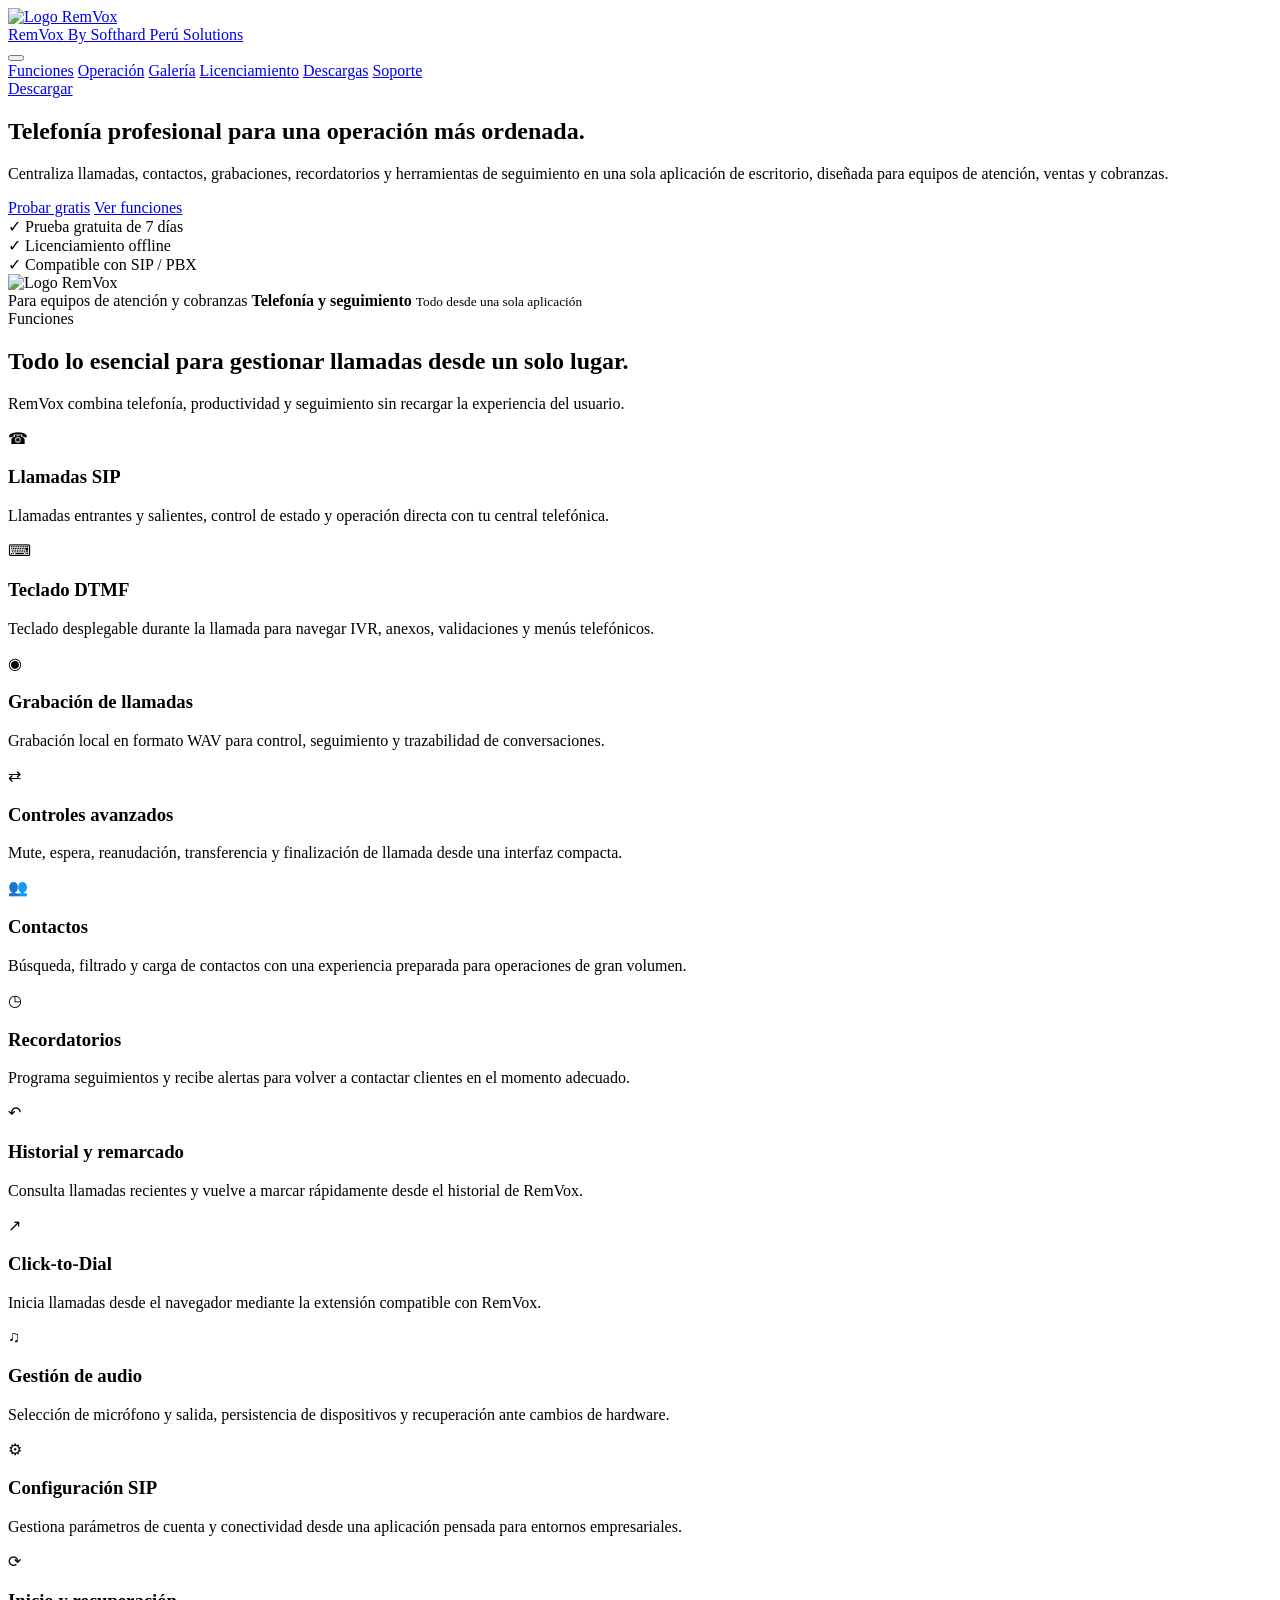
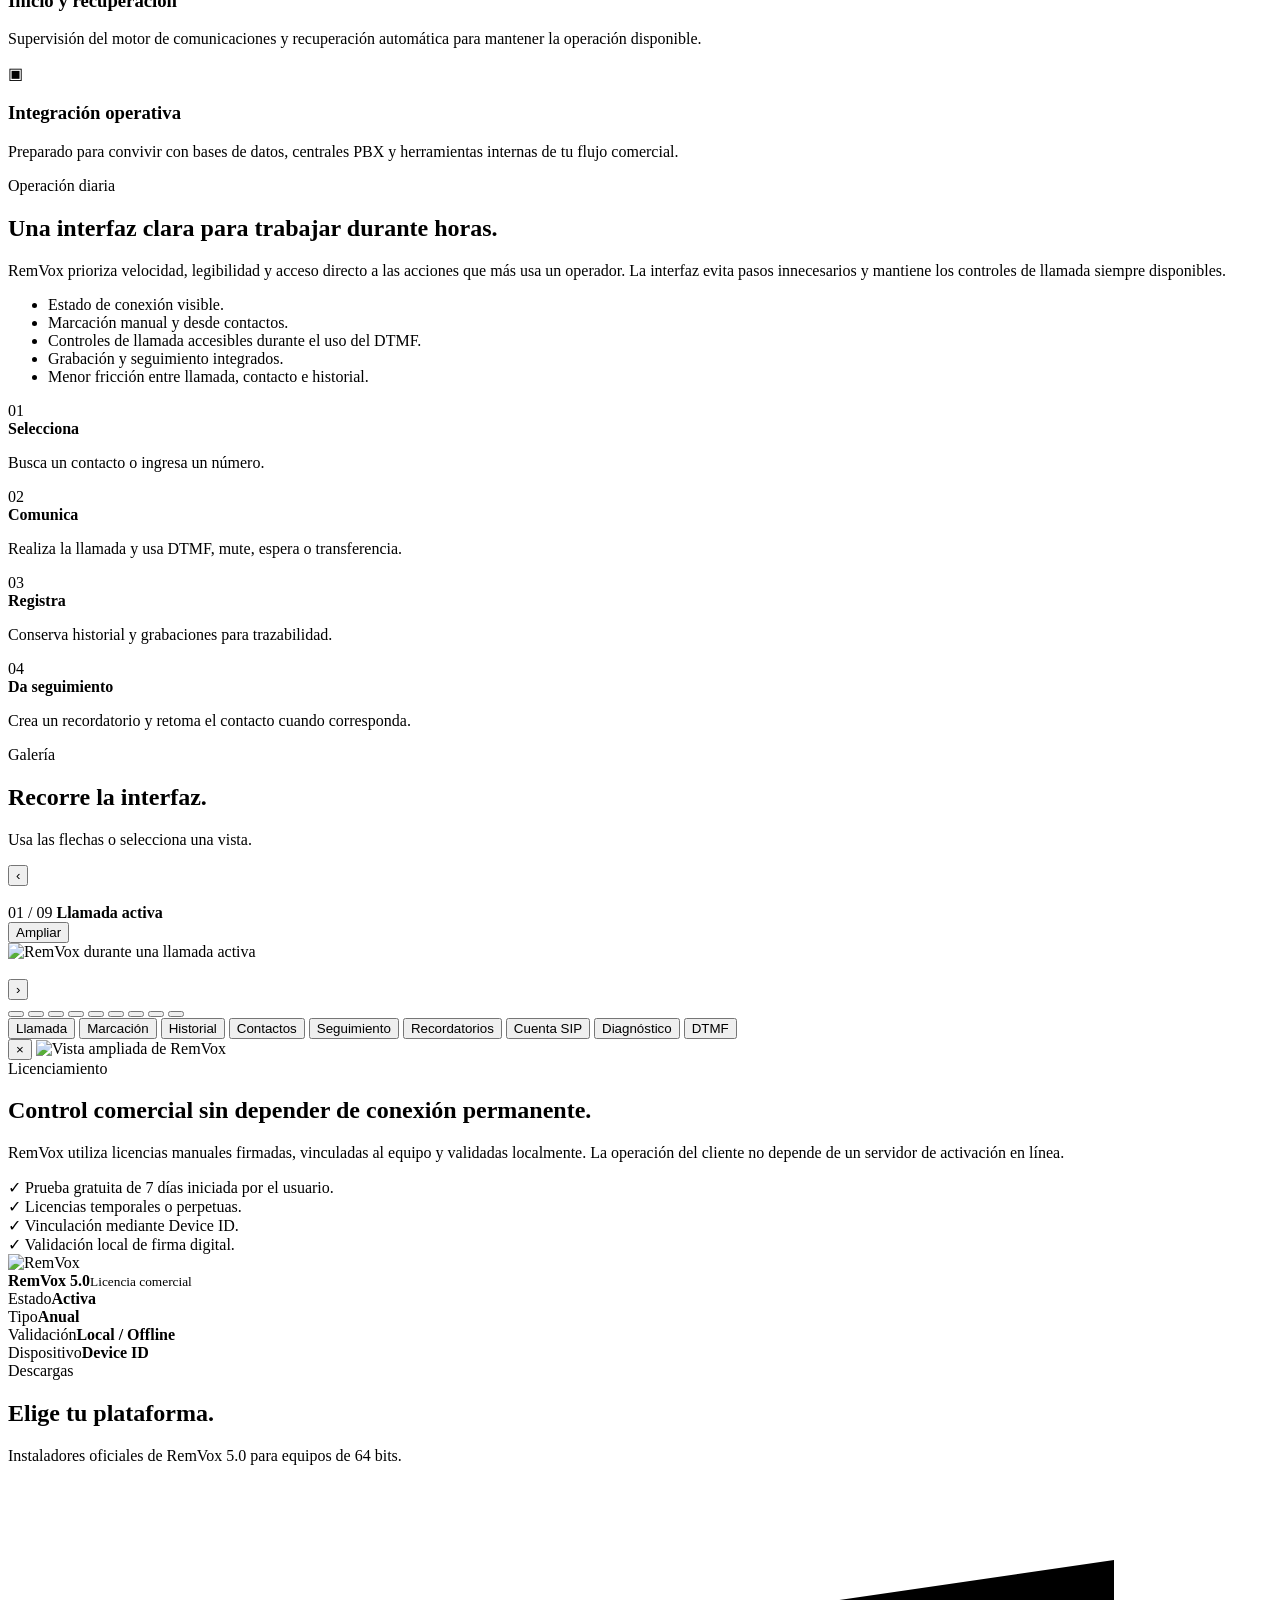
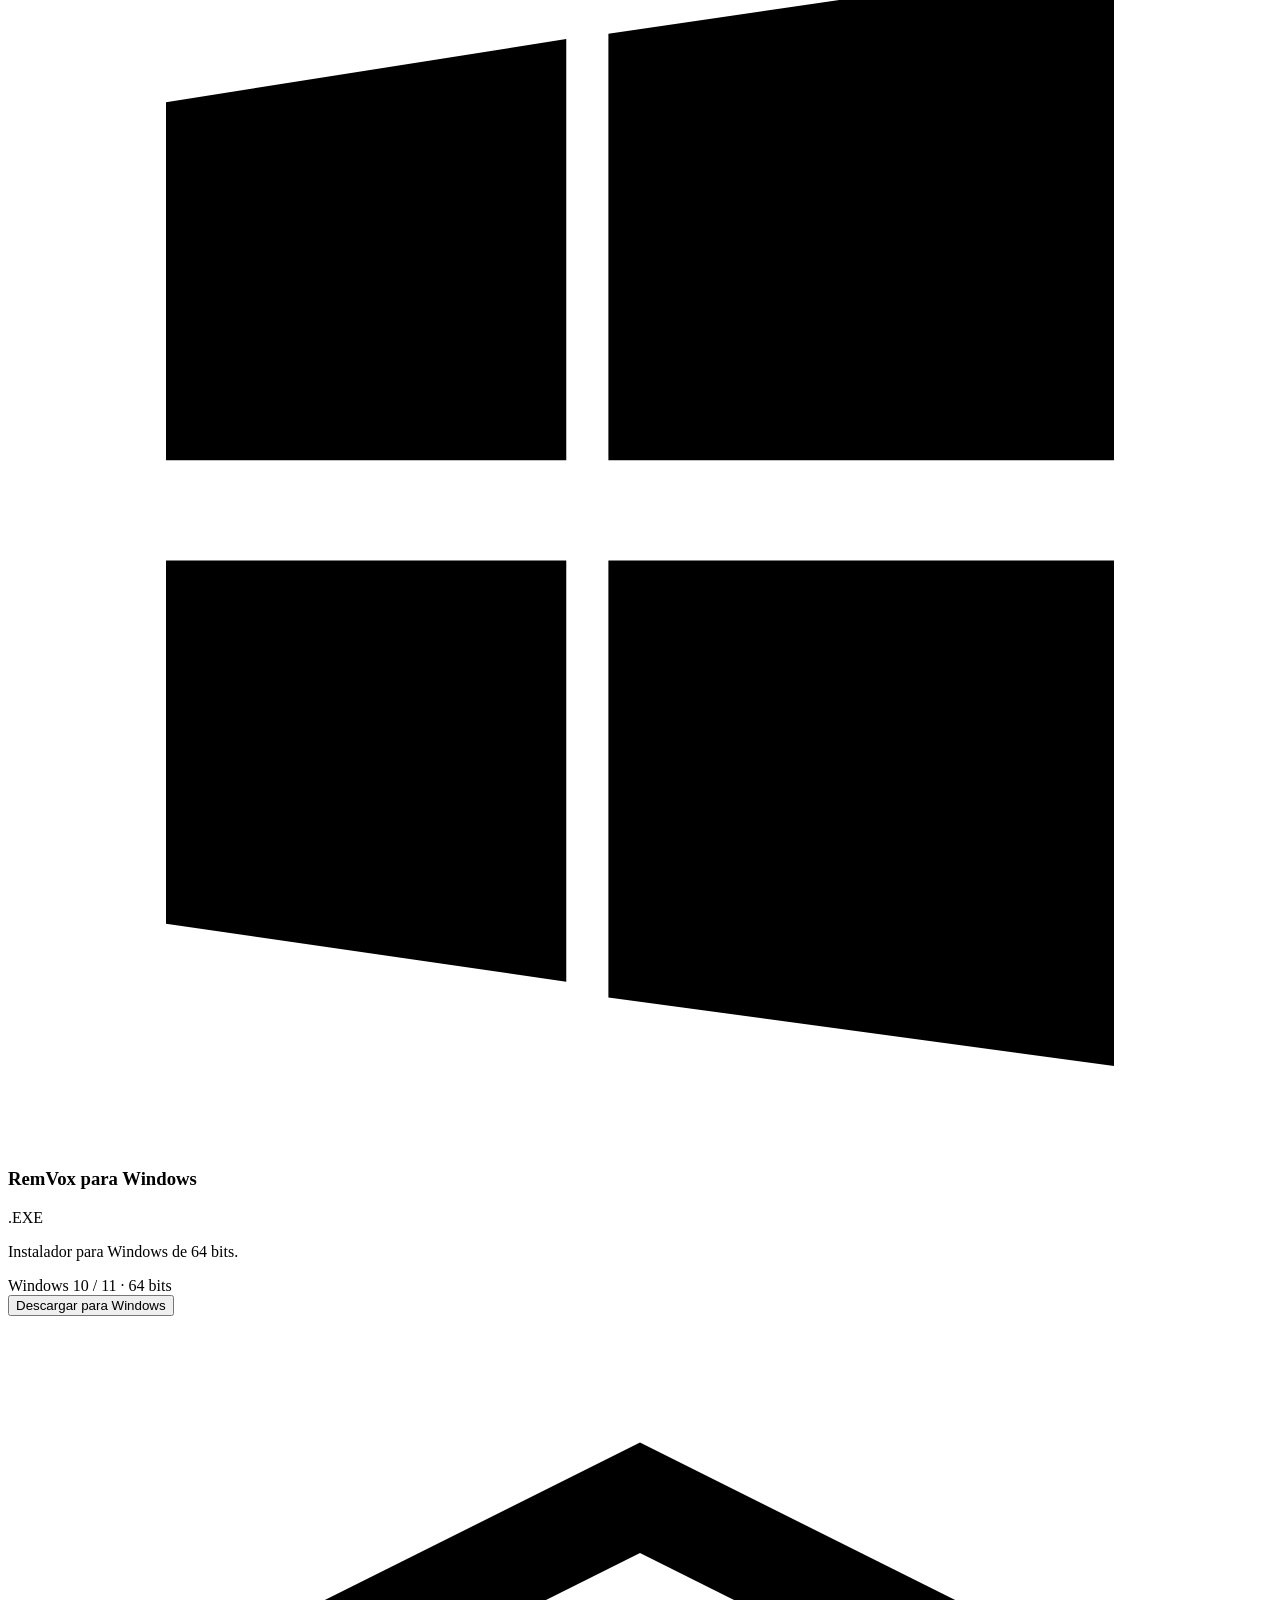
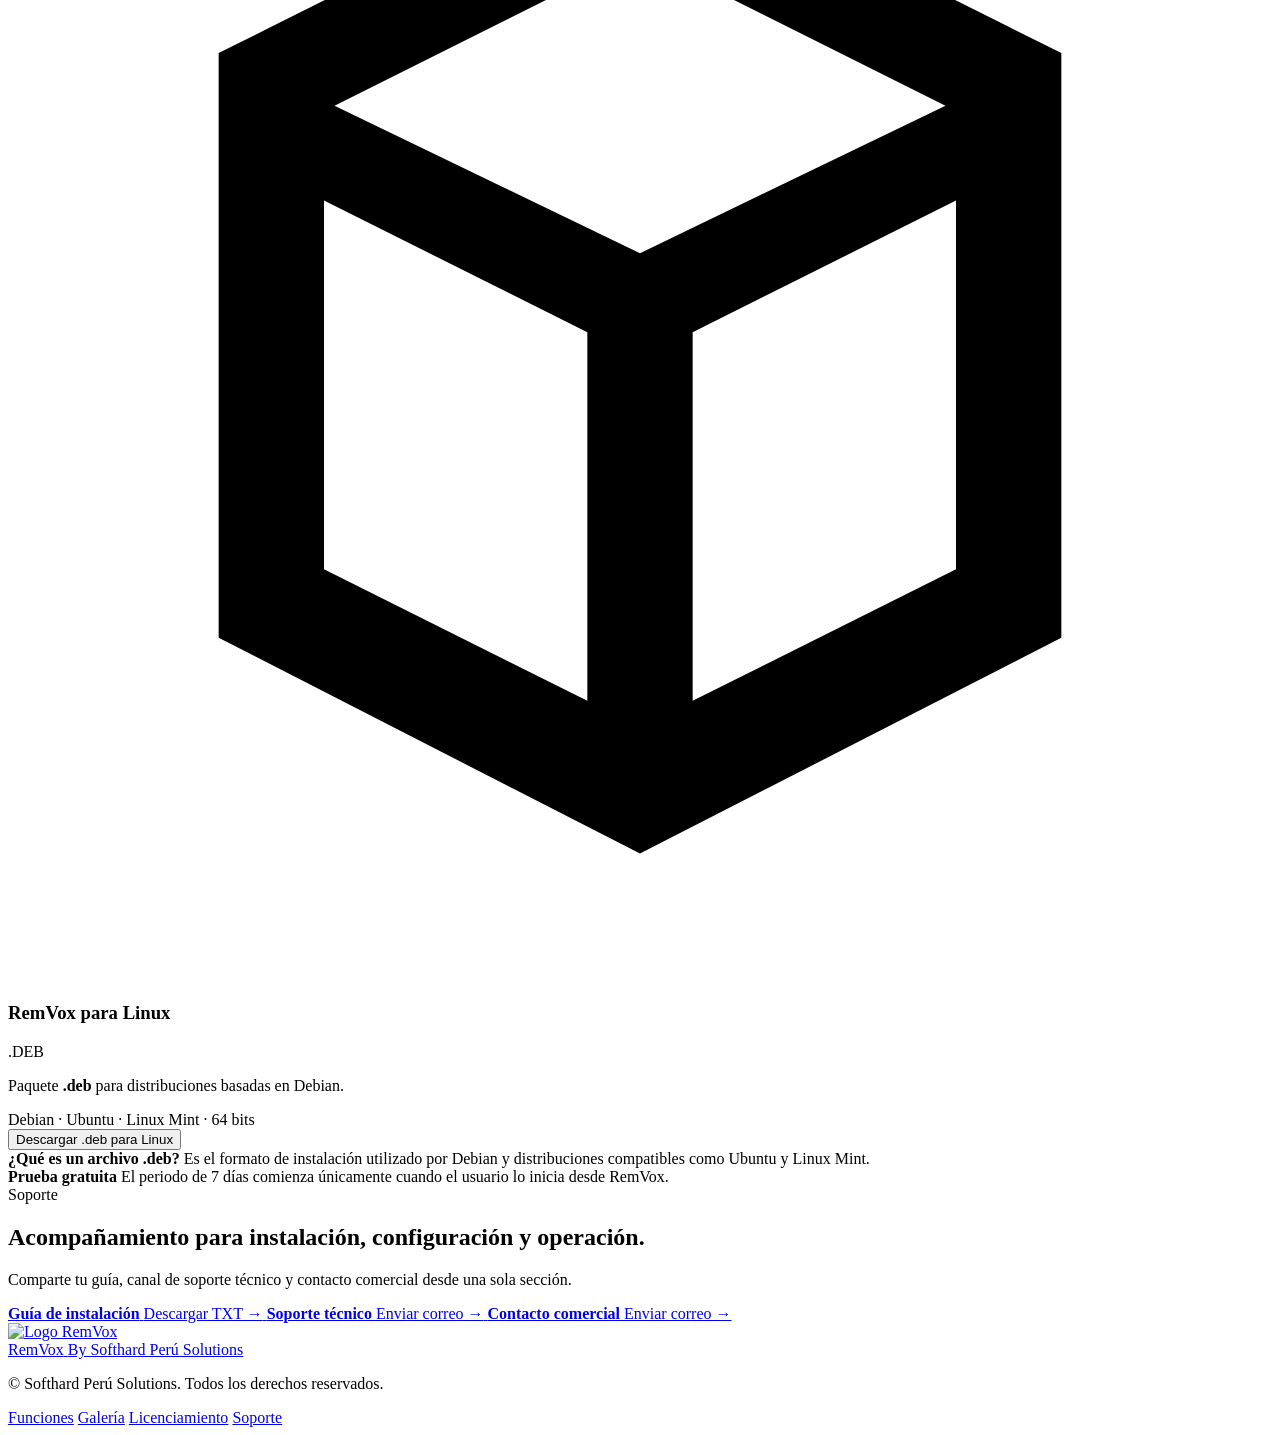
==== index.html @ 41dee447 "Add files via upload" ====
<!DOCTYPE html>
<html lang="es">
<head>
  <meta charset="UTF-8">
  <meta name="viewport" content="width=device-width, initial-scale=1.0">
  <meta name="description" content="RemVox: softphone profesional para llamadas SIP, contactos, grabaciones, recordatorios, historial, click-to-dial y gestión de audio en Windows y Linux.">
  <meta name="theme-color" content="#0f2742">
  <title>RemVox | Telefonía profesional para tu operación</title>
  <link rel="icon" href="assets/remvox-logo.png">
  <link rel="stylesheet" href="css/styles.css">
</head>

<body>
  <header class="site-header" id="inicio">
    <div class="container nav-wrap">
      <a class="brand" href="#inicio" aria-label="RemVox, inicio">
        <img src="assets/remvox-logo.png" alt="Logo RemVox" class="brand-logo">
        <div>
          <span class="brand-name">RemVox</span>
          <span class="brand-by">By Softhard Perú Solutions</span>
        </div>
      </a>

      <button class="menu-toggle" id="menuToggle" type="button" aria-label="Abrir menú" aria-expanded="false">
        <span></span><span></span><span></span>
      </button>

      <nav class="main-nav" id="mainNav" aria-label="Navegación principal">
        <a href="#funciones">Funciones</a>
        <a href="#operacion">Operación</a>
        <a href="#galeria">Galería</a>
        <a href="#licenciamiento">Licenciamiento</a>
        <a href="#descargas">Descargas</a>
        <a href="#soporte">Soporte</a>
      </nav>

      <a class="btn btn-primary nav-cta" href="#descargas">Descargar</a>
    </div>
  </header>

  <main>
    <!-- HERO -->
    <section class="hero">
      <div class="container hero-grid">
        <div class="hero-copy">
<h1>Telefonía profesional para una operación más ordenada.</h1>
          <p class="hero-lead">
            Centraliza llamadas, contactos, grabaciones, recordatorios y herramientas de seguimiento
            en una sola aplicación de escritorio, diseñada para equipos de atención, ventas y cobranzas.
          </p>

          <div class="hero-actions">
            <a class="btn btn-primary btn-lg" href="#descargas">Probar gratis</a>
            <a class="btn btn-secondary btn-lg" href="#funciones">Ver funciones</a>
          </div>

          <div class="hero-meta">
            <div class="meta-item">
              <span class="meta-icon">✓</span>
              <span>Prueba gratuita de 7 días</span>
            </div>
            <div class="meta-item">
              <span class="meta-icon">✓</span>
              <span>Licenciamiento offline</span>
            </div>
            <div class="meta-item">
              <span class="meta-icon">✓</span>
              <span>Compatible con SIP / PBX</span>
            </div>
          </div>
        </div>

        <div class="hero-brand-visual" aria-label="Resumen del producto">
          <div class="hero-brand-orbit"></div>
          <div class="hero-brand-card">
            <img src="assets/remvox-logo.png" alt="Logo RemVox" class="hero-brand-logo">
            <div class="hero-brand-copy">
              <span>Para equipos de atención y cobranzas</span>
              <strong>Telefonía y seguimiento</strong>
              <small>Todo desde una sola aplicación</small>
            </div>
          </div>
        </div>
      </div>
    </section>
<!-- FUNCIONES -->
    <section class="section" id="funciones">
      <div class="container">
        <div class="section-heading">
          <span class="section-kicker">Funciones</span>
          <h2>Todo lo esencial para gestionar llamadas desde un solo lugar.</h2>
          <p>
            RemVox combina telefonía, productividad y seguimiento sin recargar la experiencia del usuario.
          </p>
        </div>

        <div class="feature-grid">
          <article class="feature-card">
            <div class="feature-icon">☎</div>
            <h3>Llamadas SIP</h3>
            <p>Llamadas entrantes y salientes, control de estado y operación directa con tu central telefónica.</p>
          </article>

          <article class="feature-card">
            <div class="feature-icon">⌨</div>
            <h3>Teclado DTMF</h3>
            <p>Teclado desplegable durante la llamada para navegar IVR, anexos, validaciones y menús telefónicos.</p>
          </article>

          <article class="feature-card">
            <div class="feature-icon">◉</div>
            <h3>Grabación de llamadas</h3>
            <p>Grabación local en formato WAV para control, seguimiento y trazabilidad de conversaciones.</p>
          </article>

          <article class="feature-card">
            <div class="feature-icon">⇄</div>
            <h3>Controles avanzados</h3>
            <p>Mute, espera, reanudación, transferencia y finalización de llamada desde una interfaz compacta.</p>
          </article>

          <article class="feature-card">
            <div class="feature-icon">👥</div>
            <h3>Contactos</h3>
            <p>Búsqueda, filtrado y carga de contactos con una experiencia preparada para operaciones de gran volumen.</p>
          </article>

          <article class="feature-card">
            <div class="feature-icon">◷</div>
            <h3>Recordatorios</h3>
            <p>Programa seguimientos y recibe alertas para volver a contactar clientes en el momento adecuado.</p>
          </article>

          <article class="feature-card">
            <div class="feature-icon">↶</div>
            <h3>Historial y remarcado</h3>
            <p>Consulta llamadas recientes y vuelve a marcar rápidamente desde el historial de RemVox.</p>
          </article>

          <article class="feature-card">
            <div class="feature-icon">↗</div>
            <h3>Click-to-Dial</h3>
            <p>Inicia llamadas desde el navegador mediante la extensión compatible con RemVox.</p>
          </article>

          <article class="feature-card">
            <div class="feature-icon">♫</div>
            <h3>Gestión de audio</h3>
            <p>Selección de micrófono y salida, persistencia de dispositivos y recuperación ante cambios de hardware.</p>
          </article>

          <article class="feature-card">
            <div class="feature-icon">⚙</div>
            <h3>Configuración SIP</h3>
            <p>Gestiona parámetros de cuenta y conectividad desde una aplicación pensada para entornos empresariales.</p>
          </article>

          <article class="feature-card">
            <div class="feature-icon">⟳</div>
            <h3>Inicio y recuperación</h3>
            <p>Supervisión del motor de comunicaciones y recuperación automática para mantener la operación disponible.</p>
          </article>

          <article class="feature-card">
            <div class="feature-icon">▣</div>
            <h3>Integración operativa</h3>
            <p>Preparado para convivir con bases de datos, centrales PBX y herramientas internas de tu flujo comercial.</p>
          </article>
        </div>
      </div>
    </section>

    <!-- OPERACIÓN -->
    <section class="section section-soft" id="operacion">
      <div class="container split-layout">
        <div class="content-panel">
          <span class="section-kicker">Operación diaria</span>
          <h2>Una interfaz clara para trabajar durante horas.</h2>
          <p>
            RemVox prioriza velocidad, legibilidad y acceso directo a las acciones que más usa un operador.
            La interfaz evita pasos innecesarios y mantiene los controles de llamada siempre disponibles.
          </p>

          <ul class="check-list">
            <li>Estado de conexión visible.</li>
            <li>Marcación manual y desde contactos.</li>
            <li>Controles de llamada accesibles durante el uso del DTMF.</li>
            <li>Grabación y seguimiento integrados.</li>
            <li>Menor fricción entre llamada, contacto e historial.</li>
          </ul>
        </div>

        <div class="workflow-card">
          <div class="workflow-step">
            <span>01</span>
            <div><strong>Selecciona</strong><p>Busca un contacto o ingresa un número.</p></div>
          </div>
          <div class="workflow-line"></div>
          <div class="workflow-step">
            <span>02</span>
            <div><strong>Comunica</strong><p>Realiza la llamada y usa DTMF, mute, espera o transferencia.</p></div>
          </div>
          <div class="workflow-line"></div>
          <div class="workflow-step">
            <span>03</span>
            <div><strong>Registra</strong><p>Conserva historial y grabaciones para trazabilidad.</p></div>
          </div>
          <div class="workflow-line"></div>
          <div class="workflow-step">
            <span>04</span>
            <div><strong>Da seguimiento</strong><p>Crea un recordatorio y retoma el contacto cuando corresponda.</p></div>
          </div>
        </div>
      </div>
    </section>






    <!-- GALERÍA COMPACTA -->
    <section class="section compact-carousel-section" id="galeria">
      <div class="container">
        <div class="compact-carousel-heading">
          <span class="section-kicker">Galería</span>
          <h2>Recorre la interfaz.</h2>
          <p>Usa las flechas o selecciona una vista.</p>
        </div>

        <div class="compact-carousel">
          <button class="carousel-arrow carousel-arrow-left" id="compactPrev" type="button" aria-label="Vista anterior">‹</button>

          <div class="carousel-stage">
            <div class="carousel-side carousel-side-left" id="carouselPrevCard">
              <img src="assets/interfaz-marcador-base.png" alt="">
            </div>

            <div class="carousel-center-card">
              <div class="carousel-card-top">
                <div>
                  <span id="compactCarouselCounter">01 / 09</span>
                  <strong id="compactCarouselTitle">Llamada activa</strong>
                </div>
                <button class="carousel-zoom" id="compactZoom" type="button">Ampliar</button>
              </div>
              <div class="carousel-center-image-wrap">
                <img
                  id="compactCarouselImage"
                  src="assets/interfaz-llamada-activa.png"
                  alt="RemVox durante una llamada activa"
                  class="carousel-center-image"
                >
              </div>
            </div>

            <div class="carousel-side carousel-side-right" id="carouselNextCard">
              <img src="assets/interfaz-historial.png" alt="">
            </div>
          </div>

          <button class="carousel-arrow carousel-arrow-right" id="compactNext" type="button" aria-label="Vista siguiente">›</button>
        </div>

        <div class="carousel-dots" id="compactCarouselDots">
          <button class="carousel-dot active" data-index="0" type="button" aria-label="Llamada activa"></button>
          <button class="carousel-dot" data-index="1" type="button" aria-label="Marcación"></button>
          <button class="carousel-dot" data-index="2" type="button" aria-label="Historial"></button>
          <button class="carousel-dot" data-index="3" type="button" aria-label="Contactos"></button>
          <button class="carousel-dot" data-index="4" type="button" aria-label="Seguimiento"></button>
          <button class="carousel-dot" data-index="5" type="button" aria-label="Recordatorios"></button>
          <button class="carousel-dot" data-index="6" type="button" aria-label="Cuenta SIP"></button>
          <button class="carousel-dot" data-index="7" type="button" aria-label="Diagnóstico"></button>
          <button class="carousel-dot" data-index="8" type="button" aria-label="DTMF"></button>
        </div>

        <div class="carousel-labels" id="compactCarouselLabels">
          <button class="carousel-label active" data-index="0" type="button">Llamada</button>
          <button class="carousel-label" data-index="1" type="button">Marcación</button>
          <button class="carousel-label" data-index="2" type="button">Historial</button>
          <button class="carousel-label" data-index="3" type="button">Contactos</button>
          <button class="carousel-label" data-index="4" type="button">Seguimiento</button>
          <button class="carousel-label" data-index="5" type="button">Recordatorios</button>
          <button class="carousel-label" data-index="6" type="button">Cuenta SIP</button>
          <button class="carousel-label" data-index="7" type="button">Diagnóstico</button>
          <button class="carousel-label" data-index="8" type="button">DTMF</button>
        </div>
      </div>
    </section>

    <div class="image-modal" id="imageModal" aria-hidden="true">
      <div class="image-modal-backdrop" id="imageModalBackdrop"></div>
      <div class="image-modal-dialog" role="dialog" aria-modal="true" aria-label="Vista ampliada de RemVox">
        <button class="image-modal-close" id="closeImageModal" type="button" aria-label="Cerrar imagen">×</button>
        <img id="modalImage" src="assets/interfaz-llamada-activa.png" alt="Vista ampliada de RemVox">
      </div>
    </div>
<!-- LICENCIAMIENTO -->
    <section class="section license-section" id="licenciamiento">
      <div class="container license-grid">
        <div>
          <span class="section-kicker light">Licenciamiento</span>
          <h2>Control comercial sin depender de conexión permanente.</h2>
          <p>
            RemVox utiliza licencias manuales firmadas, vinculadas al equipo y validadas localmente.
            La operación del cliente no depende de un servidor de activación en línea.
          </p>

          <div class="license-points">
            <div><span>✓</span> Prueba gratuita de 7 días iniciada por el usuario.</div>
            <div><span>✓</span> Licencias temporales o perpetuas.</div>
            <div><span>✓</span> Vinculación mediante Device ID.</div>
            <div><span>✓</span> Validación local de firma digital.</div>
          </div>
        </div>

        <div class="license-card">
          <div class="license-card-head">
            <img src="assets/remvox-logo.png" alt="RemVox">
            <div><strong>RemVox 5.0</strong><small>Licencia comercial</small></div>
          </div>
          <div class="license-row"><span>Estado</span><strong class="status-ok">Activa</strong></div>
          <div class="license-row"><span>Tipo</span><strong>Anual</strong></div>
          <div class="license-row"><span>Validación</span><strong>Local / Offline</strong></div>
          <div class="license-row"><span>Dispositivo</span><strong>Device ID</strong></div>
        </div>
      </div>
    </section>

    
    <!-- DESCARGAS -->
    <section class="section" id="descargas">
      <div class="container">
        <div class="section-heading compact">
          <span class="section-kicker">Descargas</span>
          <h2>Elige tu plataforma.</h2>
          <p>Instaladores oficiales de RemVox 5.0 para equipos de 64 bits.</p>
        </div>

        <div class="download-grid">
          <article class="download-card">
            <div class="download-os windows-mark" aria-hidden="true">
              <svg class="os-brand-icon" viewBox="0 0 24 24" role="img" aria-hidden="true">
                <path d="M3 4.2 10.6 3v8H3V4.2Zm8.4-1.3L21 1.5v9.5h-9.6V2.9ZM3 12.9h7.6v8L3 19.8v-6.9Zm8.4 0H21v9.6l-9.6-1.3v-8.3Z" fill="currentColor"/>
              </svg>
            </div>
            <div class="download-copy">
              <div class="download-heading">
                <h3>RemVox para Windows</h3>
                <span class="file-badge">.EXE</span>
              </div>
              <p>Instalador para Windows de 64 bits.</p>
              <div class="download-detail">Windows 10 / 11 · 64 bits</div>
              <button class="btn btn-primary js-download" data-platform="windows" type="button">
                Descargar para Windows
              </button>
            </div>
          </article>

          <article class="download-card">
            <div class="download-os linux-mark package-mark" aria-hidden="true">
              <svg class="os-brand-icon" viewBox="0 0 24 24" role="img" aria-hidden="true">
                <path d="M12 2.4 20 6.4v11.1L12 21.6 4 17.5V6.4l8-4Zm0 2.1L6.2 7.4 12 10.2l5.8-2.8L12 4.5Zm-6 4.7v7l5 2.5v-7L6 9.2Zm7 9.5 5-2.5v-7l-5 2.5v7Z" fill="currentColor"/>
              </svg>
            </div>
            <div class="download-copy">
              <div class="download-heading">
                <h3>RemVox para Linux</h3>
                <span class="file-badge">.DEB</span>
              </div>
              <p>Paquete <strong>.deb</strong> para distribuciones basadas en Debian.</p>
              <div class="download-detail">Debian · Ubuntu · Linux Mint · 64 bits</div>
              <button class="btn btn-secondary js-download" data-platform="linux" type="button">
                Descargar .deb para Linux
              </button>
            </div>
          </article>
        </div>

        <div class="download-help">
          <div>
            <strong>¿Qué es un archivo .deb?</strong>
            <span>Es el formato de instalación utilizado por Debian y distribuciones compatibles como Ubuntu y Linux Mint.</span>
          </div>
          <div>
            <strong>Prueba gratuita</strong>
            <span>El periodo de 7 días comienza únicamente cuando el usuario lo inicia desde RemVox.</span>
          </div>
        </div>
      </div>
    </section>
<!-- SOPORTE -->
    <section class="section section-soft" id="soporte">
      <div class="container support-grid">
        <div>
          <span class="section-kicker">Soporte</span>
          <h2>Acompañamiento para instalación, configuración y operación.</h2>
          <p>
            Comparte tu guía, canal de soporte técnico y contacto comercial desde una sola sección.
          </p>
        </div>

        <div class="support-actions">
          <a class="support-link js-guide-download" href="#" data-config-link="guide">
            <strong>Guía de instalación</strong>
            <span>Descargar TXT →</span>
          </a>
          <a class="support-link" href="mailto:softhardsolutionsperu@gmail.com?subject=Soporte%20t%C3%A9cnico%20RemVox">
            <strong>Soporte técnico</strong>
            <span>Enviar correo →</span>
          </a>
          <a class="support-link" href="mailto:softhardsolutionsperu@gmail.com?subject=Informaci%C3%B3n%20comercial%20RemVox">
            <strong>Contacto comercial</strong>
            <span>Enviar correo →</span>
          </a>
        </div>
      </div>
    </section>

</main>

  <footer class="site-footer">
    <div class="container footer-grid">
      <a class="brand footer-brand" href="#inicio">
        <img src="assets/remvox-logo.png" alt="Logo RemVox" class="brand-logo">
        <div>
          <span class="brand-name">RemVox</span>
          <span class="brand-by">By Softhard Perú Solutions</span>
        </div>
      </a>

      <div class="footer-center">
        <p>© <span id="year"></span> Softhard Perú Solutions. Todos los derechos reservados.</p>
</div>

      <div class="footer-links">
        <a href="#funciones">Funciones</a>
        <a href="#galeria">Galería</a>
        <a href="#licenciamiento">Licenciamiento</a>
        <a href="#soporte">Soporte</a>
      </div>
    </div>
  </footer>

  <div class="toast" id="toast" role="status" aria-live="polite"></div>

  <script src="js/config.js"></script>
  <script src="js/main.js"></script>
</body>
</html>
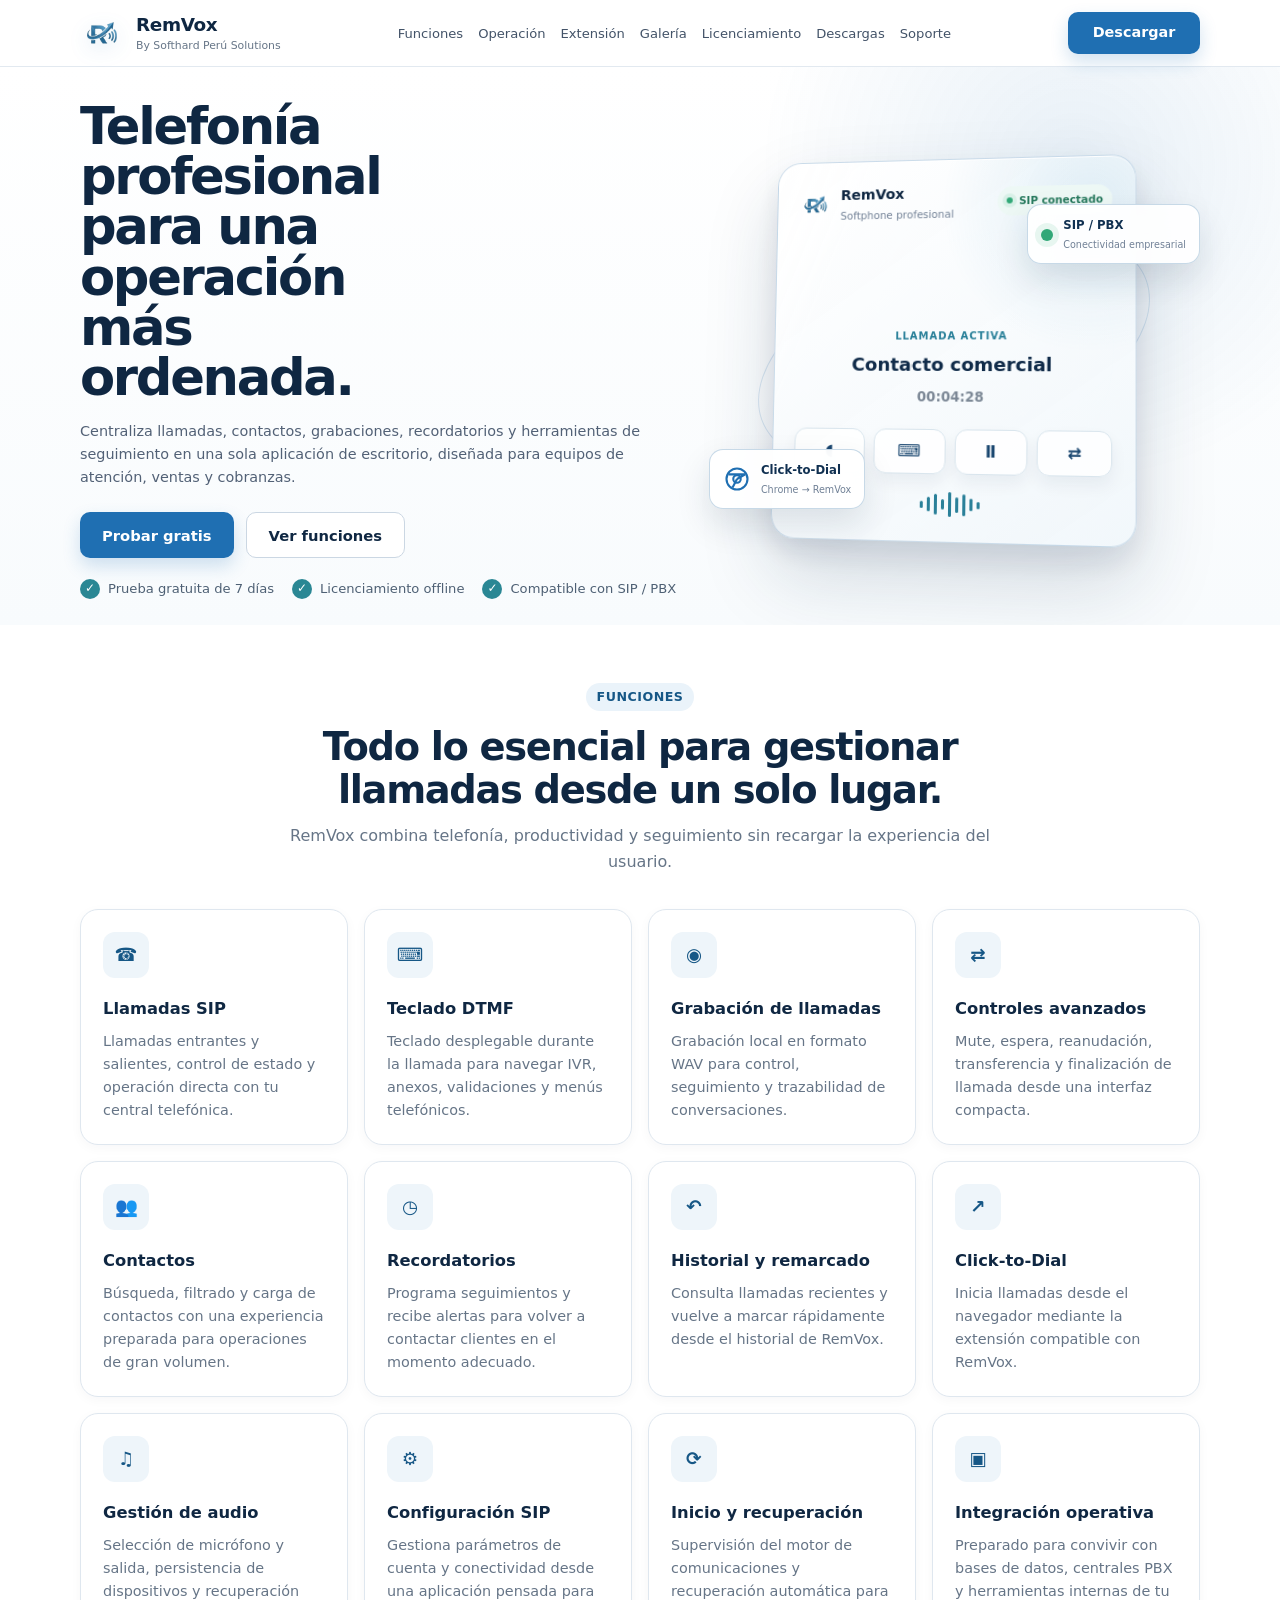
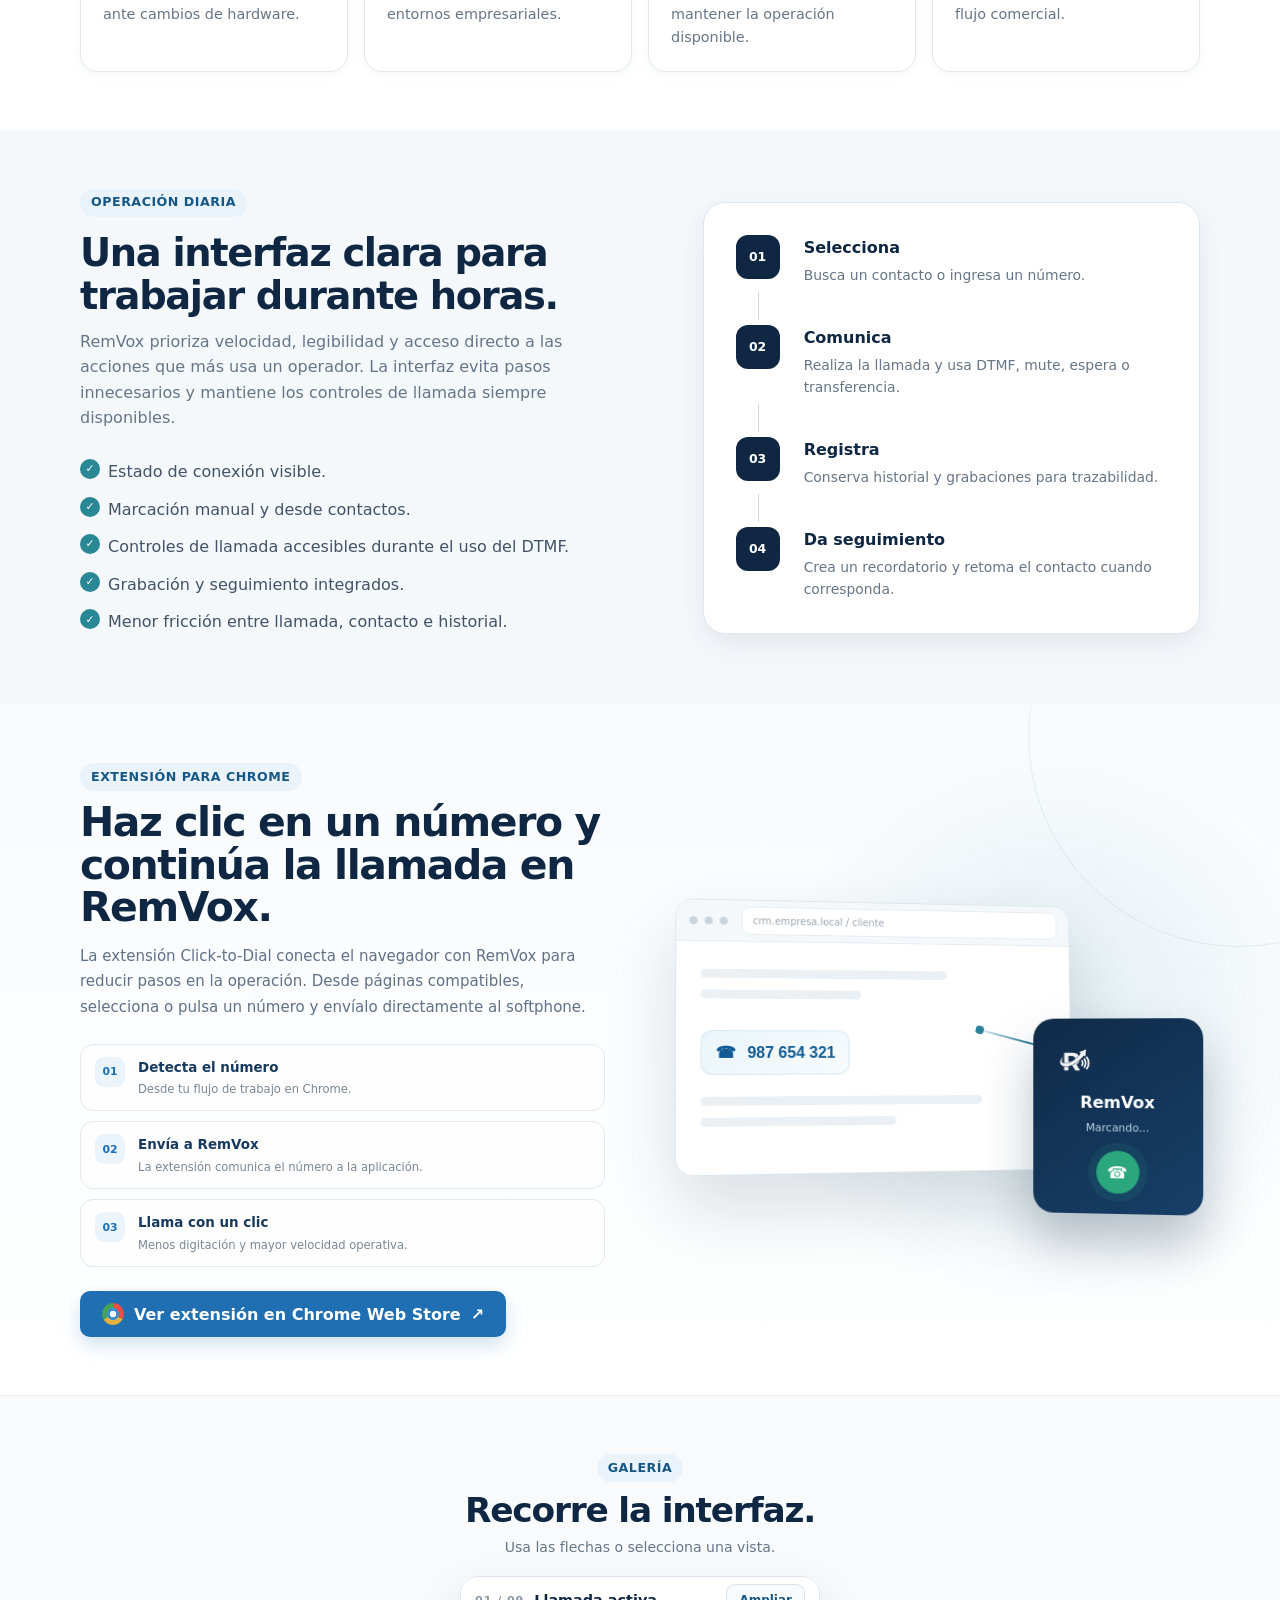
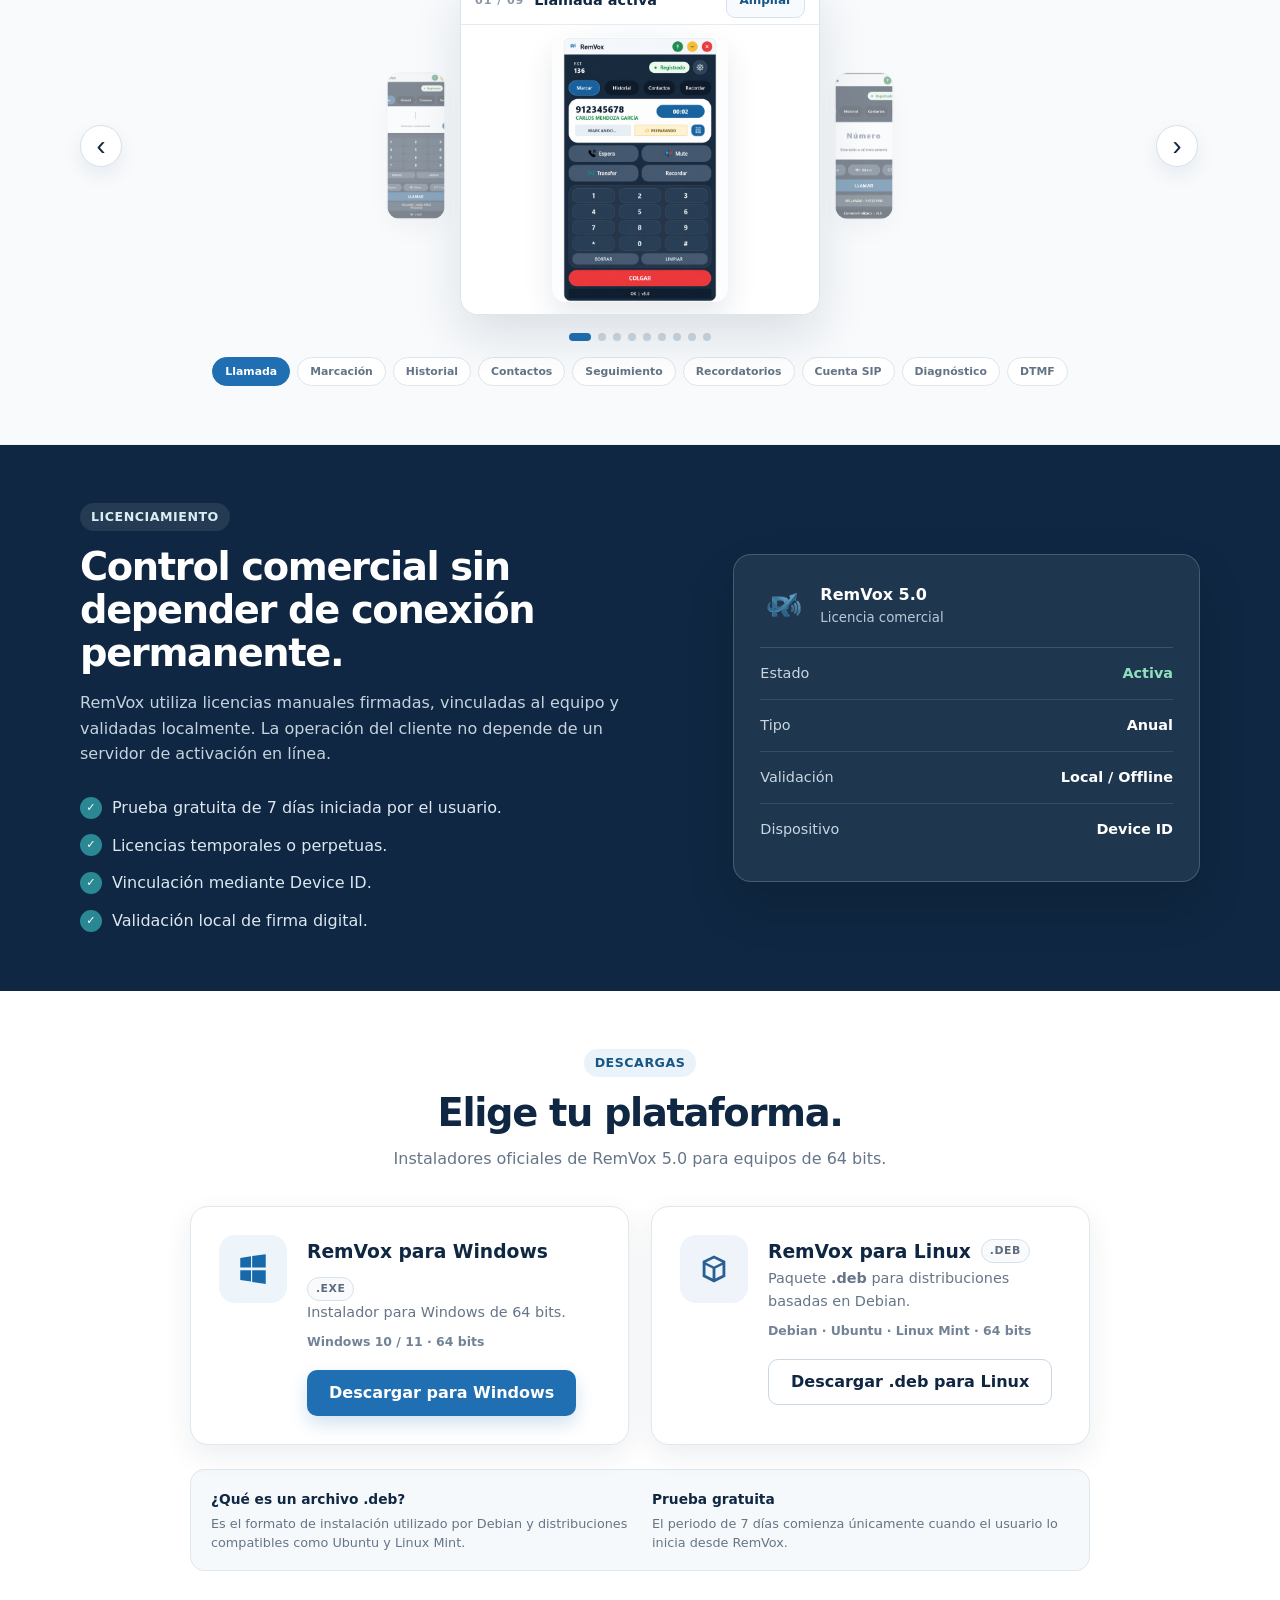
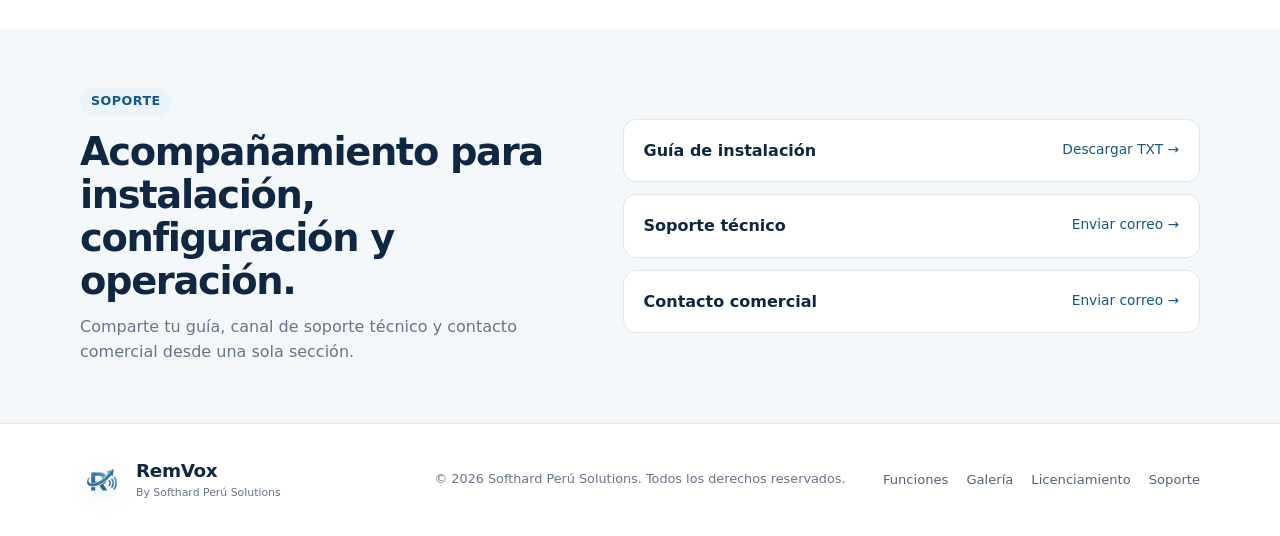
==== commit f41a4381: "Update index.html" ====
--- a/index.html
+++ b/index.html
@@ -8,6 +8,407 @@
   <title>RemVox | Telefonía profesional para tu operación</title>
   <link rel="icon" href="assets/remvox-logo.png">
   <link rel="stylesheet" href="css/styles.css">
+
+  <style>
+    /* =========================================================
+       REMVOX — HERO TECNOLÓGICO + EXTENSIÓN CLICK-TO-DIAL
+       Este bloque vive en index.html para no tocar styles.css.
+       ========================================================= */
+
+    .hero-tech-visual{
+      position:relative;
+      min-height:430px;
+      display:grid;
+      place-items:center;
+      perspective:1100px;
+      isolation:isolate;
+    }
+
+    .tech-orbit{
+      position:absolute;
+      border:1px solid rgba(31,111,178,.16);
+      border-radius:50%;
+      pointer-events:none;
+    }
+    .tech-orbit-a{
+      width:320px;height:320px;
+      animation:orbitFloat 7s ease-in-out infinite;
+    }
+    .tech-orbit-b{
+      width:410px;height:210px;
+      transform:rotate(-20deg);
+      animation:orbitFloatB 9s ease-in-out infinite;
+    }
+    .tech-pulse{
+      position:absolute;
+      width:10px;height:10px;
+      border-radius:50%;
+      background:#1f6fb2;
+      box-shadow:0 0 0 0 rgba(31,111,178,.28);
+      animation:pulseTech 2.4s infinite;
+    }
+    .tech-pulse-a{top:21%;right:18%}
+    .tech-pulse-b{bottom:18%;left:17%;animation-delay:1.1s}
+
+    .softphone-3d-card{
+      position:relative;
+      z-index:4;
+      width:min(360px,82vw);
+      padding:22px;
+      border:1px solid rgba(164,192,216,.54);
+      border-radius:24px;
+      background:
+        radial-gradient(circle at 88% 12%,rgba(53,144,194,.13),transparent 32%),
+        linear-gradient(145deg,rgba(255,255,255,.98),rgba(241,247,251,.96));
+      box-shadow:
+        0 35px 75px rgba(18,49,78,.17),
+        0 14px 28px rgba(18,49,78,.09),
+        inset 0 1px 0 rgba(255,255,255,.9);
+      transform:rotateY(-9deg) rotateX(4deg) translateZ(20px);
+      transform-style:preserve-3d;
+      animation:softphoneFloat 5.6s ease-in-out infinite;
+      overflow:hidden;
+    }
+    .softphone-3d-card::before{
+      content:"";
+      position:absolute;
+      inset:-50% auto auto -35%;
+      width:110px;height:250%;
+      background:linear-gradient(90deg,transparent,rgba(255,255,255,.62),transparent);
+      transform:rotate(22deg);
+      animation:cardShine 7s ease-in-out infinite;
+      pointer-events:none;
+    }
+    .softphone-3d-top{
+      position:relative;
+      z-index:2;
+      display:flex;
+      align-items:center;
+      justify-content:space-between;
+      gap:12px;
+    }
+    .softphone-brand-mini{display:flex;align-items:center;gap:9px}
+    .softphone-brand-mini img{width:34px;height:34px;object-fit:contain}
+    .softphone-brand-mini strong{display:block;color:#0f2742;font-size:.9rem}
+    .softphone-brand-mini span{display:block;color:#718095;font-size:.66rem;margin-top:1px}
+    .softphone-status{
+      display:inline-flex;align-items:center;gap:6px;
+      padding:6px 9px;border-radius:999px;
+      background:#edf8f5;color:#26795d;
+      font-size:.64rem;font-weight:800;
+      white-space:nowrap;
+    }
+    .softphone-status i{
+      width:6px;height:6px;border-radius:50%;background:#31a877;
+      box-shadow:0 0 0 4px rgba(49,168,119,.11)
+    }
+
+    .softphone-call-zone{
+      position:relative;
+      z-index:2;
+      margin:27px 0 20px;
+      text-align:center;
+    }
+    .call-avatar{
+      width:66px;height:66px;margin:0 auto 12px;
+      display:grid;place-items:center;
+      border-radius:20px;
+      background:linear-gradient(145deg,#0f2742,#1f6fb2);
+      color:white;font-weight:900;
+      box-shadow:0 16px 28px rgba(31,111,178,.22);
+      transform:translateZ(34px);
+    }
+    .call-eyebrow{
+      display:block;color:#2a8099;
+      font-size:.63rem;font-weight:900;
+      text-transform:uppercase;letter-spacing:.09em;
+    }
+    .softphone-call-zone strong{
+      display:block;color:#102b49;font-size:1.15rem;margin:5px 0 3px;
+    }
+    .softphone-call-zone small{color:#7b8795;font-weight:700}
+
+    .softphone-actions{
+      position:relative;z-index:2;
+      display:grid;grid-template-columns:repeat(4,1fr);gap:9px;
+    }
+    .softphone-actions span{
+      height:44px;display:grid;place-items:center;
+      border:1px solid #d9e5ed;border-radius:12px;
+      background:rgba(255,255,255,.82);
+      color:#19466f;font-weight:900;
+      box-shadow:0 8px 16px rgba(15,39,66,.06);
+    }
+
+    .softphone-wave{
+      position:relative;z-index:2;
+      height:28px;margin-top:15px;
+      display:flex;align-items:center;justify-content:center;gap:4px;
+    }
+    .softphone-wave i{
+      width:3px;border-radius:999px;background:#2a8099;
+      animation:waveMove 1.15s ease-in-out infinite;
+    }
+    .softphone-wave i:nth-child(1){height:7px}
+    .softphone-wave i:nth-child(2){height:14px;animation-delay:.08s}
+    .softphone-wave i:nth-child(3){height:20px;animation-delay:.16s}
+    .softphone-wave i:nth-child(4){height:10px;animation-delay:.24s}
+    .softphone-wave i:nth-child(5){height:24px;animation-delay:.32s}
+    .softphone-wave i:nth-child(6){height:15px;animation-delay:.40s}
+    .softphone-wave i:nth-child(7){height:21px;animation-delay:.48s}
+    .softphone-wave i:nth-child(8){height:12px;animation-delay:.56s}
+    .softphone-wave i:nth-child(9){height:7px;animation-delay:.64s}
+
+    .floating-tech-chip{
+      position:absolute;z-index:6;
+      display:flex;align-items:center;gap:10px;
+      padding:11px 13px;
+      border:1px solid rgba(181,205,223,.75);
+      border-radius:14px;
+      background:rgba(255,255,255,.92);
+      box-shadow:0 16px 34px rgba(14,43,68,.12);
+      backdrop-filter:blur(12px);
+      animation:chipFloat 5s ease-in-out infinite;
+    }
+    .floating-tech-chip strong{display:block;color:#103051;font-size:.73rem}
+    .floating-tech-chip span{display:block;color:#708096;font-size:.6rem;margin-top:2px}
+    .chip-browser{left:0;bottom:13%}
+    .chip-browser svg{width:28px;height:28px;fill:none;stroke:#1f6fb2;stroke-width:1.8}
+    .chip-sip{right:0;top:16%;animation-delay:1.2s}
+    .chip-dot{
+      width:12px!important;height:12px!important;border-radius:50%;
+      background:#32a878!important;
+      box-shadow:0 0 0 6px rgba(50,168,120,.11);
+      flex:0 0 auto;
+    }
+
+    .extension-section{
+      position:relative;
+      overflow:hidden;
+      background:
+        radial-gradient(circle at 82% 48%,rgba(42,128,153,.12),transparent 26%),
+        linear-gradient(180deg,#f8fbfd 0%,#ffffff 100%);
+    }
+    .extension-section::before{
+      content:"";
+      position:absolute;
+      width:420px;height:420px;
+      right:-170px;top:-180px;
+      border:1px solid rgba(31,111,178,.1);
+      border-radius:50%;
+    }
+    .extension-grid{
+      display:grid;
+      grid-template-columns:1fr 1fr;
+      gap:70px;
+      align-items:center;
+    }
+    .extension-copy h2{
+      max-width:660px;
+      margin:10px 0 14px;
+      color:#0f2742;
+      font-size:clamp(2rem,3.2vw,3.1rem);
+      line-height:1.04;
+      letter-spacing:-.035em;
+    }
+    .extension-copy>p{
+      max-width:650px;color:#607087;line-height:1.7;font-size:.94rem;
+    }
+    .extension-points{
+      display:grid;gap:10px;margin:23px 0 24px;
+    }
+    .extension-points>div{
+      display:flex;align-items:flex-start;gap:13px;
+      padding:12px 14px;
+      border:1px solid #e1eaf1;
+      border-radius:13px;
+      background:rgba(255,255,255,.7);
+    }
+    .extension-points>div>span{
+      width:30px;height:30px;display:grid;place-items:center;
+      border-radius:9px;background:#eaf4fa;
+      color:#1f6fb2;font-size:.68rem;font-weight:900;flex:0 0 auto;
+    }
+    .extension-points p{margin:0}
+    .extension-points strong{display:block;color:#173a5e;font-size:.84rem}
+    .extension-points small{display:block;color:#7a8796;font-size:.72rem;margin-top:2px}
+    .extension-store-btn{display:inline-flex;align-items:center;gap:10px}
+    .chrome-mark{
+      width:22px;height:22px;border-radius:50%;
+      display:inline-block;
+      background:
+        radial-gradient(circle at 50% 50%,#fff 0 21%,#3d8fd1 22% 38%,transparent 39%),
+        conic-gradient(#e45245 0 33%,#e4b341 0 66%,#45a45a 0 100%);
+      box-shadow:inset 0 0 0 1px rgba(0,0,0,.04);
+    }
+
+    .extension-visual{
+      position:relative;
+      min-height:410px;
+      perspective:1200px;
+    }
+    .browser-3d{
+      position:absolute;
+      left:0;top:52px;
+      width:78%;
+      border:1px solid #dbe7ef;
+      border-radius:18px;
+      background:white;
+      box-shadow:0 35px 70px rgba(15,39,66,.14);
+      transform:rotateY(10deg) rotateX(3deg);
+      transform-origin:left center;
+      animation:browserFloat 6s ease-in-out infinite;
+      overflow:hidden;
+    }
+    .browser-bar{
+      height:42px;padding:0 13px;
+      display:flex;align-items:center;gap:7px;
+      background:#f5f8fa;border-bottom:1px solid #e4edf3;
+    }
+    .browser-bar>span{width:8px;height:8px;border-radius:50%;background:#c8d4de}
+    .browser-address{
+      flex:1;margin-left:7px;padding:6px 10px;border-radius:8px;
+      background:#fff;color:#9aa5af;font-size:.62rem;
+      border:1px solid #e6edf2;
+    }
+    .browser-body{padding:28px 24px 32px;min-height:235px}
+    .browser-line{height:9px;border-radius:99px;background:#eaf0f4;margin-bottom:12px}
+    .w70{width:70%}.w45{width:45%}.w80{width:80%}.w55{width:55%}
+    .phone-number-demo{
+      margin:20px 0 22px;
+      border:0;border-radius:12px;
+      background:linear-gradient(135deg,#eaf5fb,#f7fbfd);
+      color:#125a91;font-weight:900;font-size:1rem;
+      padding:13px 15px;box-shadow:inset 0 0 0 1px #d6e8f2;
+    }
+    .phone-number-demo span{margin-right:7px}
+
+    .remvox-mini-device{
+      position:absolute;
+      z-index:5;
+      right:0;bottom:44px;
+      width:165px;
+      padding:20px;
+      border-radius:20px;
+      background:linear-gradient(145deg,#102a47,#173f68);
+      color:white;
+      box-shadow:0 28px 50px rgba(15,39,66,.28);
+      transform:rotateY(-9deg) translateZ(22px);
+      animation:deviceFloat 5.5s ease-in-out infinite;
+      text-align:center;
+    }
+    .remvox-mini-device img{
+      width:42px;height:42px;object-fit:contain;
+      filter:brightness(0) invert(1);opacity:.95
+    }
+    .remvox-mini-device strong{display:block;margin-top:8px}
+    .remvox-mini-device>span{display:block;margin-top:3px;color:#bdd4e7;font-size:.66rem}
+    .mini-call-button{
+      width:42px;height:42px;margin:15px auto 0;
+      display:grid;place-items:center;border-radius:50%;
+      background:#2aa77c;box-shadow:0 0 0 8px rgba(42,167,124,.12);
+      animation:callPulse 2s infinite;
+    }
+
+    .integration-beam{
+      position:absolute;
+      left:57%;top:48%;
+      width:110px;height:2px;
+      background:linear-gradient(90deg,rgba(31,111,178,.06),#2a8099,rgba(31,111,178,.06));
+      transform:rotate(15deg);
+      z-index:3;
+    }
+    .integration-beam i{
+      position:absolute;top:-3px;width:8px;height:8px;border-radius:50%;background:#2a8099;
+      animation:dataTravel 2s linear infinite;
+    }
+    .integration-beam i:nth-child(2){animation-delay:.65s}
+    .integration-beam i:nth-child(3){animation-delay:1.3s}
+
+    @keyframes softphoneFloat{
+      0%,100%{transform:rotateY(-9deg) rotateX(4deg) translateY(0) translateZ(20px)}
+      50%{transform:rotateY(-4deg) rotateX(1deg) translateY(-12px) translateZ(34px)}
+    }
+    @keyframes browserFloat{
+      0%,100%{transform:rotateY(10deg) rotateX(3deg) translateY(0)}
+      50%{transform:rotateY(6deg) rotateX(1deg) translateY(-9px)}
+    }
+    @keyframes deviceFloat{
+      0%,100%{transform:rotateY(-9deg) translateY(0) translateZ(22px)}
+      50%{transform:rotateY(-4deg) translateY(-11px) translateZ(30px)}
+    }
+    @keyframes chipFloat{
+      0%,100%{transform:translateY(0)}
+      50%{transform:translateY(-9px)}
+    }
+    @keyframes orbitFloat{
+      0%,100%{transform:rotate(0deg) scale(1)}
+      50%{transform:rotate(12deg) scale(1.04)}
+    }
+    @keyframes orbitFloatB{
+      0%,100%{transform:rotate(-20deg) scale(1)}
+      50%{transform:rotate(-7deg) scale(1.03)}
+    }
+    @keyframes pulseTech{
+      0%{box-shadow:0 0 0 0 rgba(31,111,178,.28)}
+      70%{box-shadow:0 0 0 20px rgba(31,111,178,0)}
+      100%{box-shadow:0 0 0 0 rgba(31,111,178,0)}
+    }
+    @keyframes waveMove{
+      0%,100%{transform:scaleY(.55);opacity:.65}
+      50%{transform:scaleY(1.25);opacity:1}
+    }
+    @keyframes cardShine{
+      0%,65%{left:-45%;opacity:0}
+      74%{opacity:.65}
+      90%,100%{left:125%;opacity:0}
+    }
+    @keyframes dataTravel{
+      0%{left:0;opacity:0}
+      15%{opacity:1}
+      85%{opacity:1}
+      100%{left:100%;opacity:0}
+    }
+    @keyframes callPulse{
+      0%{box-shadow:0 0 0 0 rgba(42,167,124,.28)}
+      70%{box-shadow:0 0 0 14px rgba(42,167,124,0)}
+      100%{box-shadow:0 0 0 0 rgba(42,167,124,0)}
+    }
+
+    @media (max-width:1100px){
+      .hero-tech-visual{min-height:360px}
+      .chip-browser{left:2%}
+      .chip-sip{right:2%}
+      .extension-grid{gap:42px}
+    }
+
+    @media (max-width:900px){
+      .hero-tech-visual{min-height:410px;margin-top:10px}
+      .extension-grid{grid-template-columns:1fr}
+      .extension-visual{min-height:390px}
+    }
+
+    @media (max-width:620px){
+      .hero-tech-visual{min-height:365px}
+      .softphone-3d-card{width:min(320px,88vw);padding:18px}
+      .floating-tech-chip{padding:8px 10px}
+      .chip-browser{left:0;bottom:3%}
+      .chip-sip{right:0;top:4%}
+      .tech-orbit-a{width:280px;height:280px}
+      .tech-orbit-b{width:320px;height:180px}
+      .extension-visual{min-height:340px}
+      .browser-3d{width:86%;top:38px}
+      .remvox-mini-device{width:145px;right:0;bottom:30px}
+      .integration-beam{left:53%;width:95px}
+    }
+
+    @media (prefers-reduced-motion:reduce){
+      .softphone-3d-card,.floating-tech-chip,.browser-3d,.remvox-mini-device,
+      .tech-orbit,.tech-pulse,.softphone-wave i,.integration-beam i,
+      .mini-call-button{animation:none!important}
+    }
+  </style>
+
 </head>
 
 <body>
@@ -28,6 +429,7 @@
       <nav class="main-nav" id="mainNav" aria-label="Navegación principal">
         <a href="#funciones">Funciones</a>
         <a href="#operacion">Operación</a>
+        <a href="#extension">Extensión</a>
         <a href="#galeria">Galería</a>
         <a href="#licenciamiento">Licenciamiento</a>
         <a href="#descargas">Descargas</a>
@@ -70,15 +472,55 @@
           </div>
         </div>
 
-        <div class="hero-brand-visual" aria-label="Resumen del producto">
-          <div class="hero-brand-orbit"></div>
-          <div class="hero-brand-card">
-            <img src="assets/remvox-logo.png" alt="Logo RemVox" class="hero-brand-logo">
-            <div class="hero-brand-copy">
-              <span>Para equipos de atención y cobranzas</span>
-              <strong>Telefonía y seguimiento</strong>
-              <small>Todo desde una sola aplicación</small>
-            </div>
+        <div class="hero-tech-visual" aria-label="Visual tecnológico de RemVox">
+          <div class="tech-orbit tech-orbit-a"></div>
+          <div class="tech-orbit tech-orbit-b"></div>
+          <div class="tech-pulse tech-pulse-a"></div>
+          <div class="tech-pulse tech-pulse-b"></div>
+
+          <div class="softphone-3d-card">
+            <div class="softphone-3d-top">
+              <div class="softphone-brand-mini">
+                <img src="assets/remvox-logo.png" alt="">
+                <div>
+                  <strong>RemVox</strong>
+                  <span>Softphone profesional</span>
+                </div>
+              </div>
+              <span class="softphone-status"><i></i> SIP conectado</span>
+            </div>
+
+            <div class="softphone-call-zone">
+              <div class="call-avatar">RM</div>
+              <span class="call-eyebrow">Llamada activa</span>
+              <strong>Contacto comercial</strong>
+              <small>00:04:28</small>
+            </div>
+
+            <div class="softphone-actions">
+              <span title="Silenciar">◖</span>
+              <span title="DTMF">⌨</span>
+              <span title="Espera">Ⅱ</span>
+              <span title="Transferir">⇄</span>
+            </div>
+
+            <div class="softphone-wave" aria-hidden="true">
+              <i></i><i></i><i></i><i></i><i></i><i></i><i></i><i></i><i></i>
+            </div>
+          </div>
+
+          <div class="floating-tech-chip chip-browser">
+            <svg viewBox="0 0 24 24" aria-hidden="true">
+              <circle cx="12" cy="12" r="9"></circle>
+              <circle cx="12" cy="12" r="3.2"></circle>
+              <path d="M4.7 8h14.6M8.2 19.2 12 12m7.1-4-7.1 4"></path>
+            </svg>
+            <div><strong>Click-to-Dial</strong><span>Chrome → RemVox</span></div>
+          </div>
+
+          <div class="floating-tech-chip chip-sip">
+            <span class="chip-dot"></span>
+            <div><strong>SIP / PBX</strong><span>Conectividad empresarial</span></div>
           </div>
         </div>
       </div>
@@ -217,6 +659,72 @@
 
 
 
+
+
+
+    <!-- EXTENSIÓN CLICK-TO-DIAL -->
+    <section class="section extension-section" id="extension">
+      <div class="container extension-grid">
+        <div class="extension-copy">
+          <span class="section-kicker">Extensión para Chrome</span>
+          <h2>Haz clic en un número y continúa la llamada en RemVox.</h2>
+          <p>
+            La extensión Click-to-Dial conecta el navegador con RemVox para reducir pasos en la operación.
+            Desde páginas compatibles, selecciona o pulsa un número y envíalo directamente al softphone.
+          </p>
+
+          <div class="extension-points">
+            <div><span>01</span><p><strong>Detecta el número</strong><small>Desde tu flujo de trabajo en Chrome.</small></p></div>
+            <div><span>02</span><p><strong>Envía a RemVox</strong><small>La extensión comunica el número a la aplicación.</small></p></div>
+            <div><span>03</span><p><strong>Llama con un clic</strong><small>Menos digitación y mayor velocidad operativa.</small></p></div>
+          </div>
+
+          <a
+            class="btn btn-primary extension-store-btn"
+            href="https://chromewebstore.google.com/detail/remvox-click-to-dial-dual/fhdojbjgimoegemlkeflddflcdapmjcf"
+            target="_blank"
+            rel="noopener noreferrer"
+            onclick="if(window.gtag){gtag('event','extension_click',{extension:'remvox_click_to_dial',source:'landing'});}"
+          >
+            <span class="chrome-mark" aria-hidden="true"></span>
+            Ver extensión en Chrome Web Store
+            <span aria-hidden="true">↗</span>
+          </a>
+        </div>
+
+        <div class="extension-visual" aria-label="Integración Chrome y RemVox">
+          <div class="browser-3d">
+            <div class="browser-bar">
+              <span></span><span></span><span></span>
+              <div class="browser-address">crm.empresa.local / cliente</div>
+            </div>
+            <div class="browser-body">
+              <div class="browser-line w70"></div>
+              <div class="browser-line w45"></div>
+
+              <button class="phone-number-demo" type="button" tabindex="-1" aria-hidden="true">
+                <span>☎</span>
+                987 654 321
+              </button>
+
+              <div class="browser-line w80"></div>
+              <div class="browser-line w55"></div>
+            </div>
+          </div>
+
+          <div class="integration-beam">
+            <i></i><i></i><i></i>
+          </div>
+
+          <div class="remvox-mini-device">
+            <img src="assets/remvox-logo.png" alt="">
+            <strong>RemVox</strong>
+            <span>Marcando...</span>
+            <div class="mini-call-button">☎</div>
+          </div>
+        </div>
+      </div>
+    </section>
 
 
     <!-- GALERÍA COMPACTA -->
--- a/css/styles.css
+++ b/css/styles.css
@@ -0,0 +1,3918 @@
+:root {
+  --navy: #0f2742;
+  --navy-2: #173a60;
+  --blue: #1f6fb2;
+  --blue-dark: #165786;
+  --teal: #2a8794;
+  --ink: #172333;
+  --muted: #667587;
+  --line: #dfe7ef;
+  --soft: #f5f8fb;
+  --white: #ffffff;
+  --success: #1f8b64;
+  --shadow: 0 18px 50px rgba(15, 39, 66, .12);
+  --shadow-soft: 0 10px 28px rgba(15, 39, 66, .08);
+  --radius: 18px;
+  --container: 1180px;
+}
+
+* { box-sizing: border-box; }
+
+html { scroll-behavior: smooth; }
+
+body {
+  margin: 0;
+  font-family: Inter, ui-sans-serif, system-ui, -apple-system, BlinkMacSystemFont, "Segoe UI", sans-serif;
+  color: var(--ink);
+  background: var(--white);
+  line-height: 1.6;
+}
+
+img { max-width: 100%; display: block; }
+
+a { color: inherit; text-decoration: none; }
+
+button, a { -webkit-tap-highlight-color: transparent; }
+
+.container {
+  width: min(calc(100% - 40px), var(--container));
+  margin: 0 auto;
+}
+
+.site-header {
+  position: sticky;
+  top: 0;
+  z-index: 50;
+  background: rgba(255, 255, 255, .96);
+  border-bottom: 1px solid rgba(223, 231, 239, .9);
+  backdrop-filter: blur(14px);
+}
+
+.nav-wrap {
+  min-height: 78px;
+  display: flex;
+  align-items: center;
+  gap: 28px;
+}
+
+.brand {
+  display: inline-flex;
+  align-items: center;
+  gap: 12px;
+  min-width: 220px;
+}
+
+.brand-logo {
+  width: 52px;
+  height: 52px;
+  object-fit: contain;
+  filter: drop-shadow(0 6px 10px rgba(31, 111, 178, .16));
+}
+
+.brand > div {
+  display: flex;
+  flex-direction: column;
+  line-height: 1.15;
+}
+
+.brand-name {
+  font-size: 1.28rem;
+  font-weight: 800;
+  color: var(--navy);
+  letter-spacing: -.02em;
+}
+
+.brand-by {
+  margin-top: 5px;
+  font-size: .72rem;
+  color: var(--muted);
+}
+
+.main-nav {
+  display: flex;
+  align-items: center;
+  justify-content: center;
+  gap: 26px;
+  flex: 1;
+}
+
+.main-nav a {
+  font-size: .92rem;
+  color: #435368;
+  transition: color .2s ease;
+}
+
+.main-nav a:hover { color: var(--blue); }
+
+.nav-cta { flex: 0 0 auto; }
+
+.btn {
+  border: 0;
+  border-radius: 10px;
+  min-height: 46px;
+  padding: 0 22px;
+  display: inline-flex;
+  align-items: center;
+  justify-content: center;
+  gap: 8px;
+  font: inherit;
+  font-weight: 700;
+  cursor: pointer;
+  transition: transform .2s ease, box-shadow .2s ease, background .2s ease;
+}
+
+.btn:hover { transform: translateY(-1px); }
+
+.btn-primary {
+  color: #fff;
+  background: var(--blue);
+  box-shadow: 0 8px 18px rgba(31, 111, 178, .2);
+}
+
+.btn-primary:hover { background: var(--blue-dark); }
+
+.btn-secondary {
+  color: var(--navy);
+  background: #fff;
+  border: 1px solid #cbd7e3;
+}
+
+.btn-secondary:hover {
+  border-color: #9fb4c8;
+  box-shadow: var(--shadow-soft);
+}
+
+.btn-light {
+  color: var(--navy);
+  background: #fff;
+}
+
+.btn-lg {
+  min-height: 52px;
+  padding: 0 26px;
+}
+
+.menu-toggle {
+  display: none;
+  width: 44px;
+  height: 44px;
+  border: 0;
+  background: transparent;
+  padding: 10px;
+}
+
+.menu-toggle span {
+  display: block;
+  width: 22px;
+  height: 2px;
+  margin: 5px auto;
+  background: var(--navy);
+}
+
+/* HERO */
+.hero {
+  padding: 84px 0 72px;
+  overflow: hidden;
+  background:
+    radial-gradient(circle at 84% 18%, rgba(31,111,178,.10), transparent 27%),
+    linear-gradient(180deg, #ffffff 0%, #f8fbfd 100%);
+}
+
+.hero-grid {
+  display: grid;
+  grid-template-columns: .95fr 1.05fr;
+  align-items: center;
+  gap: 70px;
+}
+
+.eyebrow,
+.section-kicker {
+  display: inline-flex;
+  align-items: center;
+  min-height: 28px;
+  padding: 0 11px;
+  border-radius: 999px;
+  background: #eaf3fa;
+  color: var(--blue-dark);
+  font-size: .79rem;
+  font-weight: 800;
+  letter-spacing: .04em;
+  text-transform: uppercase;
+}
+
+.hero h1 {
+  margin: 18px 0 20px;
+  max-width: 680px;
+  font-size: clamp(2.6rem, 5vw, 4.65rem);
+  line-height: 1.03;
+  letter-spacing: -.045em;
+  color: var(--navy);
+}
+
+.hero-lead {
+  max-width: 660px;
+  margin: 0;
+  font-size: 1.08rem;
+  color: #526176;
+}
+
+.hero-actions {
+  display: flex;
+  gap: 12px;
+  margin-top: 30px;
+}
+
+.hero-meta {
+  display: flex;
+  flex-wrap: wrap;
+  gap: 18px 24px;
+  margin-top: 28px;
+  color: #4e6074;
+  font-size: .9rem;
+}
+
+.meta-item {
+  display: inline-flex;
+  align-items: center;
+  gap: 8px;
+}
+
+.meta-icon {
+  width: 22px;
+  height: 22px;
+  border-radius: 50%;
+  display: inline-grid;
+  place-items: center;
+  color: #fff;
+  background: var(--teal);
+  font-size: .75rem;
+  font-weight: 900;
+}
+
+.product-stage {
+  position: relative;
+  min-height: 550px;
+  display: grid;
+  place-items: center;
+  perspective: 1500px;
+}
+
+.stage-shadow {
+  position: absolute;
+  width: 70%;
+  height: 50px;
+  left: 15%;
+  bottom: 50px;
+  border-radius: 50%;
+  background: rgba(15,39,66,.14);
+  filter: blur(25px);
+}
+
+.app-window {
+  position: relative;
+  z-index: 2;
+  width: min(100%, 670px);
+  overflow: hidden;
+  border: 1px solid #d7e2ec;
+  border-radius: 20px;
+  background: #fff;
+  box-shadow: 0 30px 70px rgba(15,39,66,.18);
+  transform: rotateY(-5deg) rotateX(1deg);
+}
+
+.app-titlebar {
+  height: 62px;
+  padding: 0 20px;
+  display: flex;
+  align-items: center;
+  justify-content: space-between;
+  background: var(--navy);
+  color: #fff;
+}
+
+.app-brand-mini {
+  display: flex;
+  align-items: center;
+  gap: 10px;
+}
+
+.app-brand-mini img {
+  width: 34px;
+  height: 34px;
+  object-fit: contain;
+}
+
+.window-dots { display: flex; gap: 7px; }
+.window-dots span {
+  width: 8px; height: 8px;
+  border-radius: 50%;
+  background: rgba(255,255,255,.38);
+}
+
+.app-body {
+  min-height: 410px;
+  display: grid;
+  grid-template-columns: 145px 1fr;
+}
+
+.app-sidebar {
+  padding: 18px 12px;
+  background: #f4f7fa;
+  border-right: 1px solid #e1e8ef;
+}
+
+.sidebar-item {
+  width: 100%;
+  margin: 3px 0;
+  padding: 10px 12px;
+  text-align: left;
+  border: 0;
+  border-radius: 8px;
+  color: #57687c;
+  background: transparent;
+  font: inherit;
+  font-size: .78rem;
+}
+
+.sidebar-item.active {
+  color: #fff;
+  background: var(--blue);
+}
+
+.app-main {
+  padding: 22px 26px;
+  background: #fff;
+}
+
+.app-status {
+  display: inline-flex;
+  align-items: center;
+  gap: 7px;
+  color: var(--success);
+  font-size: .77rem;
+  font-weight: 800;
+}
+
+.app-status span {
+  width: 8px; height: 8px; border-radius: 50%;
+  background: var(--success);
+}
+
+.mock-label {
+  margin: 20px 0 6px;
+  font-size: .72rem;
+  color: #8090a2;
+}
+
+.number-box {
+  height: 42px;
+  padding: 0 14px;
+  display: flex;
+  align-items: center;
+  border: 1px solid #dbe4ec;
+  border-radius: 9px;
+  font-weight: 750;
+  color: var(--navy);
+}
+
+.call-card {
+  display: flex;
+  align-items: center;
+  gap: 12px;
+  margin: 17px 0;
+  padding: 13px;
+  border-radius: 12px;
+  background: #f6f9fb;
+}
+
+.call-card .avatar {
+  width: 42px; height: 42px;
+  display: grid; place-items: center;
+  border-radius: 50%;
+  background: #dcecf8;
+  color: var(--blue-dark);
+  font-weight: 800;
+}
+
+.call-card div:last-child {
+  display: flex;
+  flex-direction: column;
+}
+
+.call-card small {
+  margin-top: 3px;
+  color: #75869a;
+}
+
+.call-actions {
+  display: grid;
+  grid-template-columns: repeat(4, 1fr);
+  gap: 7px;
+}
+
+.call-actions button {
+  min-height: 36px;
+  border: 1px solid #dce5ed;
+  border-radius: 8px;
+  background: #fff;
+  color: #4d5e72;
+  font-size: .7rem;
+  font-weight: 700;
+}
+
+.dialpad {
+  display: grid;
+  grid-template-columns: repeat(3, 1fr);
+  gap: 7px;
+  max-width: 250px;
+  margin: 18px auto 14px;
+}
+
+.dialpad span {
+  min-height: 34px;
+  display: grid;
+  place-items: center;
+  border-radius: 8px;
+  background: #eef4f8;
+  color: #314359;
+  font-size: .78rem;
+  font-weight: 800;
+}
+
+.hangup {
+  display: block;
+  margin: 0 auto;
+  min-height: 36px;
+  padding: 0 16px;
+  border: 0;
+  border-radius: 8px;
+  color: #fff;
+  background: #b74444;
+  font-weight: 750;
+}
+
+.float-card {
+  position: absolute;
+  z-index: 3;
+  min-width: 170px;
+  padding: 12px 14px;
+  display: flex;
+  align-items: center;
+  gap: 10px;
+  border: 1px solid #dce6ee;
+  border-radius: 13px;
+  background: rgba(255,255,255,.96);
+  box-shadow: var(--shadow-soft);
+}
+
+.float-card-left { left: -8px; bottom: 85px; }
+.float-card-right { right: -12px; top: 102px; }
+
+.float-card strong,
+.float-card small { display: block; }
+
+.float-card strong { font-size: .78rem; color: var(--navy); }
+.float-card small { margin-top: 2px; font-size: .68rem; color: var(--muted); }
+
+.float-icon {
+  width: 30px; height: 30px;
+  display: grid; place-items: center;
+  border-radius: 9px;
+  color: #fff;
+  background: var(--teal);
+  font-size: .72rem;
+}
+
+/* TRUST */
+.trust-strip {
+  border-top: 1px solid var(--line);
+  border-bottom: 1px solid var(--line);
+  background: #fff;
+}
+
+.trust-grid {
+  min-height: 98px;
+  display: grid;
+  grid-template-columns: repeat(5, 1fr);
+  align-items: center;
+}
+
+.trust-grid > div {
+  padding: 0 24px;
+  text-align: center;
+  border-right: 1px solid var(--line);
+}
+
+.trust-grid > div:last-child { border-right: 0; }
+
+.trust-grid strong {
+  display: block;
+  font-size: .9rem;
+  color: var(--navy);
+}
+
+.trust-grid span {
+  display: block;
+  margin-top: 4px;
+  color: var(--muted);
+  font-size: .78rem;
+}
+
+/* GENERIC SECTIONS */
+.section { padding: 92px 0; }
+.section-soft { background: var(--soft); }
+
+.section-heading {
+  max-width: 760px;
+  margin: 0 auto 44px;
+  text-align: center;
+}
+
+.section-heading.compact { margin-bottom: 34px; }
+
+.section-heading h2,
+.content-panel h2,
+.license-section h2,
+.support-grid h2,
+.final-cta h2 {
+  margin: 14px 0 12px;
+  color: var(--navy);
+  font-size: clamp(2rem, 4vw, 3rem);
+  line-height: 1.12;
+  letter-spacing: -.035em;
+}
+
+.section-heading p,
+.content-panel > p,
+.support-grid p {
+  margin: 0;
+  color: var(--muted);
+}
+
+.feature-grid {
+  display: grid;
+  grid-template-columns: repeat(4, 1fr);
+  gap: 18px;
+}
+
+.feature-card {
+  padding: 26px;
+  border: 1px solid var(--line);
+  border-radius: var(--radius);
+  background: #fff;
+  box-shadow: 0 3px 12px rgba(15,39,66,.035);
+  transition: transform .2s ease, box-shadow .2s ease, border-color .2s ease;
+}
+
+.feature-card:hover {
+  transform: translateY(-4px);
+  border-color: #c7d8e7;
+  box-shadow: var(--shadow-soft);
+}
+
+.feature-icon {
+  width: 46px;
+  height: 46px;
+  display: grid;
+  place-items: center;
+  border-radius: 12px;
+  background: #eef5fa;
+  color: var(--blue-dark);
+  font-size: 1.15rem;
+  font-weight: 800;
+}
+
+.feature-card h3 {
+  margin: 18px 0 8px;
+  color: var(--navy);
+  font-size: 1.02rem;
+}
+
+.feature-card p {
+  margin: 0;
+  color: var(--muted);
+  font-size: .9rem;
+}
+
+/* OPERATION */
+.split-layout {
+  display: grid;
+  grid-template-columns: 1fr .9fr;
+  gap: 70px;
+  align-items: center;
+}
+
+.check-list {
+  padding: 0;
+  margin: 28px 0 0;
+  list-style: none;
+}
+
+.check-list li {
+  position: relative;
+  margin: 12px 0;
+  padding-left: 28px;
+  color: #425267;
+}
+
+.check-list li::before {
+  content: "✓";
+  position: absolute;
+  left: 0;
+  top: 0;
+  width: 20px;
+  height: 20px;
+  display: grid;
+  place-items: center;
+  border-radius: 50%;
+  color: #fff;
+  background: var(--teal);
+  font-size: .68rem;
+  font-weight: 900;
+}
+
+.workflow-card {
+  padding: 32px;
+  border: 1px solid #dce6ee;
+  border-radius: 22px;
+  background: #fff;
+  box-shadow: var(--shadow-soft);
+}
+
+.workflow-step {
+  display: grid;
+  grid-template-columns: 54px 1fr;
+  gap: 14px;
+  align-items: start;
+}
+
+.workflow-step > span {
+  width: 44px;
+  height: 44px;
+  display: grid;
+  place-items: center;
+  border-radius: 12px;
+  background: var(--navy);
+  color: #fff;
+  font-size: .78rem;
+  font-weight: 800;
+}
+
+.workflow-step strong {
+  color: var(--navy);
+  font-size: 1rem;
+}
+
+.workflow-step p {
+  margin: 4px 0 0;
+  color: var(--muted);
+  font-size: .87rem;
+}
+
+.workflow-line {
+  width: 1px;
+  height: 28px;
+  margin: 5px 0 5px 22px;
+  background: #cedae5;
+}
+
+/* PLATFORMS */
+.platform-grid,
+.download-grid {
+  display: grid;
+  grid-template-columns: repeat(2, 1fr);
+  gap: 22px;
+  max-width: 900px;
+  margin: 0 auto;
+}
+
+.platform-card,
+.download-card {
+  padding: 28px;
+  display: flex;
+  gap: 20px;
+  border: 1px solid var(--line);
+  border-radius: var(--radius);
+  background: #fff;
+  box-shadow: var(--shadow-soft);
+}
+
+.platform-mark,
+.download-os {
+  width: 58px;
+  height: 58px;
+  flex: 0 0 58px;
+  display: grid;
+  place-items: center;
+  border-radius: 14px;
+  background: #eef5fa;
+  color: var(--blue-dark);
+  font-size: 1.45rem;
+  font-weight: 800;
+}
+
+.platform-card h3,
+.download-card h3 {
+  margin: 2px 0 6px;
+  color: var(--navy);
+}
+
+.platform-card p,
+.download-card p {
+  margin: 0;
+  color: var(--muted);
+  font-size: .9rem;
+}
+
+/* LICENSE */
+.license-section {
+  color: #fff;
+  background: var(--navy);
+}
+
+.license-grid {
+  display: grid;
+  grid-template-columns: 1fr .8fr;
+  gap: 70px;
+  align-items: center;
+}
+
+.section-kicker.light {
+  color: #d9eef2;
+  background: rgba(255,255,255,.09);
+}
+
+.license-section h2,
+.final-cta h2 { color: #fff; }
+
+.license-section p {
+  max-width: 680px;
+  color: #c6d3df;
+}
+
+.license-points {
+  display: grid;
+  gap: 12px;
+  margin-top: 28px;
+  color: #dce7f0;
+}
+
+.license-points div {
+  display: flex;
+  align-items: center;
+  gap: 10px;
+}
+
+.license-points span {
+  width: 22px; height: 22px;
+  display: grid; place-items: center;
+  border-radius: 50%;
+  background: var(--teal);
+  color: #fff;
+  font-size: .7rem;
+  font-weight: 900;
+}
+
+.license-card {
+  padding: 26px;
+  border: 1px solid rgba(255,255,255,.18);
+  border-radius: 18px;
+  background: rgba(255,255,255,.07);
+  box-shadow: 0 24px 50px rgba(0,0,0,.12);
+}
+
+.license-card-head {
+  display: flex;
+  align-items: center;
+  gap: 12px;
+  padding-bottom: 18px;
+  border-bottom: 1px solid rgba(255,255,255,.14);
+}
+
+.license-card-head img {
+  width: 48px;
+  height: 48px;
+  object-fit: contain;
+}
+
+.license-card-head div {
+  display: flex;
+  flex-direction: column;
+}
+
+.license-card-head small { color: #b8cad8; }
+
+.license-row {
+  padding: 14px 0;
+  display: flex;
+  justify-content: space-between;
+  gap: 20px;
+  border-bottom: 1px solid rgba(255,255,255,.11);
+  color: #c8d6e1;
+  font-size: .9rem;
+}
+
+.license-row:last-child { border-bottom: 0; }
+.license-row strong { color: #fff; }
+.license-row .status-ok { color: #8fe0bd; }
+
+/* DOWNLOAD */
+.download-card .btn { margin-top: 18px; }
+
+.trial-note {
+  max-width: 900px;
+  margin: 22px auto 0;
+  padding: 15px 18px;
+  border-radius: 12px;
+  color: #4f6175;
+  background: #f1f6fa;
+  text-align: center;
+  font-size: .88rem;
+}
+
+code {
+  padding: 2px 6px;
+  border-radius: 5px;
+  background: #eef3f7;
+  color: var(--navy);
+}
+
+/* SUPPORT */
+.support-grid {
+  display: grid;
+  grid-template-columns: .9fr 1.1fr;
+  gap: 70px;
+  align-items: center;
+}
+
+.support-actions {
+  display: grid;
+  gap: 12px;
+}
+
+.support-link {
+  padding: 18px 20px;
+  display: flex;
+  justify-content: space-between;
+  gap: 20px;
+  border: 1px solid var(--line);
+  border-radius: 13px;
+  background: #fff;
+  transition: transform .2s ease, box-shadow .2s ease;
+}
+
+.support-link:hover {
+  transform: translateY(-2px);
+  box-shadow: var(--shadow-soft);
+}
+
+.support-link strong { color: var(--navy); }
+.support-link span { color: var(--blue-dark); font-size: .86rem; }
+
+/* FINAL CTA */
+.final-cta {
+  padding: 62px 0;
+  background: var(--blue-dark);
+}
+
+.cta-inner {
+  display: flex;
+  align-items: center;
+  justify-content: space-between;
+  gap: 40px;
+}
+
+.final-cta h2 {
+  margin-top: 10px;
+  font-size: clamp(1.8rem, 4vw, 2.8rem);
+}
+
+.final-cta p {
+  margin: 0;
+  color: #d8e5ef;
+}
+
+/* FOOTER */
+.site-footer {
+  padding: 34px 0;
+  border-top: 1px solid var(--line);
+  background: #fff;
+}
+
+.footer-grid {
+  display: grid;
+  grid-template-columns: 1fr auto 1fr;
+  align-items: center;
+  gap: 30px;
+}
+
+.footer-brand { min-width: 0; }
+
+.site-footer p {
+  margin: 0;
+  color: var(--muted);
+  font-size: .8rem;
+}
+
+.footer-links {
+  display: flex;
+  justify-content: flex-end;
+  gap: 18px;
+  color: #536478;
+  font-size: .82rem;
+}
+
+.toast {
+  position: fixed;
+  z-index: 100;
+  right: 24px;
+  bottom: 24px;
+  max-width: 360px;
+  padding: 14px 16px;
+  border-radius: 12px;
+  color: #fff;
+  background: var(--navy);
+  box-shadow: var(--shadow);
+  opacity: 0;
+  transform: translateY(12px);
+  pointer-events: none;
+  transition: opacity .2s ease, transform .2s ease;
+}
+
+.toast.show {
+  opacity: 1;
+  transform: translateY(0);
+}
+
+@media (max-width: 1080px) {
+  .main-nav { gap: 16px; }
+  .main-nav a { font-size: .84rem; }
+  .feature-grid { grid-template-columns: repeat(3, 1fr); }
+  .hero-grid { gap: 38px; }
+}
+
+@media (max-width: 900px) {
+  .nav-wrap { justify-content: space-between; }
+  .menu-toggle { display: block; margin-left: auto; }
+  .nav-cta { display: none; }
+
+  .main-nav {
+    position: absolute;
+    top: 78px;
+    left: 0;
+    right: 0;
+    display: none;
+    padding: 16px 20px 20px;
+    flex-direction: column;
+    align-items: stretch;
+    gap: 6px;
+    background: #fff;
+    border-bottom: 1px solid var(--line);
+    box-shadow: var(--shadow-soft);
+  }
+
+  .main-nav.open { display: flex; }
+  .main-nav a { padding: 10px 4px; }
+
+  .hero { padding-top: 54px; }
+  .hero-grid,
+  .split-layout,
+  .license-grid,
+  .support-grid {
+    grid-template-columns: 1fr;
+  }
+
+  .hero-grid { gap: 42px; }
+  .product-stage { min-height: 500px; }
+  .app-window { transform: none; }
+
+  .feature-grid { grid-template-columns: repeat(2, 1fr); }
+  .trust-grid { grid-template-columns: repeat(3, 1fr); }
+  .trust-grid > div { border-right: 0; padding: 18px 10px; }
+
+  .license-grid,
+  .support-grid { gap: 36px; }
+
+  .cta-inner {
+    flex-direction: column;
+    align-items: flex-start;
+  }
+
+  .footer-grid {
+    grid-template-columns: 1fr;
+    text-align: center;
+  }
+
+  .footer-brand { justify-content: center; }
+  .footer-links { justify-content: center; }
+}
+
+@media (max-width: 640px) {
+  .container { width: min(calc(100% - 28px), var(--container)); }
+  .site-header .brand { min-width: 0; }
+  .brand-by { display: none; }
+
+  .hero { padding: 42px 0 52px; }
+  .hero h1 { font-size: 2.55rem; }
+  .hero-actions { flex-direction: column; }
+  .hero-actions .btn { width: 100%; }
+
+  .product-stage { min-height: 440px; }
+  .app-window { border-radius: 14px; }
+  .app-body { grid-template-columns: 1fr; }
+  .app-sidebar { display: none; }
+  .float-card { display: none; }
+
+  .trust-grid { grid-template-columns: repeat(2, 1fr); }
+  .feature-grid,
+  .platform-grid,
+  .download-grid {
+    grid-template-columns: 1fr;
+  }
+
+  .section { padding: 70px 0; }
+  .feature-card { padding: 22px; }
+
+  .license-row { font-size: .82rem; }
+  .support-link { flex-direction: column; gap: 5px; }
+
+  .footer-links { flex-wrap: wrap; }
+}
+
+
+/* ================================================================
+   DESCARGAS — ICONOS WINDOWS / LINUX Y FORMATOS
+   ================================================================ */
+
+.download-card {
+  align-items: flex-start;
+}
+
+.download-copy {
+  min-width: 0;
+  flex: 1;
+}
+
+.download-heading {
+  display: flex;
+  align-items: center;
+  flex-wrap: wrap;
+  gap: 10px;
+}
+
+.download-heading h3 {
+  margin: 2px 0 0;
+}
+
+.download-os {
+  width: 68px;
+  height: 68px;
+  flex: 0 0 68px;
+  display: grid;
+  place-items: center;
+  border-radius: 16px;
+  background: #eef5fa;
+  color: var(--blue-dark);
+}
+
+.os-brand-icon {
+  width: 34px;
+  height: 34px;
+  display: block;
+}
+
+.tux-icon {
+  width: 42px;
+  height: 42px;
+}
+
+.windows-mark {
+  color: #1769aa;
+  background: #edf5fb;
+}
+
+.linux-mark {
+  color: #243b55;
+  background: #f0f3f6;
+}
+
+.file-badge {
+  display: inline-flex;
+  align-items: center;
+  min-height: 24px;
+  padding: 0 8px;
+  border: 1px solid #d7e2ec;
+  border-radius: 999px;
+  color: #5d6d7f;
+  background: #f8fafc;
+  font-size: .68rem;
+  font-weight: 800;
+  letter-spacing: .045em;
+}
+
+.download-detail {
+  margin-top: 8px;
+  color: #738396;
+  font-size: .78rem;
+  font-weight: 650;
+}
+
+.download-help {
+  max-width: 900px;
+  margin: 24px auto 0;
+  padding: 18px 20px;
+  display: grid;
+  grid-template-columns: repeat(2, 1fr);
+  gap: 24px;
+  border: 1px solid var(--line);
+  border-radius: 14px;
+  background: #f6f9fb;
+}
+
+.download-help > div {
+  display: flex;
+  flex-direction: column;
+  gap: 4px;
+}
+
+.download-help strong {
+  color: var(--navy);
+  font-size: .86rem;
+}
+
+.download-help span {
+  color: var(--muted);
+  font-size: .8rem;
+  line-height: 1.5;
+}
+
+@media (max-width: 640px) {
+  .download-card {
+    gap: 16px;
+  }
+
+  .download-os {
+    width: 58px;
+    height: 58px;
+    flex-basis: 58px;
+  }
+
+  .os-brand-icon {
+    width: 30px;
+    height: 30px;
+  }
+
+  .tux-icon {
+    width: 36px;
+    height: 36px;
+  }
+
+  .download-help {
+    grid-template-columns: 1fr;
+    gap: 14px;
+  }
+}
+
+
+/* ================================================================
+   PLATAFORMAS — ICONOS REALES WINDOWS / LINUX
+   ================================================================ */
+
+.platform-mark {
+  width: 64px;
+  height: 64px;
+  flex: 0 0 64px;
+  display: grid;
+  place-items: center;
+  border-radius: 15px;
+  background: #eef5fa;
+  color: var(--blue-dark);
+  font-size: 0;
+}
+
+.platform-mark .os-brand-icon {
+  width: 32px;
+  height: 32px;
+}
+
+.platform-mark .tux-icon {
+  width: 40px;
+  height: 40px;
+}
+
+@media (max-width: 640px) {
+  .platform-mark {
+    width: 58px;
+    height: 58px;
+    flex-basis: 58px;
+  }
+
+  .platform-mark .os-brand-icon {
+    width: 28px;
+    height: 28px;
+  }
+
+  .platform-mark .tux-icon {
+    width: 36px;
+    height: 36px;
+  }
+}
+
+
+/* ================================================================
+   HERO — VISTA REAL DE REMVOX
+   ================================================================ */
+
+.real-ui-stage {
+  min-height: 560px;
+}
+
+.real-ui-frame {
+  position: relative;
+  z-index: 2;
+  width: min(100%, 700px);
+  overflow: hidden;
+  border: 1px solid #d7e2ec;
+  border-radius: 22px;
+  background: #ffffff;
+  box-shadow: 0 30px 70px rgba(15,39,66,.18);
+  transform: rotateY(-4deg) rotateX(1deg);
+}
+
+.real-ui-topbar {
+  height: 62px;
+  padding: 0 20px;
+  display: flex;
+  align-items: center;
+  justify-content: space-between;
+  background: var(--navy);
+  color: #fff;
+}
+
+.real-ui-image-wrap {
+  padding: 0;
+  background: #fff;
+}
+
+.real-ui-image {
+  width: 100%;
+  height: auto;
+  display: block;
+}
+
+@media (max-width: 900px) {
+  .real-ui-frame {
+    transform: none;
+  }
+}
+
+@media (max-width: 640px) {
+  .real-ui-stage {
+    min-height: 400px;
+  }
+
+  .real-ui-frame {
+    border-radius: 16px;
+  }
+
+  .real-ui-topbar {
+    height: 54px;
+    padding: 0 16px;
+  }
+}
+
+
+/* ================================================================
+   HERO — AJUSTE PARA NUEVA CAPTURA REMVOX
+   ================================================================ */
+
+.real-ui-stage {
+  min-height: 620px;
+}
+
+.real-ui-frame {
+  width: min(100%, 760px);
+  background: linear-gradient(180deg, #ffffff 0%, #f8fbfd 100%);
+}
+
+.real-ui-image-wrap {
+  display: flex;
+  justify-content: center;
+  align-items: center;
+  padding: 28px;
+  background:
+    radial-gradient(circle at 50% 20%, rgba(31,111,178,.06), transparent 38%),
+    linear-gradient(180deg, #ffffff 0%, #f8fbfd 100%);
+}
+
+.real-ui-image {
+  width: min(100%, 500px);
+  height: auto;
+  border-radius: 16px;
+  box-shadow: 0 22px 45px rgba(15,39,66,.16);
+  border: 1px solid #d7e2ec;
+}
+
+@media (max-width: 900px) {
+  .real-ui-stage {
+    min-height: 520px;
+  }
+
+  .real-ui-image-wrap {
+    padding: 22px;
+  }
+
+  .real-ui-image {
+    width: min(100%, 420px);
+  }
+}
+
+@media (max-width: 640px) {
+  .real-ui-stage {
+    min-height: 430px;
+  }
+
+  .real-ui-image-wrap {
+    padding: 16px;
+  }
+
+  .real-ui-image {
+    width: min(100%, 320px);
+    border-radius: 12px;
+  }
+}
+
+
+/* ================================================================
+   HERO NOTE
+   ================================================================ */
+
+.hero-note {
+  margin-top: 22px;
+  max-width: 620px;
+  padding: 14px 16px;
+  border: 1px solid #dbe6ef;
+  border-radius: 12px;
+  color: #516277;
+  background: #f7fafc;
+  font-size: .9rem;
+}
+
+/* ================================================================
+   PRODUCT SHOWCASE / SCREEN GALLERY
+   ================================================================ */
+
+.section-showcase {
+  background:
+    linear-gradient(180deg, #ffffff 0%, #f7fafc 100%);
+}
+
+.showcase-grid {
+  display: grid;
+  grid-template-columns: repeat(3, 1fr);
+  gap: 22px;
+}
+
+.showcase-card {
+  display: flex;
+  flex-direction: column;
+  overflow: hidden;
+  border: 1px solid var(--line);
+  border-radius: 22px;
+  background: #fff;
+  box-shadow: var(--shadow-soft);
+}
+
+.showcase-card img {
+  width: 100%;
+  height: auto;
+  display: block;
+  background: #f4f8fb;
+}
+
+.showcase-card-lg {
+  grid-column: span 3;
+  display: grid;
+  grid-template-columns: .88fr 1.12fr;
+  align-items: center;
+}
+
+.showcase-card-lg img {
+  max-height: 740px;
+  object-fit: contain;
+  padding: 28px;
+}
+
+.showcase-copy {
+  padding: 26px 26px 18px;
+}
+
+.showcase-card-lg .showcase-copy {
+  padding: 34px;
+}
+
+.showcase-tag {
+  display: inline-flex;
+  align-items: center;
+  min-height: 28px;
+  padding: 0 11px;
+  border-radius: 999px;
+  color: var(--blue-dark);
+  background: #eaf3fa;
+  font-size: .76rem;
+  font-weight: 800;
+  text-transform: uppercase;
+  letter-spacing: .045em;
+}
+
+.showcase-copy h3 {
+  margin: 14px 0 10px;
+  color: var(--navy);
+  font-size: 1.35rem;
+  line-height: 1.15;
+  letter-spacing: -.02em;
+}
+
+.showcase-card:not(.showcase-card-lg) .showcase-copy h3 {
+  font-size: 1.08rem;
+}
+
+.showcase-copy p {
+  margin: 0;
+  color: var(--muted);
+  font-size: .92rem;
+}
+
+@media (max-width: 1080px) {
+  .showcase-grid {
+    grid-template-columns: repeat(2, 1fr);
+  }
+
+  .showcase-card-lg {
+    grid-column: span 2;
+  }
+}
+
+@media (max-width: 900px) {
+  .showcase-card-lg {
+    grid-template-columns: 1fr;
+  }
+
+  .showcase-card-lg img {
+    padding: 18px;
+    max-height: none;
+  }
+}
+
+@media (max-width: 640px) {
+  .showcase-grid {
+    grid-template-columns: 1fr;
+    gap: 18px;
+  }
+
+  .showcase-card-lg {
+    grid-column: span 1;
+  }
+
+  .showcase-copy,
+  .showcase-card-lg .showcase-copy {
+    padding: 20px 20px 14px;
+  }
+
+  .showcase-copy h3 {
+    font-size: 1.05rem;
+  }
+}
+
+
+/* ================================================================
+   PRODUCT TOUR — PRESENTACIÓN PREMIUM
+   ================================================================ */
+
+.product-tour-section {
+  overflow: hidden;
+  background:
+    radial-gradient(circle at 78% 26%, rgba(31,111,178,.07), transparent 28%),
+    linear-gradient(180deg, #f8fafc 0%, #ffffff 100%);
+}
+
+.product-tour-heading {
+  max-width: 820px;
+  margin-bottom: 50px;
+}
+
+.product-tour-shell {
+  display: grid;
+  grid-template-columns: .78fr 1.22fr;
+  min-height: 690px;
+  overflow: hidden;
+  border: 1px solid #dce5ed;
+  border-radius: 28px;
+  background: #ffffff;
+  box-shadow: 0 30px 70px rgba(15,39,66,.11);
+}
+
+.product-tour-copy {
+  position: relative;
+  z-index: 2;
+  padding: 54px 46px;
+  display: flex;
+  flex-direction: column;
+  justify-content: center;
+  border-right: 1px solid #e3eaf1;
+  background: #ffffff;
+}
+
+.tour-step {
+  margin-bottom: 22px;
+  color: #8b98a8;
+  font-size: .75rem;
+  font-weight: 800;
+  letter-spacing: .12em;
+}
+
+.tour-tag {
+  align-self: flex-start;
+  display: inline-flex;
+  min-height: 28px;
+  padding: 0 11px;
+  align-items: center;
+  border-radius: 999px;
+  color: var(--blue-dark);
+  background: #eaf3fa;
+  font-size: .74rem;
+  font-weight: 800;
+  text-transform: uppercase;
+  letter-spacing: .04em;
+}
+
+.product-tour-copy h3 {
+  margin: 18px 0 14px;
+  color: var(--navy);
+  font-size: clamp(2rem, 3vw, 3.15rem);
+  line-height: 1.05;
+  letter-spacing: -.04em;
+}
+
+.product-tour-copy > p {
+  margin: 0;
+  color: var(--muted);
+  font-size: 1rem;
+  line-height: 1.72;
+}
+
+.tour-points {
+  display: grid;
+  gap: 12px;
+  margin-top: 30px;
+}
+
+.tour-points div {
+  display: flex;
+  align-items: flex-start;
+  gap: 10px;
+  color: #45576b;
+  font-size: .9rem;
+}
+
+.tour-points span {
+  width: 21px;
+  height: 21px;
+  flex: 0 0 21px;
+  display: grid;
+  place-items: center;
+  margin-top: 1px;
+  border-radius: 50%;
+  color: #fff;
+  background: var(--teal);
+  font-size: .68rem;
+  font-weight: 900;
+}
+
+.tour-caption {
+  margin-top: 38px;
+  padding-top: 22px;
+  display: flex;
+  flex-direction: column;
+  gap: 4px;
+  border-top: 1px solid #e5ebf1;
+}
+
+.tour-caption strong {
+  color: var(--navy);
+  font-size: .86rem;
+}
+
+.tour-caption span {
+  color: #7b8999;
+  font-size: .76rem;
+}
+
+.product-tour-visual {
+  position: relative;
+  min-width: 0;
+  padding: 46px;
+  display: grid;
+  place-items: center;
+  background:
+    radial-gradient(circle at 50% 35%, rgba(31,111,178,.10), transparent 36%),
+    linear-gradient(145deg, #eef3f7 0%, #f8fbfd 100%);
+}
+
+.product-window {
+  width: min(100%, 620px);
+  overflow: hidden;
+  border: 1px solid #d5e0ea;
+  border-radius: 24px;
+  background: #ffffff;
+  box-shadow: 0 28px 60px rgba(15,39,66,.16);
+}
+
+.product-window-bar {
+  min-height: 56px;
+  padding: 0 18px;
+  display: flex;
+  align-items: center;
+  justify-content: space-between;
+  gap: 14px;
+  border-bottom: 1px solid #e3eaf1;
+  background: #ffffff;
+}
+
+.product-window-brand {
+  display: flex;
+  align-items: center;
+  gap: 9px;
+  color: var(--navy);
+  font-size: .82rem;
+  font-weight: 800;
+}
+
+.product-window-brand img {
+  width: 28px;
+  height: 28px;
+  object-fit: contain;
+}
+
+.product-window-status {
+  display: inline-flex;
+  align-items: center;
+  gap: 7px;
+  color: #768698;
+  font-size: .72rem;
+  font-weight: 700;
+}
+
+.product-window-status span {
+  width: 7px;
+  height: 7px;
+  border-radius: 50%;
+  background: var(--success);
+}
+
+.product-window-stage {
+  position: relative;
+  min-height: 560px;
+  padding: 28px;
+  display: grid;
+  place-items: center;
+  overflow: hidden;
+}
+
+.product-window-glow {
+  position: absolute;
+  width: 300px;
+  height: 300px;
+  border-radius: 50%;
+  background: rgba(31,111,178,.08);
+  filter: blur(55px);
+}
+
+.tour-main-image {
+  position: relative;
+  z-index: 2;
+  max-width: 100%;
+  max-height: 540px;
+  width: auto;
+  height: auto;
+  object-fit: contain;
+  border-radius: 18px;
+  box-shadow: 0 16px 38px rgba(15,39,66,.14);
+  transition: opacity .18s ease, transform .18s ease;
+}
+
+.tour-main-image.switching {
+  opacity: .35;
+  transform: scale(.985);
+}
+
+.tour-selector {
+  margin-top: 28px;
+  padding: 12px;
+  display: grid;
+  grid-template-columns: repeat(9, minmax(0,1fr));
+  gap: 10px;
+  border: 1px solid #e0e8ef;
+  border-radius: 18px;
+  background: #ffffff;
+  box-shadow: 0 10px 26px rgba(15,39,66,.05);
+}
+
+.tour-thumb {
+  min-width: 0;
+  padding: 8px;
+  display: flex;
+  flex-direction: column;
+  align-items: center;
+  gap: 7px;
+  border: 1px solid transparent;
+  border-radius: 12px;
+  color: #68798c;
+  background: transparent;
+  font: inherit;
+  cursor: pointer;
+  transition: border-color .18s ease, background .18s ease, transform .18s ease;
+}
+
+.tour-thumb:hover {
+  transform: translateY(-1px);
+  background: #f6f9fb;
+}
+
+.tour-thumb.active {
+  border-color: #bcd3e5;
+  background: #edf5fa;
+  color: var(--navy);
+}
+
+.tour-thumb img {
+  width: 100%;
+  aspect-ratio: 4 / 5;
+  object-fit: cover;
+  object-position: top;
+  border-radius: 8px;
+  border: 1px solid #e1e8ef;
+  background: #f5f7fa;
+}
+
+.tour-thumb span {
+  width: 100%;
+  overflow: hidden;
+  text-overflow: ellipsis;
+  white-space: nowrap;
+  text-align: center;
+  font-size: .69rem;
+  font-weight: 750;
+}
+
+@media (max-width: 1080px) {
+  .product-tour-shell {
+    grid-template-columns: .9fr 1.1fr;
+  }
+
+  .product-tour-copy {
+    padding: 42px 34px;
+  }
+
+  .product-tour-visual {
+    padding: 34px;
+  }
+
+  .tour-selector {
+    grid-template-columns: repeat(5, 1fr);
+  }
+}
+
+@media (max-width: 860px) {
+  .product-tour-shell {
+    grid-template-columns: 1fr;
+  }
+
+  .product-tour-copy {
+    border-right: 0;
+    border-bottom: 1px solid #e3eaf1;
+  }
+
+  .product-tour-visual {
+    padding: 30px 20px;
+  }
+
+  .product-window-stage {
+    min-height: 470px;
+  }
+
+  .tour-main-image {
+    max-height: 450px;
+  }
+}
+
+@media (max-width: 640px) {
+  .product-tour-shell {
+    border-radius: 20px;
+  }
+
+  .product-tour-copy {
+    padding: 30px 22px;
+  }
+
+  .product-tour-copy h3 {
+    font-size: 2rem;
+  }
+
+  .product-window {
+    border-radius: 18px;
+  }
+
+  .product-window-stage {
+    min-height: 390px;
+    padding: 18px;
+  }
+
+  .tour-main-image {
+    max-height: 370px;
+    border-radius: 12px;
+  }
+
+  .tour-selector {
+    grid-template-columns: repeat(3, 1fr);
+  }
+}
+
+
+/* ================================================================
+   HERO — PANEL CORPORATIVO SIN CAPTURA
+   ================================================================ */
+
+.hero-product-panel {
+  width: min(100%, 650px);
+  padding: 28px;
+  border: 1px solid #dbe5ee;
+  border-radius: 24px;
+  background:
+    linear-gradient(180deg, #ffffff 0%, #f8fbfd 100%);
+  box-shadow: 0 26px 60px rgba(15, 39, 66, .12);
+}
+
+.hero-product-brand {
+  display: flex;
+  align-items: center;
+  gap: 16px;
+  padding-bottom: 22px;
+  border-bottom: 1px solid #e3eaf1;
+}
+
+.hero-product-brand img {
+  width: 64px;
+  height: 64px;
+  object-fit: contain;
+}
+
+.hero-product-brand > div {
+  display: flex;
+  flex-direction: column;
+  gap: 5px;
+}
+
+.hero-product-version {
+  color: var(--blue-dark);
+  font-size: .76rem;
+  font-weight: 800;
+  letter-spacing: .06em;
+  text-transform: uppercase;
+}
+
+.hero-product-brand strong {
+  max-width: 430px;
+  color: var(--navy);
+  font-size: 1.18rem;
+  line-height: 1.3;
+}
+
+.hero-product-status {
+  margin: 22px 0;
+  padding: 15px 16px;
+  display: flex;
+  align-items: center;
+  gap: 12px;
+  border-radius: 14px;
+  background: #eef7f3;
+  border: 1px solid #d8ece4;
+}
+
+.status-dot {
+  width: 11px;
+  height: 11px;
+  flex: 0 0 11px;
+  border-radius: 50%;
+  background: var(--success);
+  box-shadow: 0 0 0 5px rgba(31, 139, 100, .10);
+}
+
+.hero-product-status div {
+  display: flex;
+  flex-direction: column;
+}
+
+.hero-product-status strong {
+  color: #245e49;
+  font-size: .9rem;
+}
+
+.hero-product-status small {
+  margin-top: 2px;
+  color: #658177;
+  font-size: .74rem;
+}
+
+.hero-product-grid {
+  display: grid;
+  grid-template-columns: repeat(2, 1fr);
+  gap: 12px;
+}
+
+.hero-product-item {
+  min-width: 0;
+  padding: 16px;
+  display: flex;
+  align-items: center;
+  gap: 12px;
+  border: 1px solid #e0e8ef;
+  border-radius: 14px;
+  background: #fff;
+}
+
+.hero-product-icon {
+  width: 40px;
+  height: 40px;
+  flex: 0 0 40px;
+  display: grid;
+  place-items: center;
+  border-radius: 11px;
+  color: var(--blue-dark);
+  background: #edf5fa;
+  font-size: 1rem;
+  font-weight: 800;
+}
+
+.hero-product-item div {
+  min-width: 0;
+  display: flex;
+  flex-direction: column;
+}
+
+.hero-product-item strong {
+  color: var(--navy);
+  font-size: .86rem;
+}
+
+.hero-product-item small {
+  margin-top: 2px;
+  color: var(--muted);
+  font-size: .72rem;
+}
+
+.hero-product-footer {
+  margin-top: 20px;
+  padding-top: 18px;
+  display: flex;
+  flex-wrap: wrap;
+  gap: 9px;
+  border-top: 1px solid #e3eaf1;
+}
+
+.hero-product-footer span {
+  display: inline-flex;
+  min-height: 28px;
+  align-items: center;
+  padding: 0 10px;
+  border-radius: 999px;
+  color: #5d6d7f;
+  background: #f3f6f9;
+  border: 1px solid #e2e8ee;
+  font-size: .72rem;
+  font-weight: 750;
+}
+
+@media (max-width: 640px) {
+  .hero-product-panel {
+    padding: 20px;
+    border-radius: 18px;
+  }
+
+  .hero-product-brand img {
+    width: 52px;
+    height: 52px;
+  }
+
+  .hero-product-brand strong {
+    font-size: 1rem;
+  }
+
+  .hero-product-grid {
+    grid-template-columns: 1fr;
+  }
+}
+
+
+/* ================================================================
+   VERSIÓN COMPACTA DEL VISOR DE PANTALLAS
+   ================================================================ */
+
+.compact-tour-section {
+  padding-top: 72px;
+  padding-bottom: 72px;
+}
+
+.compact-heading {
+  margin-bottom: 34px;
+}
+
+.compact-tour-layout {
+  display: grid;
+  grid-template-columns: 320px 1fr;
+  gap: 22px;
+  align-items: start;
+}
+
+.compact-tour-sidebar {
+  max-height: 860px;
+  overflow: auto;
+  padding: 12px;
+  border: 1px solid #dfe7ef;
+  border-radius: 20px;
+  background: #fff;
+  box-shadow: 0 12px 30px rgba(15,39,66,.06);
+}
+
+.compact-tour-item {
+  width: 100%;
+  margin: 0 0 10px;
+  padding: 14px 15px;
+  text-align: left;
+  border: 1px solid #e5edf4;
+  border-radius: 14px;
+  background: #fff;
+  color: #415265;
+  font: inherit;
+  cursor: pointer;
+  transition: border-color .18s ease, background .18s ease, transform .18s ease, box-shadow .18s ease;
+}
+
+.compact-tour-item:last-child {
+  margin-bottom: 0;
+}
+
+.compact-tour-item:hover {
+  transform: translateY(-1px);
+  border-color: #c8d8e7;
+  background: #f8fbfd;
+}
+
+.compact-tour-item.active {
+  border-color: #bdd3e4;
+  background: #eef5fa;
+  box-shadow: inset 0 0 0 1px rgba(31,111,178,.06);
+}
+
+.compact-tour-item strong {
+  display: block;
+  color: var(--navy);
+  font-size: .9rem;
+  line-height: 1.3;
+}
+
+.compact-tour-item span {
+  display: block;
+  margin-top: 3px;
+  color: var(--muted);
+  font-size: .76rem;
+  line-height: 1.45;
+}
+
+.compact-tour-viewer {
+  padding: 18px;
+  border: 1px solid #dfe7ef;
+  border-radius: 22px;
+  background: #fff;
+  box-shadow: 0 16px 36px rgba(15,39,66,.07);
+}
+
+.compact-tour-topline {
+  display: flex;
+  align-items: flex-start;
+  justify-content: space-between;
+  gap: 16px;
+}
+
+.compact-step {
+  margin-bottom: 10px;
+}
+
+.btn-sm {
+  min-height: 40px;
+  padding: 0 16px;
+  font-size: .86rem;
+}
+
+.compact-tour-copy {
+  margin-top: 14px;
+}
+
+.compact-tour-copy h3 {
+  margin: 0 0 10px;
+  color: var(--navy);
+  font-size: clamp(1.5rem, 2vw, 2.1rem);
+  line-height: 1.12;
+  letter-spacing: -.03em;
+}
+
+.compact-tour-copy p {
+  margin: 0;
+  color: var(--muted);
+  font-size: .95rem;
+  line-height: 1.68;
+}
+
+.compact-image-shell {
+  margin-top: 18px;
+  min-height: 560px;
+  padding: 18px;
+  display: grid;
+  place-items: center;
+  border: 1px solid #e5edf4;
+  border-radius: 18px;
+  background:
+    radial-gradient(circle at 50% 20%, rgba(31,111,178,.06), transparent 34%),
+    linear-gradient(180deg, #f8fbfd 0%, #ffffff 100%);
+}
+
+.compact-tour-image {
+  max-width: 100%;
+  max-height: 660px;
+  width: auto;
+  height: auto;
+  object-fit: contain;
+  border-radius: 16px;
+  box-shadow: 0 18px 40px rgba(15,39,66,.12);
+  transition: opacity .18s ease, transform .18s ease;
+  cursor: zoom-in;
+}
+
+.compact-tour-image.switching {
+  opacity: .35;
+  transform: scale(.985);
+}
+
+/* Modal */
+.image-modal {
+  position: fixed;
+  inset: 0;
+  z-index: 120;
+  display: none;
+}
+
+.image-modal.open {
+  display: block;
+}
+
+.image-modal-backdrop {
+  position: absolute;
+  inset: 0;
+  background: rgba(7, 19, 33, .76);
+  backdrop-filter: blur(4px);
+}
+
+.image-modal-dialog {
+  position: relative;
+  z-index: 2;
+  width: min(calc(100% - 40px), 1180px);
+  height: min(calc(100% - 40px), 900px);
+  margin: 20px auto;
+  padding: 20px;
+  display: grid;
+  place-items: center;
+  border-radius: 20px;
+  background: #ffffff;
+  box-shadow: 0 30px 70px rgba(0,0,0,.28);
+}
+
+.image-modal-dialog img {
+  max-width: 100%;
+  max-height: 100%;
+  width: auto;
+  height: auto;
+  object-fit: contain;
+}
+
+.image-modal-close {
+  position: absolute;
+  top: 10px;
+  right: 12px;
+  width: 42px;
+  height: 42px;
+  border: 0;
+  border-radius: 50%;
+  color: #fff;
+  background: var(--navy);
+  font-size: 1.65rem;
+  line-height: 1;
+  cursor: pointer;
+}
+
+@media (max-width: 980px) {
+  .compact-tour-layout {
+    grid-template-columns: 1fr;
+  }
+
+  .compact-tour-sidebar {
+    max-height: none;
+    display: grid;
+    grid-template-columns: repeat(2, 1fr);
+    gap: 10px;
+  }
+
+  .compact-tour-item {
+    margin: 0;
+  }
+
+  .compact-image-shell {
+    min-height: 470px;
+  }
+
+  .compact-tour-image {
+    max-height: 520px;
+  }
+}
+
+@media (max-width: 640px) {
+  .compact-tour-section {
+    padding-top: 60px;
+    padding-bottom: 60px;
+  }
+
+  .compact-tour-sidebar {
+    grid-template-columns: 1fr;
+    padding: 10px;
+  }
+
+  .compact-tour-viewer {
+    padding: 14px;
+    border-radius: 18px;
+  }
+
+  .compact-tour-topline {
+    flex-direction: column;
+    align-items: flex-start;
+  }
+
+  .compact-tour-copy h3 {
+    font-size: 1.4rem;
+  }
+
+  .compact-image-shell {
+    min-height: 340px;
+    padding: 12px;
+  }
+
+  .compact-tour-image {
+    max-height: 400px;
+    border-radius: 12px;
+  }
+
+  .image-modal-dialog {
+    width: min(calc(100% - 20px), 1180px);
+    height: min(calc(100% - 20px), 900px);
+    margin: 10px auto;
+    padding: 12px;
+    border-radius: 14px;
+  }
+}
+
+
+/* ================================================================
+   GALERÍA TIPO RULETA / CARRUSEL
+   ================================================================ */
+
+.gallery-section {
+  background:
+    linear-gradient(180deg, #f8fbfd 0%, #ffffff 100%);
+}
+
+.gallery-heading {
+  max-width: 820px;
+  margin-bottom: 38px;
+}
+
+.gallery-shell {
+  display: grid;
+  grid-template-columns: 380px 1fr;
+  gap: 22px;
+  align-items: stretch;
+}
+
+.gallery-copy,
+.gallery-viewer {
+  border: 1px solid #dfe7ef;
+  border-radius: 24px;
+  background: #ffffff;
+  box-shadow: 0 16px 36px rgba(15,39,66,.07);
+}
+
+.gallery-copy {
+  padding: 28px;
+  display: flex;
+  flex-direction: column;
+  justify-content: center;
+}
+
+.gallery-step {
+  margin-bottom: 14px;
+  color: #8a98a8;
+  font-size: .74rem;
+  font-weight: 800;
+  letter-spacing: .12em;
+}
+
+.gallery-tag {
+  display: inline-flex;
+  align-self: flex-start;
+  align-items: center;
+  min-height: 28px;
+  padding: 0 11px;
+  border-radius: 999px;
+  color: var(--blue-dark);
+  background: #eaf3fa;
+  font-size: .75rem;
+  font-weight: 800;
+  text-transform: uppercase;
+  letter-spacing: .04em;
+}
+
+.gallery-copy h3 {
+  margin: 16px 0 12px;
+  color: var(--navy);
+  font-size: clamp(1.8rem, 2.5vw, 2.6rem);
+  line-height: 1.08;
+  letter-spacing: -.035em;
+}
+
+.gallery-copy p {
+  margin: 0;
+  color: var(--muted);
+  font-size: .96rem;
+  line-height: 1.68;
+}
+
+.gallery-bullets {
+  display: grid;
+  gap: 10px;
+  margin-top: 24px;
+}
+
+.gallery-bullets div {
+  display: flex;
+  align-items: flex-start;
+  gap: 10px;
+  color: #445467;
+  font-size: .88rem;
+}
+
+.gallery-bullets span {
+  width: 20px;
+  height: 20px;
+  flex: 0 0 20px;
+  display: grid;
+  place-items: center;
+  margin-top: 1px;
+  border-radius: 50%;
+  color: #fff;
+  background: var(--teal);
+  font-size: .67rem;
+  font-weight: 900;
+}
+
+.gallery-controls {
+  display: flex;
+  gap: 10px;
+  margin-top: 26px;
+}
+
+.gallery-nav-btn {
+  width: 46px;
+  height: 46px;
+  border: 1px solid #d4e0ea;
+  border-radius: 12px;
+  color: var(--navy);
+  background: #fff;
+  font-size: 1.6rem;
+  line-height: 1;
+  cursor: pointer;
+  transition: transform .16s ease, background .16s ease, border-color .16s ease;
+}
+
+.gallery-nav-btn:hover {
+  transform: translateY(-1px);
+  background: #f7fafc;
+  border-color: #bfd3e4;
+}
+
+.gallery-viewer {
+  padding: 20px;
+  display: grid;
+  place-items: center;
+}
+
+.gallery-image-frame {
+  width: 100%;
+  min-height: 650px;
+  padding: 22px;
+  display: grid;
+  place-items: center;
+  border: 1px solid #e5edf4;
+  border-radius: 20px;
+  background:
+    radial-gradient(circle at 50% 20%, rgba(31,111,178,.06), transparent 34%),
+    linear-gradient(180deg, #f8fbfd 0%, #ffffff 100%);
+}
+
+.gallery-main-image {
+  max-width: 100%;
+  max-height: 760px;
+  width: auto;
+  height: auto;
+  object-fit: contain;
+  border-radius: 16px;
+  box-shadow: 0 18px 40px rgba(15,39,66,.12);
+  transition: opacity .18s ease, transform .18s ease;
+}
+
+.gallery-main-image.switching {
+  opacity: .35;
+  transform: scale(.985);
+}
+
+.gallery-thumbs {
+  margin-top: 18px;
+  padding: 12px;
+  display: grid;
+  grid-template-columns: repeat(9, minmax(0, 1fr));
+  gap: 10px;
+  border: 1px solid #dfe7ef;
+  border-radius: 18px;
+  background: #fff;
+  box-shadow: 0 10px 24px rgba(15,39,66,.05);
+}
+
+.gallery-thumb {
+  min-width: 0;
+  padding: 8px;
+  border: 1px solid transparent;
+  border-radius: 12px;
+  background: transparent;
+  cursor: pointer;
+  transition: border-color .18s ease, background .18s ease, transform .18s ease;
+}
+
+.gallery-thumb:hover {
+  transform: translateY(-1px);
+  background: #f8fbfd;
+}
+
+.gallery-thumb.active {
+  border-color: #bdd3e4;
+  background: #eef5fa;
+}
+
+.gallery-thumb img {
+  width: 100%;
+  aspect-ratio: 4 / 5;
+  object-fit: cover;
+  object-position: top;
+  border-radius: 8px;
+  border: 1px solid #e2e8ef;
+  background: #f6f9fb;
+}
+
+.gallery-thumb span {
+  display: block;
+  margin-top: 6px;
+  overflow: hidden;
+  text-overflow: ellipsis;
+  white-space: nowrap;
+  text-align: center;
+  color: #556679;
+  font-size: .68rem;
+  font-weight: 800;
+}
+
+@media (max-width: 1080px) {
+  .gallery-shell {
+    grid-template-columns: 1fr;
+  }
+
+  .gallery-image-frame {
+    min-height: 560px;
+  }
+
+  .gallery-thumbs {
+    grid-template-columns: repeat(5, 1fr);
+  }
+}
+
+@media (max-width: 640px) {
+  .gallery-copy,
+  .gallery-viewer {
+    border-radius: 18px;
+  }
+
+  .gallery-copy {
+    padding: 20px;
+  }
+
+  .gallery-copy h3 {
+    font-size: 1.6rem;
+  }
+
+  .gallery-viewer {
+    padding: 14px;
+  }
+
+  .gallery-image-frame {
+    min-height: 360px;
+    padding: 12px;
+    border-radius: 16px;
+  }
+
+  .gallery-main-image {
+    max-height: 430px;
+    border-radius: 12px;
+  }
+
+  .gallery-thumbs {
+    grid-template-columns: repeat(3, 1fr);
+    gap: 8px;
+    padding: 10px;
+  }
+}
+
+
+/* ================================================================
+   HERO MINIMALISTA — SIN INFORMACIÓN REPETIDA
+   ================================================================ */
+
+.hero-brand-visual {
+  position: relative;
+  min-height: 420px;
+  display: grid;
+  place-items: center;
+  overflow: hidden;
+}
+
+.hero-brand-orbit {
+  position: absolute;
+  width: 360px;
+  height: 360px;
+  border-radius: 50%;
+  border: 1px solid rgba(31,111,178,.14);
+  box-shadow:
+    0 0 0 36px rgba(31,111,178,.025),
+    0 0 0 72px rgba(31,111,178,.018);
+}
+
+.hero-brand-card {
+  position: relative;
+  z-index: 2;
+  width: min(100%, 420px);
+  padding: 36px;
+  display: flex;
+  align-items: center;
+  gap: 22px;
+  border: 1px solid #dce5ed;
+  border-radius: 24px;
+  background: rgba(255,255,255,.94);
+  box-shadow: 0 24px 55px rgba(15,39,66,.12);
+}
+
+.hero-brand-logo {
+  width: 96px;
+  height: 96px;
+  object-fit: contain;
+  filter: drop-shadow(0 12px 20px rgba(31,111,178,.16));
+}
+
+.hero-brand-copy {
+  display: flex;
+  flex-direction: column;
+}
+
+.hero-brand-copy span {
+  color: var(--blue-dark);
+  font-size: .76rem;
+  font-weight: 800;
+  letter-spacing: .06em;
+  text-transform: uppercase;
+}
+
+.hero-brand-copy strong {
+  margin-top: 7px;
+  color: var(--navy);
+  font-size: 1.35rem;
+  line-height: 1.2;
+}
+
+.hero-brand-copy small {
+  margin-top: 6px;
+  color: var(--muted);
+  font-size: .82rem;
+}
+
+@media (max-width: 640px) {
+  .hero-brand-visual {
+    min-height: 320px;
+  }
+
+  .hero-brand-orbit {
+    width: 260px;
+    height: 260px;
+  }
+
+  .hero-brand-card {
+    width: min(100%, 340px);
+    padding: 24px;
+  }
+
+  .hero-brand-logo {
+    width: 72px;
+    height: 72px;
+  }
+}
+
+/* ================================================================
+   RULETA COMPACTA DE IMÁGENES
+   ================================================================ */
+
+.compact-carousel-section {
+  padding: 64px 0;
+  overflow: hidden;
+  background: #f8fafc;
+  border-top: 1px solid #edf1f5;
+  border-bottom: 1px solid #edf1f5;
+}
+
+.compact-carousel-heading {
+  max-width: 650px;
+  margin: 0 auto 26px;
+  text-align: center;
+}
+
+.compact-carousel-heading h2 {
+  margin: 12px 0 8px;
+  color: var(--navy);
+  font-size: clamp(2rem, 4vw, 2.8rem);
+  line-height: 1.08;
+  letter-spacing: -.035em;
+}
+
+.compact-carousel-heading p {
+  margin: 0;
+  color: var(--muted);
+  font-size: .92rem;
+}
+
+.compact-carousel {
+  display: grid;
+  grid-template-columns: 48px 1fr 48px;
+  gap: 14px;
+  align-items: center;
+}
+
+.carousel-stage {
+  position: relative;
+  min-height: 500px;
+  display: grid;
+  grid-template-columns: 130px minmax(0, 520px) 130px;
+  justify-content: center;
+  align-items: center;
+  gap: 18px;
+}
+
+.carousel-center-card {
+  position: relative;
+  z-index: 3;
+  width: 100%;
+  overflow: hidden;
+  border: 1px solid #dce5ed;
+  border-radius: 22px;
+  background: #fff;
+  box-shadow: 0 22px 50px rgba(15,39,66,.12);
+}
+
+.carousel-card-top {
+  min-height: 56px;
+  padding: 0 16px;
+  display: flex;
+  align-items: center;
+  justify-content: space-between;
+  gap: 14px;
+  border-bottom: 1px solid #e5ebf1;
+  background: #fff;
+}
+
+.carousel-card-top > div {
+  display: flex;
+  align-items: center;
+  gap: 10px;
+}
+
+.carousel-card-top span {
+  color: #8b98a8;
+  font-size: .7rem;
+  font-weight: 800;
+  letter-spacing: .08em;
+}
+
+.carousel-card-top strong {
+  color: var(--navy);
+  font-size: .9rem;
+}
+
+.carousel-zoom {
+  min-height: 34px;
+  padding: 0 12px;
+  border: 1px solid #d7e2ec;
+  border-radius: 9px;
+  color: var(--blue-dark);
+  background: #f8fbfd;
+  font: inherit;
+  font-size: .75rem;
+  font-weight: 800;
+  cursor: pointer;
+}
+
+.carousel-center-image-wrap {
+  min-height: 420px;
+  padding: 18px;
+  display: grid;
+  place-items: center;
+  background:
+    radial-gradient(circle at 50% 24%, rgba(31,111,178,.055), transparent 34%),
+    #ffffff;
+}
+
+.carousel-center-image {
+  max-width: 100%;
+  max-height: 410px;
+  width: auto;
+  height: auto;
+  object-fit: contain;
+  border-radius: 14px;
+  box-shadow: 0 14px 30px rgba(15,39,66,.10);
+  cursor: zoom-in;
+  transition: opacity .16s ease, transform .16s ease;
+}
+
+.carousel-center-image.switching {
+  opacity: .35;
+  transform: scale(.985);
+}
+
+.carousel-side {
+  position: relative;
+  z-index: 1;
+  height: 330px;
+  overflow: hidden;
+  border-radius: 18px;
+  border: 1px solid #e1e8ef;
+  background: #fff;
+  opacity: .56;
+  filter: saturate(.8);
+  transform: scale(.92);
+  box-shadow: 0 12px 26px rgba(15,39,66,.06);
+}
+
+.carousel-side img {
+  width: 100%;
+  height: 100%;
+  object-fit: cover;
+  object-position: top;
+}
+
+.carousel-arrow {
+  width: 46px;
+  height: 46px;
+  border: 1px solid #d6e1ea;
+  border-radius: 50%;
+  color: var(--navy);
+  background: #fff;
+  box-shadow: 0 8px 20px rgba(15,39,66,.07);
+  font-size: 1.7rem;
+  line-height: 1;
+  cursor: pointer;
+  transition: transform .16s ease, border-color .16s ease;
+}
+
+.carousel-arrow:hover {
+  transform: translateY(-1px);
+  border-color: #bcd1e3;
+}
+
+.carousel-dots {
+  margin-top: 18px;
+  display: flex;
+  justify-content: center;
+  gap: 7px;
+}
+
+.carousel-dot {
+  width: 8px;
+  height: 8px;
+  padding: 0;
+  border: 0;
+  border-radius: 50%;
+  background: #cbd7e2;
+  cursor: pointer;
+}
+
+.carousel-dot.active {
+  width: 22px;
+  border-radius: 999px;
+  background: var(--blue);
+}
+
+.carousel-labels {
+  margin: 16px auto 0;
+  max-width: 930px;
+  display: flex;
+  flex-wrap: wrap;
+  justify-content: center;
+  gap: 7px;
+}
+
+.carousel-label {
+  min-height: 32px;
+  padding: 0 12px;
+  border: 1px solid #dde6ee;
+  border-radius: 999px;
+  color: #647487;
+  background: #fff;
+  font: inherit;
+  font-size: .72rem;
+  font-weight: 750;
+  cursor: pointer;
+}
+
+.carousel-label.active {
+  color: #fff;
+  border-color: var(--blue);
+  background: var(--blue);
+}
+
+/* Modal */
+.image-modal {
+  position: fixed;
+  inset: 0;
+  z-index: 120;
+  display: none;
+}
+
+.image-modal.open {
+  display: block;
+}
+
+.image-modal-backdrop {
+  position: absolute;
+  inset: 0;
+  background: rgba(7,19,33,.76);
+  backdrop-filter: blur(4px);
+}
+
+.image-modal-dialog {
+  position: relative;
+  z-index: 2;
+  width: min(calc(100% - 40px), 1180px);
+  height: min(calc(100% - 40px), 900px);
+  margin: 20px auto;
+  padding: 20px;
+  display: grid;
+  place-items: center;
+  border-radius: 20px;
+  background: #fff;
+  box-shadow: 0 30px 70px rgba(0,0,0,.28);
+}
+
+.image-modal-dialog img {
+  max-width: 100%;
+  max-height: 100%;
+  width: auto;
+  height: auto;
+  object-fit: contain;
+}
+
+.image-modal-close {
+  position: absolute;
+  top: 10px;
+  right: 12px;
+  width: 42px;
+  height: 42px;
+  border: 0;
+  border-radius: 50%;
+  color: #fff;
+  background: var(--navy);
+  font-size: 1.65rem;
+  cursor: pointer;
+}
+
+@media (max-width: 900px) {
+  .carousel-stage {
+    grid-template-columns: 70px minmax(0, 500px) 70px;
+  }
+
+  .carousel-side {
+    height: 280px;
+  }
+}
+
+@media (max-width: 700px) {
+  .compact-carousel {
+    grid-template-columns: 40px 1fr 40px;
+    gap: 8px;
+  }
+
+  .carousel-stage {
+    grid-template-columns: 1fr;
+    min-height: auto;
+  }
+
+  .carousel-side {
+    display: none;
+  }
+
+  .carousel-center-image-wrap {
+    min-height: 340px;
+  }
+
+  .carousel-center-image {
+    max-height: 330px;
+  }
+
+  .carousel-labels {
+    gap: 6px;
+  }
+
+  .carousel-label {
+    min-height: 30px;
+    padding: 0 10px;
+    font-size: .68rem;
+  }
+}
+
+
+/* ================================================================
+   AJUSTES FINALES — MENOS REPETICIÓN Y MEJOR RESPUESTA
+   ================================================================ */
+
+.nav-wrap {
+  min-height: 78px;
+}
+
+.main-nav {
+  gap: 24px;
+}
+
+.nav-cta {
+  min-width: 172px;
+}
+
+.eyebrow {
+  letter-spacing: .05em;
+}
+
+.hero {
+  padding: 58px 0 42px;
+}
+
+.hero-grid {
+  grid-template-columns: minmax(0, 1.05fr) minmax(360px, .95fr);
+  gap: 46px;
+  align-items: center;
+}
+
+.hero-copy h1 {
+  max-width: 9.5ch;
+  font-size: clamp(3.45rem, 5vw, 5.1rem);
+  line-height: .98;
+  letter-spacing: -.05em;
+}
+
+.hero-lead {
+  max-width: 610px;
+  font-size: 1.03rem;
+  line-height: 1.62;
+}
+
+.hero-actions {
+  margin-top: 28px;
+}
+
+.hero-meta {
+  margin-top: 22px;
+}
+
+.hero-brand-visual {
+  min-height: 330px;
+}
+
+.hero-brand-orbit {
+  width: 310px;
+  height: 310px;
+  box-shadow:
+    0 0 0 28px rgba(31,111,178,.022),
+    0 0 0 56px rgba(31,111,178,.014);
+}
+
+.hero-brand-card {
+  width: min(100%, 370px);
+  padding: 28px;
+  gap: 18px;
+}
+
+.hero-brand-logo {
+  width: 84px;
+  height: 84px;
+}
+
+.hero-brand-copy strong {
+  font-size: 1.18rem;
+}
+
+.hero-brand-copy small {
+  max-width: 210px;
+  line-height: 1.45;
+}
+
+/* Galería compacta más corta */
+.compact-carousel-section {
+  padding: 52px 0;
+}
+
+.compact-carousel-heading {
+  margin-bottom: 22px;
+}
+
+.compact-carousel-heading h2 {
+  margin: 10px 0 6px;
+  font-size: clamp(1.8rem, 3.4vw, 2.5rem);
+}
+
+.compact-carousel-heading p {
+  font-size: .88rem;
+}
+
+.compact-carousel {
+  grid-template-columns: 44px 1fr 44px;
+  gap: 12px;
+}
+
+.carousel-stage {
+  min-height: 430px;
+  grid-template-columns: 100px minmax(0, 450px) 100px;
+  gap: 14px;
+}
+
+.carousel-center-card {
+  border-radius: 18px;
+}
+
+.carousel-card-top {
+  min-height: 52px;
+  padding: 0 14px;
+}
+
+.carousel-center-image-wrap {
+  min-height: 350px;
+  padding: 14px;
+}
+
+.carousel-center-image {
+  max-height: 350px;
+}
+
+.carousel-side {
+  height: 230px;
+  border-radius: 14px;
+}
+
+.carousel-arrow {
+  width: 42px;
+  height: 42px;
+}
+
+.carousel-labels {
+  max-width: 860px;
+}
+
+/* Laptop de 1366px aprox */
+@media (max-width: 1400px) {
+  .container {
+    width: min(calc(100% - 48px), 1180px);
+  }
+
+  .main-nav {
+    gap: 20px;
+  }
+
+  .hero-grid {
+    grid-template-columns: minmax(0, 1fr) minmax(330px, .88fr);
+    gap: 38px;
+  }
+
+  .hero-copy h1 {
+    font-size: clamp(3.1rem, 4.6vw, 4.4rem);
+    max-width: 10ch;
+  }
+
+  .hero-lead {
+    font-size: 1rem;
+  }
+
+  .hero-brand-card {
+    width: min(100%, 350px);
+    padding: 24px;
+  }
+
+  .compact-carousel-heading h2 {
+    font-size: clamp(1.7rem, 3vw, 2.2rem);
+  }
+
+  .carousel-stage {
+    grid-template-columns: 82px minmax(0, 420px) 82px;
+    min-height: 390px;
+  }
+
+  .carousel-center-image-wrap {
+    min-height: 320px;
+  }
+
+  .carousel-center-image {
+    max-height: 320px;
+  }
+
+  .carousel-side {
+    height: 200px;
+  }
+}
+
+/* Tablets / ventanas medianas */
+@media (max-width: 1180px) {
+  .nav-wrap {
+    gap: 18px;
+  }
+
+  .main-nav {
+    gap: 16px;
+    font-size: .94rem;
+  }
+
+  .nav-cta {
+    min-width: 150px;
+  }
+
+  .hero {
+    padding: 46px 0 34px;
+  }
+
+  .hero-grid {
+    grid-template-columns: 1fr;
+    gap: 26px;
+  }
+
+  .hero-copy h1 {
+    max-width: 12ch;
+  }
+
+  .hero-brand-visual {
+    min-height: 280px;
+  }
+
+  .hero-brand-card {
+    margin: 0 auto;
+  }
+
+  .compact-carousel {
+    grid-template-columns: 40px 1fr 40px;
+    gap: 10px;
+  }
+
+  .carousel-stage {
+    grid-template-columns: 1fr;
+    min-height: auto;
+  }
+
+  .carousel-side {
+    display: none;
+  }
+
+  .carousel-center-image-wrap {
+    min-height: 300px;
+  }
+
+  .carousel-center-image {
+    max-height: 300px;
+  }
+}
+
+/* Móvil */
+@media (max-width: 768px) {
+  .container {
+    width: min(calc(100% - 28px), 1180px);
+  }
+
+  .hero-copy h1 {
+    font-size: clamp(2.4rem, 11vw, 3.5rem);
+    max-width: 100%;
+  }
+
+  .hero-lead {
+    font-size: .95rem;
+  }
+
+  .hero-actions {
+    flex-wrap: wrap;
+  }
+
+  .hero-brand-card {
+    width: 100%;
+    max-width: 330px;
+    padding: 22px;
+  }
+
+  .hero-brand-logo {
+    width: 68px;
+    height: 68px;
+  }
+
+  .compact-carousel-heading h2 {
+    font-size: 1.7rem;
+  }
+
+  .carousel-card-top {
+    flex-wrap: wrap;
+    justify-content: space-between;
+    padding: 10px 12px;
+  }
+
+  .carousel-center-image-wrap {
+    min-height: 260px;
+    padding: 10px;
+  }
+
+  .carousel-center-image {
+    max-height: 260px;
+  }
+
+  .carousel-labels {
+    gap: 6px;
+  }
+
+  .carousel-label {
+    min-height: 28px;
+    padding: 0 10px;
+    font-size: .67rem;
+  }
+}
+
+
+/* ================================================================
+   LANDING PAGE FINAL — SIN SECCIÓN PLATAFORMAS
+   ================================================================ */
+
+main > section {
+  scroll-margin-top: 84px;
+}
+
+#galeria,
+#licenciamiento,
+#descargas,
+#soporte {
+  position: relative;
+}
+
+#licenciamiento {
+  margin-top: 0;
+}
+
+/* Navegación un poco más limpia */
+.main-nav {
+  gap: 22px;
+}
+
+@media (max-width: 1180px) {
+  .main-nav {
+    gap: 14px;
+  }
+}
+
+/* En pantallas laptop, reducir altura total de secciones */
+@media (min-width: 1024px) and (max-width: 1440px) {
+  .section {
+    padding-top: 68px;
+    padding-bottom: 68px;
+  }
+
+  .hero {
+    padding-top: 48px;
+    padding-bottom: 36px;
+  }
+
+  .compact-carousel-section {
+    padding-top: 48px;
+    padding-bottom: 48px;
+  }
+}
+
+
+/* ================================================================
+   LANDING RESPONSIVA COMPACTA — AJUSTE FINAL
+   ================================================================ */
+
+/* Base más flexible */
+:root {
+  --container: 1160px;
+}
+
+.container {
+  width: min(calc(100% - 32px), var(--container));
+}
+
+body {
+  overflow-x: hidden;
+}
+
+/* Header más compacto */
+.nav-wrap {
+  min-height: 70px;
+  gap: 20px;
+}
+
+.brand {
+  min-width: 190px;
+}
+
+.brand-logo {
+  width: 44px;
+  height: 44px;
+}
+
+.brand-name {
+  font-size: 1.15rem;
+}
+
+.brand-by {
+  font-size: .68rem;
+}
+
+.main-nav {
+  gap: 18px;
+}
+
+.main-nav a {
+  font-size: .86rem;
+}
+
+.nav-cta {
+  min-width: 150px;
+  min-height: 42px;
+  padding: 0 18px;
+  font-size: .9rem;
+}
+
+/* Hero más bajo y tipografía más pequeña */
+.hero {
+  padding: 44px 0 34px;
+}
+
+.hero-grid {
+  grid-template-columns: minmax(0, 1.05fr) minmax(320px, .95fr);
+  gap: 42px;
+  align-items: center;
+}
+
+.hero h1 {
+  margin: 0 0 18px;
+  max-width: 11ch;
+  font-size: clamp(2.9rem, 4.2vw, 4.15rem);
+  line-height: .98;
+  letter-spacing: -.045em;
+}
+
+.hero-lead {
+  max-width: 610px;
+  font-size: .96rem;
+  line-height: 1.58;
+}
+
+.hero-actions {
+  margin-top: 24px;
+}
+
+.hero-actions .btn {
+  min-height: 46px;
+  padding: 0 22px;
+  font-size: .92rem;
+}
+
+.hero-meta {
+  gap: 12px 18px;
+  margin-top: 20px;
+  font-size: .82rem;
+}
+
+.meta-icon {
+  width: 20px;
+  height: 20px;
+}
+
+/* Visual derecho más contenido */
+.hero-brand-visual {
+  min-height: 300px;
+}
+
+.hero-brand-orbit {
+  width: 280px;
+  height: 280px;
+  box-shadow:
+    0 0 0 24px rgba(31,111,178,.02),
+    0 0 0 48px rgba(31,111,178,.012);
+}
+
+.hero-brand-card {
+  width: min(100%, 340px);
+  padding: 22px 24px;
+  gap: 16px;
+  border-radius: 20px;
+}
+
+.hero-brand-logo {
+  width: 74px;
+  height: 74px;
+}
+
+.hero-brand-copy span {
+  font-size: .68rem;
+  line-height: 1.35;
+}
+
+.hero-brand-copy strong {
+  margin-top: 5px;
+  font-size: 1.08rem;
+}
+
+.hero-brand-copy small {
+  margin-top: 4px;
+  font-size: .75rem;
+}
+
+/* Secciones algo más compactas */
+.section {
+  padding: 68px 0;
+}
+
+.section-heading {
+  margin-bottom: 34px;
+}
+
+.section-heading h2,
+.content-panel h2,
+.license-section h2,
+.support-grid h2 {
+  font-size: clamp(1.8rem, 3vw, 2.55rem);
+}
+
+.feature-grid {
+  gap: 16px;
+}
+
+.feature-card {
+  padding: 22px;
+}
+
+/* Galería más compacta */
+.compact-carousel-section {
+  padding: 46px 0;
+}
+
+.compact-carousel-heading {
+  margin-bottom: 18px;
+}
+
+.compact-carousel-heading h2 {
+  font-size: clamp(1.65rem, 2.8vw, 2.15rem);
+}
+
+.carousel-stage {
+  min-height: 360px;
+  grid-template-columns: 72px minmax(0, 390px) 72px;
+  gap: 12px;
+}
+
+.carousel-center-image-wrap {
+  min-height: 290px;
+  padding: 12px;
+}
+
+.carousel-center-image {
+  max-height: 290px;
+}
+
+.carousel-side {
+  height: 180px;
+}
+
+.carousel-card-top {
+  min-height: 48px;
+}
+
+.carousel-label {
+  min-height: 29px;
+  font-size: .68rem;
+}
+
+/* 1366x1024 / laptop */
+@media (max-width: 1366px) {
+  .container {
+    width: min(calc(100% - 40px), 1120px);
+  }
+
+  .nav-wrap {
+    min-height: 66px;
+  }
+
+  .main-nav {
+    gap: 15px;
+  }
+
+  .main-nav a {
+    font-size: .82rem;
+  }
+
+  .nav-cta {
+    min-width: 132px;
+    padding: 0 15px;
+  }
+
+  .hero {
+    padding: 34px 0 26px;
+  }
+
+  .hero-grid {
+    grid-template-columns: minmax(0, 1fr) minmax(300px, .82fr);
+    gap: 30px;
+  }
+
+  .hero h1 {
+    font-size: clamp(2.65rem, 4vw, 3.65rem);
+    max-width: 10.5ch;
+  }
+
+  .hero-lead {
+    font-size: .9rem;
+  }
+
+  .hero-brand-visual {
+    min-height: 260px;
+  }
+
+  .hero-brand-orbit {
+    width: 240px;
+    height: 240px;
+  }
+
+  .hero-brand-card {
+    width: min(100%, 310px);
+    padding: 20px;
+  }
+
+  .hero-brand-logo {
+    width: 64px;
+    height: 64px;
+  }
+
+  .section {
+    padding: 58px 0;
+  }
+
+  .carousel-stage {
+    min-height: 330px;
+    grid-template-columns: 64px minmax(0, 360px) 64px;
+  }
+
+  .carousel-center-image-wrap {
+    min-height: 265px;
+  }
+
+  .carousel-center-image {
+    max-height: 265px;
+  }
+
+  .carousel-side {
+    height: 160px;
+  }
+}
+
+/* Tablet / ventanas medianas */
+@media (max-width: 1100px) {
+  .menu-toggle {
+    display: block;
+    margin-left: auto;
+  }
+
+  .main-nav {
+    position: absolute;
+    top: 70px;
+    left: 0;
+    right: 0;
+    display: none;
+    padding: 12px 18px 18px;
+    flex-direction: column;
+    align-items: stretch;
+    gap: 4px;
+    background: #fff;
+    border-bottom: 1px solid var(--line);
+    box-shadow: var(--shadow-soft);
+  }
+
+  .main-nav.open {
+    display: flex;
+  }
+
+  .main-nav a {
+    padding: 9px 4px;
+    font-size: .9rem;
+  }
+
+  .nav-cta {
+    display: none;
+  }
+
+  .hero-grid {
+    grid-template-columns: 1fr;
+    gap: 18px;
+  }
+
+  .hero-copy {
+    max-width: 760px;
+  }
+
+  .hero h1 {
+    max-width: 12ch;
+  }
+
+  .hero-brand-visual {
+    min-height: 220px;
+  }
+
+  .hero-brand-card {
+    margin: 0 auto;
+  }
+
+  .carousel-stage {
+    grid-template-columns: 1fr;
+  }
+
+  .carousel-side {
+    display: none;
+  }
+
+  .carousel-center-image-wrap {
+    min-height: 280px;
+  }
+
+  .carousel-center-image {
+    max-height: 280px;
+  }
+}
+
+/* Móvil */
+@media (max-width: 700px) {
+  .container {
+    width: min(calc(100% - 24px), 1120px);
+  }
+
+  .hero {
+    padding: 28px 0 22px;
+  }
+
+  .hero h1 {
+    font-size: clamp(2.15rem, 10vw, 3rem);
+    max-width: 100%;
+  }
+
+  .hero-lead {
+    font-size: .9rem;
+  }
+
+  .hero-actions {
+    flex-direction: column;
+  }
+
+  .hero-actions .btn {
+    width: 100%;
+  }
+
+  .hero-meta {
+    display: grid;
+    grid-template-columns: 1fr;
+  }
+
+  .hero-brand-visual {
+    min-height: 190px;
+  }
+
+  .hero-brand-card {
+    width: 100%;
+    max-width: 300px;
+    padding: 18px;
+  }
+
+  .hero-brand-logo {
+    width: 58px;
+    height: 58px;
+  }
+
+  .section {
+    padding: 50px 0;
+  }
+
+  .compact-carousel {
+    grid-template-columns: 36px 1fr 36px;
+    gap: 6px;
+  }
+
+  .carousel-arrow {
+    width: 36px;
+    height: 36px;
+  }
+
+  .carousel-center-image-wrap {
+    min-height: 230px;
+    padding: 8px;
+  }
+
+  .carousel-center-image {
+    max-height: 230px;
+  }
+
+  .carousel-card-top {
+    min-height: 44px;
+    padding: 8px 10px;
+  }
+
+  .carousel-card-top strong {
+    font-size: .8rem;
+  }
+}
+
+
+/* ================================================================
+   DESCARGAS — AJUSTE DE GUÍA TXT E ÍCONO LINUX
+   ================================================================ */
+
+.package-mark {
+  color: #2b5f93;
+  background: #eef4f9;
+}
+
+.download-help {
+  grid-template-columns: repeat(3, minmax(0, 1fr));
+}
+
+.text-download-link {
+  display: inline-flex;
+  margin-top: 10px;
+  align-items: center;
+  min-height: 34px;
+  padding: 0 12px;
+  border-radius: 999px;
+  color: var(--blue-dark);
+  background: #eef5fa;
+  border: 1px solid #d6e3ef;
+  font-size: .8rem;
+  font-weight: 800;
+  text-decoration: none;
+}
+
+.text-download-link:hover {
+  background: #e5f0f8;
+}
+
+@media (max-width: 900px) {
+  .download-help {
+    grid-template-columns: 1fr;
+  }
+}
+
+
+/* ================================================================
+   GUÍA TXT EXTERNA — SIN BLOQUE VISIBLE EN DESCARGAS
+   ================================================================ */
+#descargas .download-help {
+  grid-template-columns: repeat(2, minmax(0, 1fr));
+}
+
+@media (max-width: 900px) {
+  #descargas .download-help {
+    grid-template-columns: 1fr;
+  }
+}
+
+
+/* ================================================================
+   MODAL DE IMAGEN — CORRECCIÓN FINAL
+   ================================================================ */
+
+body.modal-open {
+  overflow: hidden !important;
+}
+
+.image-modal {
+  position: fixed !important;
+  inset: 0 !important;
+  z-index: 9999 !important;
+  display: none !important;
+  align-items: center !important;
+  justify-content: center !important;
+  padding: 20px !important;
+}
+
+.image-modal.open {
+  display: flex !important;
+}
+
+.image-modal-backdrop {
+  position: absolute !important;
+  inset: 0 !important;
+  background: rgba(7, 19, 33, .82) !important;
+  backdrop-filter: blur(5px) !important;
+}
+
+.image-modal-dialog {
+  position: relative !important;
+  z-index: 2 !important;
+  width: min(94vw, 1200px) !important;
+  height: min(90vh, 920px) !important;
+  margin: 0 !important;
+  padding: 24px !important;
+  display: flex !important;
+  align-items: center !important;
+  justify-content: center !important;
+  overflow: hidden !important;
+  border-radius: 20px !important;
+  background: #fff !important;
+  box-shadow: 0 32px 80px rgba(0, 0, 0, .34) !important;
+}
+
+.image-modal-dialog img {
+  max-width: 100% !important;
+  max-height: 100% !important;
+  width: auto !important;
+  height: auto !important;
+  object-fit: contain !important;
+  border-radius: 10px !important;
+}
+
+.image-modal-close {
+  position: absolute !important;
+  top: 12px !important;
+  right: 12px !important;
+  z-index: 3 !important;
+  width: 42px !important;
+  height: 42px !important;
+  display: grid !important;
+  place-items: center !important;
+  border: 0 !important;
+  border-radius: 50% !important;
+  color: #fff !important;
+  background: var(--navy) !important;
+  font-size: 1.6rem !important;
+  line-height: 1 !important;
+  cursor: pointer !important;
+}
+
+@media (max-width: 640px) {
+  .image-modal {
+    padding: 10px !important;
+  }
+
+  .image-modal-dialog {
+    width: calc(100vw - 20px) !important;
+    height: calc(100vh - 20px) !important;
+    padding: 14px !important;
+    border-radius: 14px !important;
+  }
+}
+
+
+
+
+
+
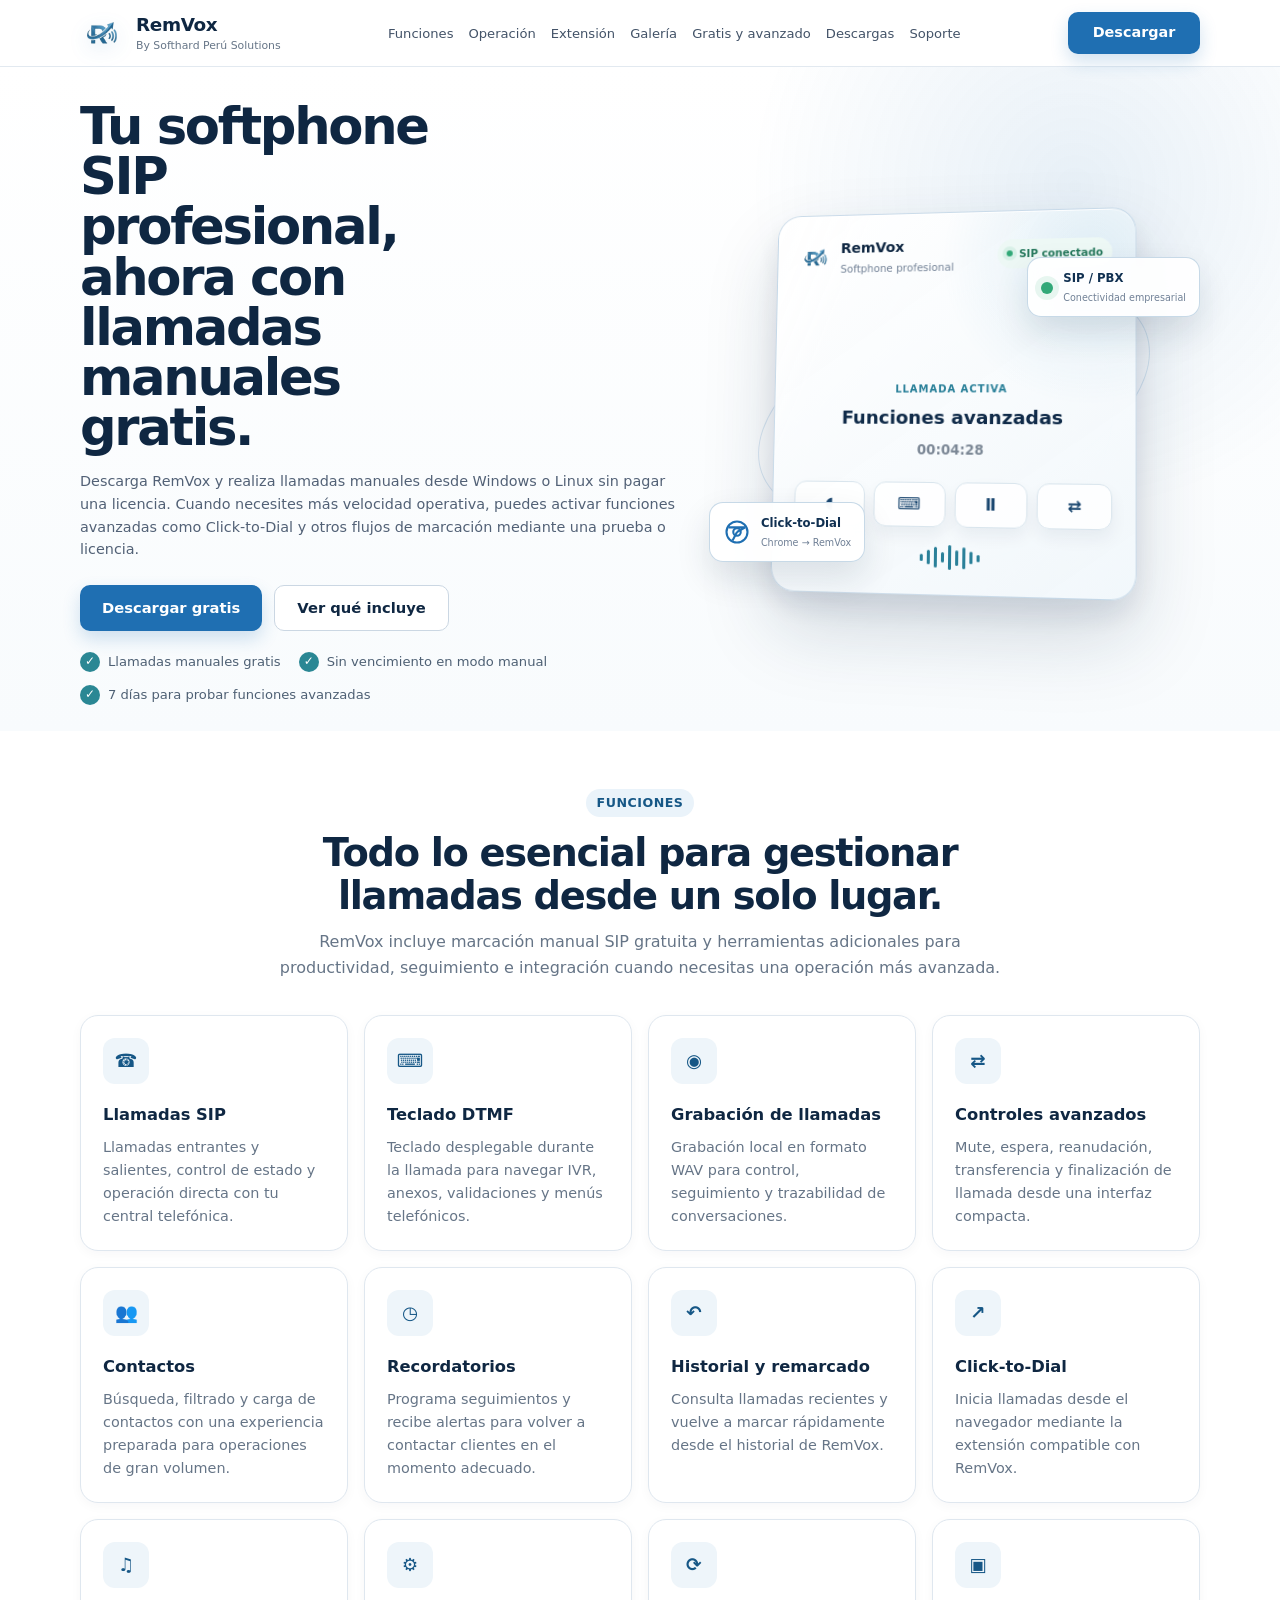
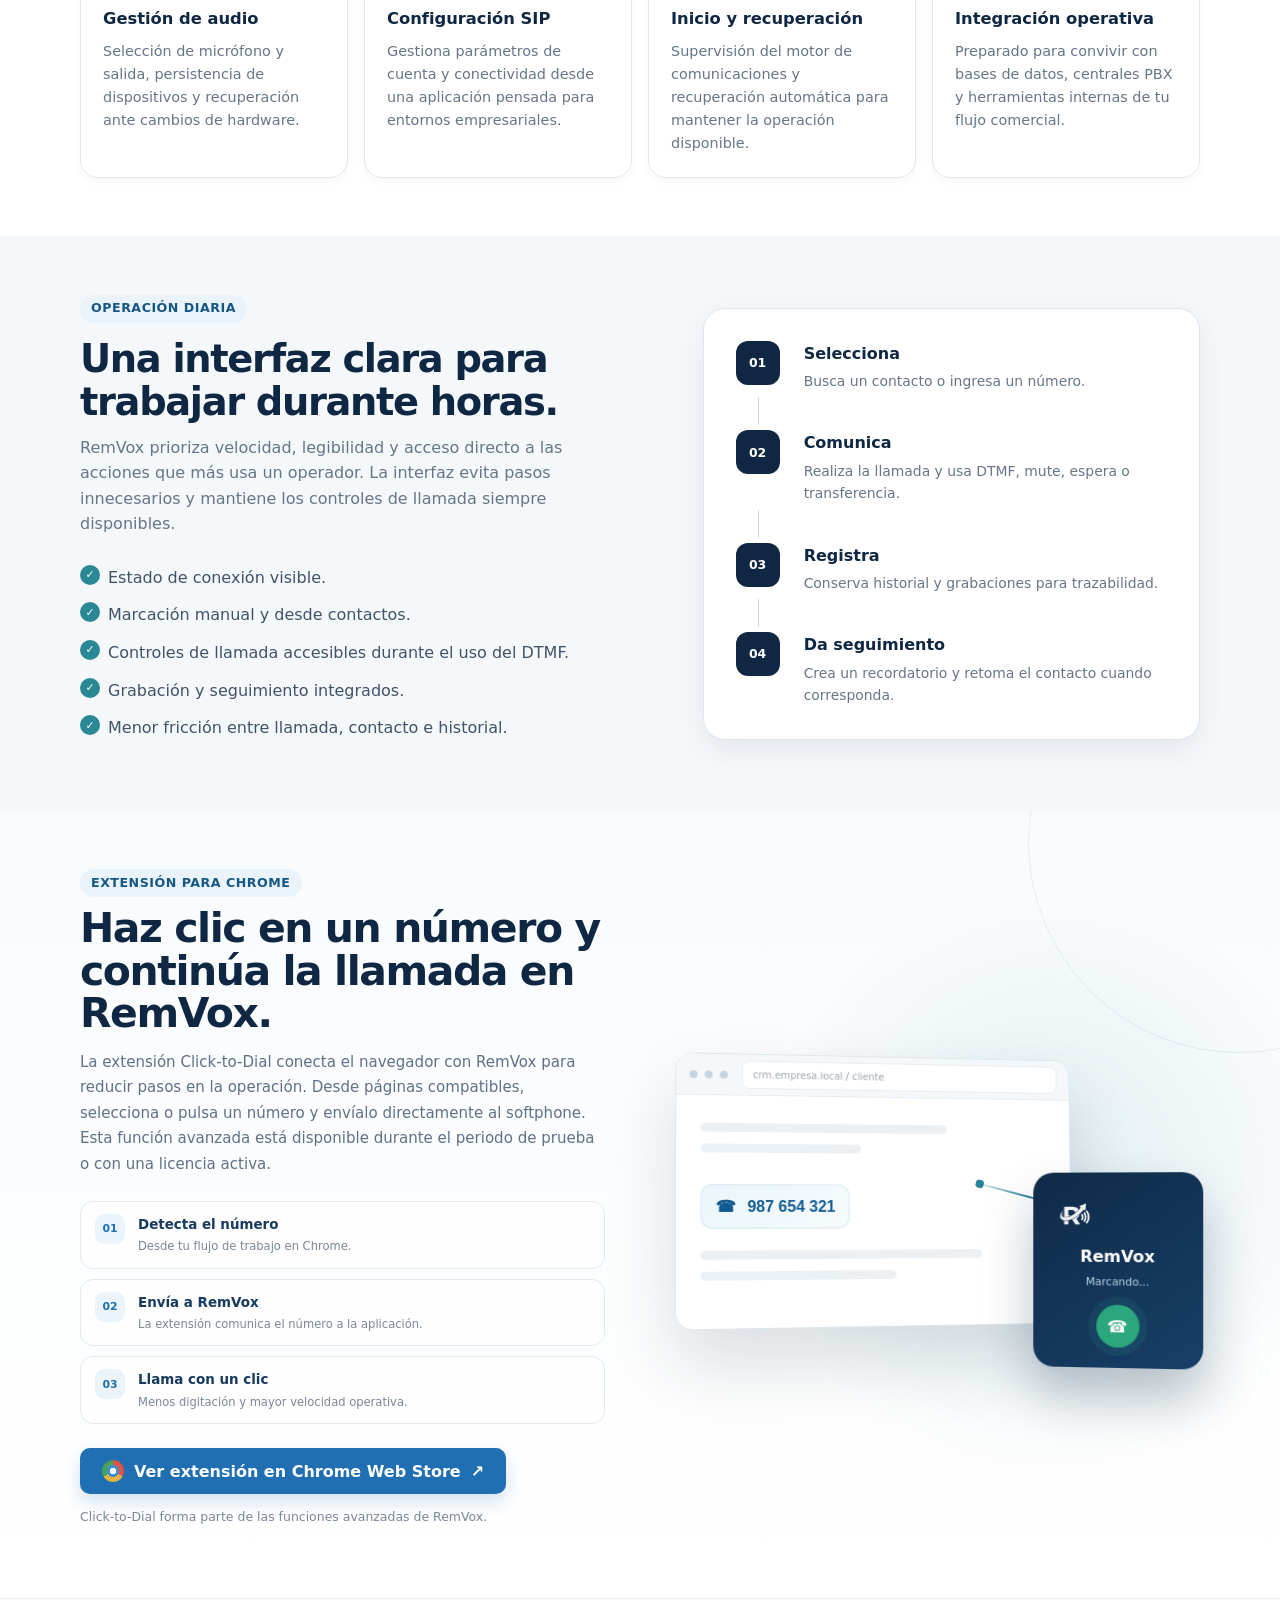
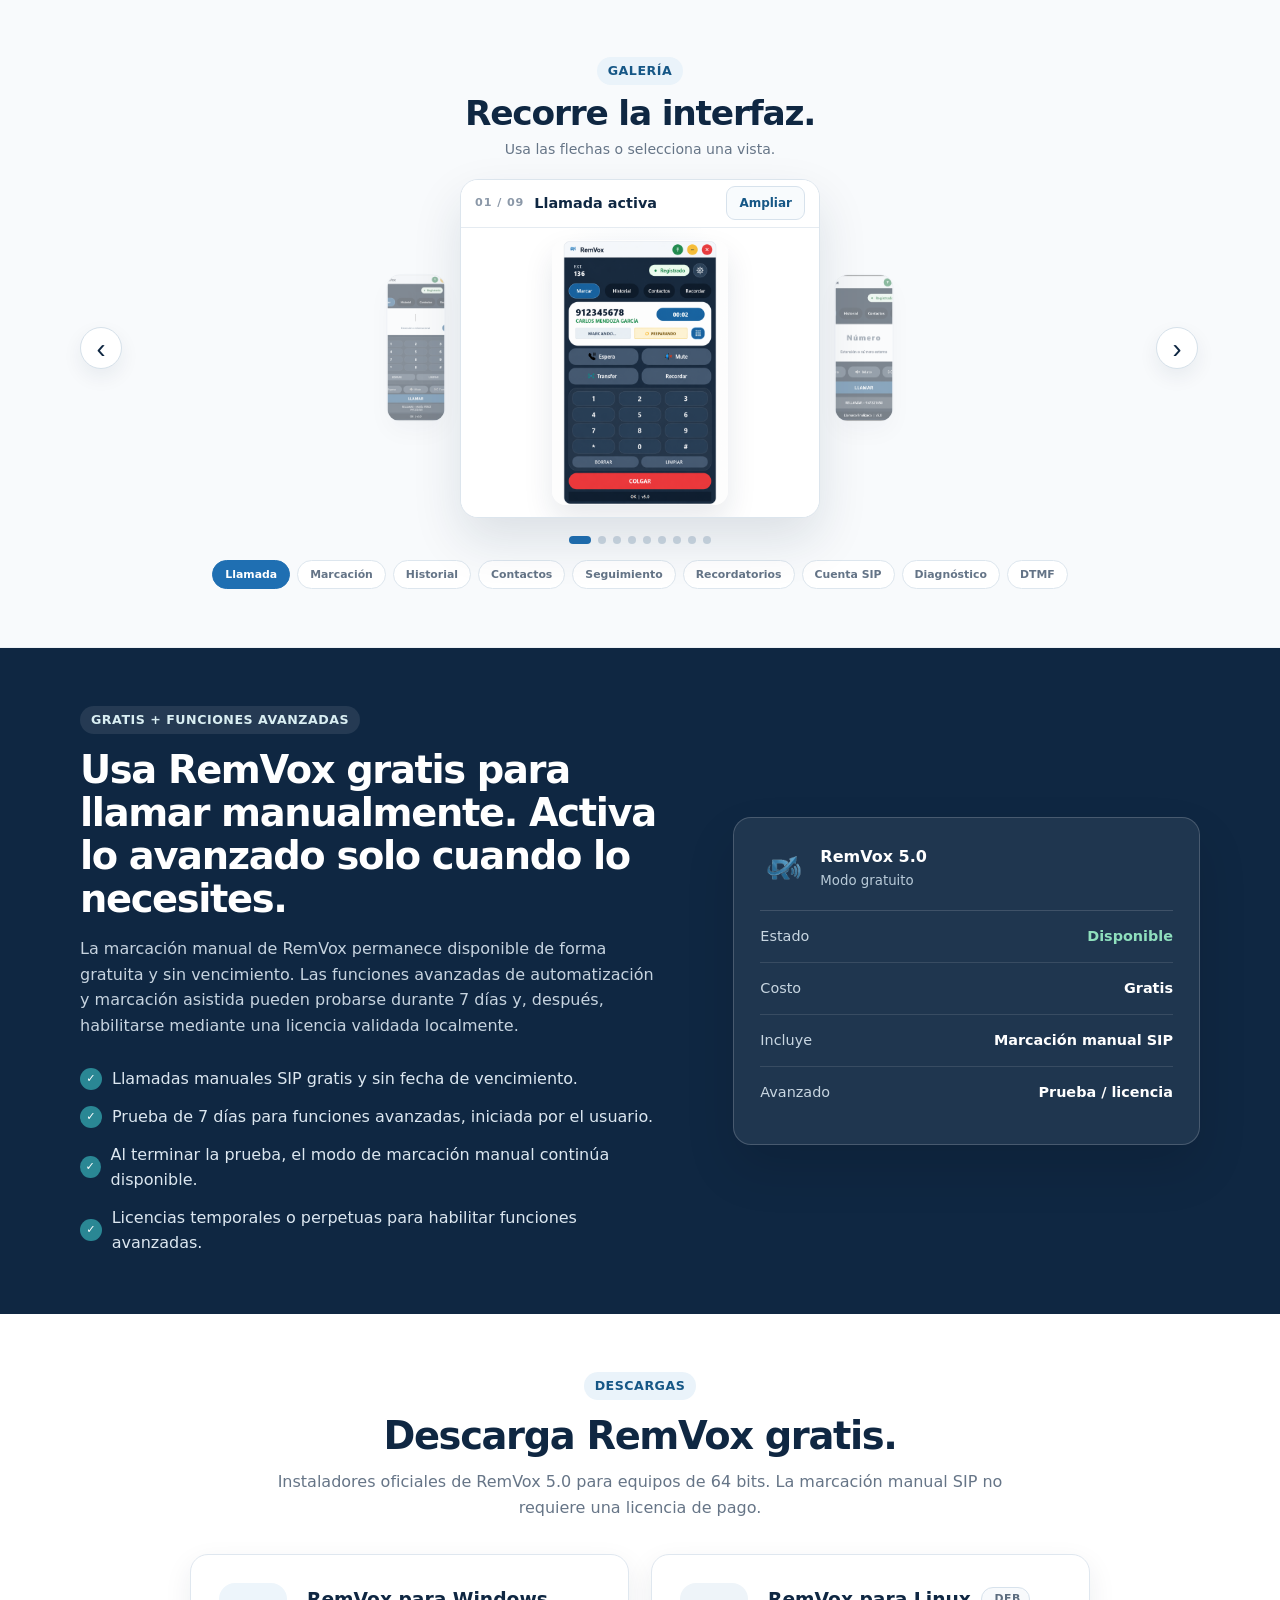
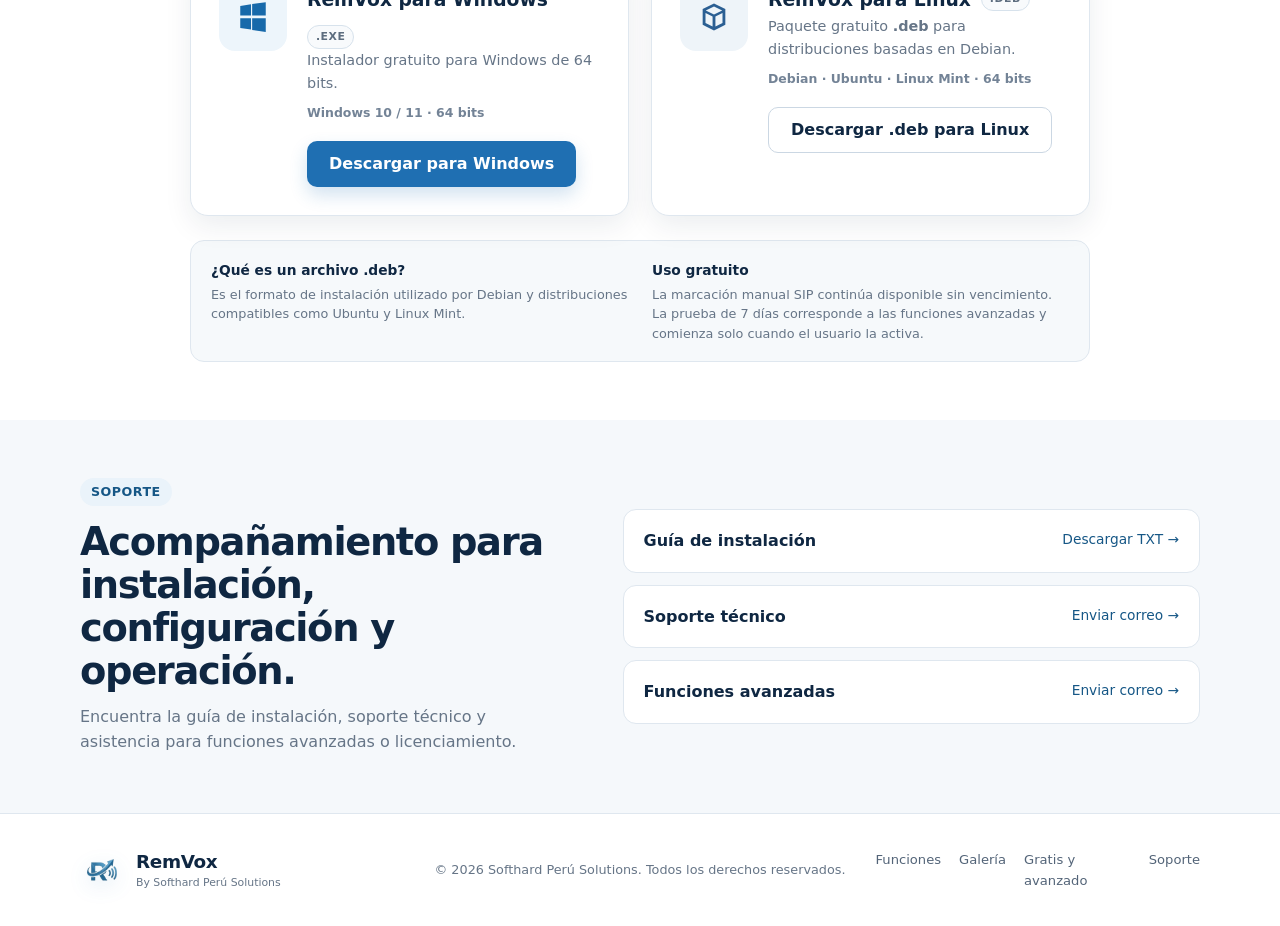
==== commit a8203c9c: "Update index.html" ====
--- a/index.html
+++ b/index.html
@@ -3,9 +3,9 @@
 <head>
   <meta charset="UTF-8">
   <meta name="viewport" content="width=device-width, initial-scale=1.0">
-  <meta name="description" content="RemVox: softphone profesional para llamadas SIP, contactos, grabaciones, recordatorios, historial, click-to-dial y gestión de audio en Windows y Linux.">
+  <meta name="description" content="RemVox: softphone SIP gratuito para llamadas manuales en Windows y Linux, con contactos, grabaciones y funciones avanzadas opcionales como Click-to-Dial.">
   <meta name="theme-color" content="#0f2742">
-  <title>RemVox | Telefonía profesional para tu operación</title>
+  <title>RemVox | Softphone SIP gratuito para Windows y Linux</title>
   <link rel="icon" href="assets/remvox-logo.png">
   <link rel="stylesheet" href="css/styles.css">
 
@@ -431,7 +431,7 @@
         <a href="#operacion">Operación</a>
         <a href="#extension">Extensión</a>
         <a href="#galeria">Galería</a>
-        <a href="#licenciamiento">Licenciamiento</a>
+        <a href="#licenciamiento">Gratis y avanzado</a>
         <a href="#descargas">Descargas</a>
         <a href="#soporte">Soporte</a>
       </nav>
@@ -445,29 +445,30 @@
     <section class="hero">
       <div class="container hero-grid">
         <div class="hero-copy">
-<h1>Telefonía profesional para una operación más ordenada.</h1>
+<h1>Tu softphone SIP profesional, ahora con llamadas manuales gratis.</h1>
           <p class="hero-lead">
-            Centraliza llamadas, contactos, grabaciones, recordatorios y herramientas de seguimiento
-            en una sola aplicación de escritorio, diseñada para equipos de atención, ventas y cobranzas.
+            Descarga RemVox y realiza llamadas manuales desde Windows o Linux sin pagar una licencia.
+            Cuando necesites más velocidad operativa, puedes activar funciones avanzadas como Click-to-Dial
+            y otros flujos de marcación mediante una prueba o licencia.
           </p>
 
           <div class="hero-actions">
-            <a class="btn btn-primary btn-lg" href="#descargas">Probar gratis</a>
-            <a class="btn btn-secondary btn-lg" href="#funciones">Ver funciones</a>
+            <a class="btn btn-primary btn-lg" href="#descargas">Descargar gratis</a>
+            <a class="btn btn-secondary btn-lg" href="#licenciamiento">Ver qué incluye</a>
           </div>
 
           <div class="hero-meta">
             <div class="meta-item">
               <span class="meta-icon">✓</span>
-              <span>Prueba gratuita de 7 días</span>
+              <span>Llamadas manuales gratis</span>
             </div>
             <div class="meta-item">
               <span class="meta-icon">✓</span>
-              <span>Licenciamiento offline</span>
+              <span>Sin vencimiento en modo manual</span>
             </div>
             <div class="meta-item">
               <span class="meta-icon">✓</span>
-              <span>Compatible con SIP / PBX</span>
+              <span>7 días para probar funciones avanzadas</span>
             </div>
           </div>
         </div>
@@ -493,7 +494,7 @@
             <div class="softphone-call-zone">
               <div class="call-avatar">RM</div>
               <span class="call-eyebrow">Llamada activa</span>
-              <strong>Contacto comercial</strong>
+              <strong>Funciones avanzadas</strong>
               <small>00:04:28</small>
             </div>
 
@@ -532,7 +533,8 @@
           <span class="section-kicker">Funciones</span>
           <h2>Todo lo esencial para gestionar llamadas desde un solo lugar.</h2>
           <p>
-            RemVox combina telefonía, productividad y seguimiento sin recargar la experiencia del usuario.
+            RemVox incluye marcación manual SIP gratuita y herramientas adicionales para productividad,
+            seguimiento e integración cuando necesitas una operación más avanzada.
           </p>
         </div>
 
@@ -671,6 +673,7 @@
           <p>
             La extensión Click-to-Dial conecta el navegador con RemVox para reducir pasos en la operación.
             Desde páginas compatibles, selecciona o pulsa un número y envíalo directamente al softphone.
+            Esta función avanzada está disponible durante el periodo de prueba o con una licencia activa.
           </p>
 
           <div class="extension-points">
@@ -690,6 +693,9 @@
             Ver extensión en Chrome Web Store
             <span aria-hidden="true">↗</span>
           </a>
+          <p style="margin-top:12px;font-size:.78rem;color:#7a8796;">
+            Click-to-Dial forma parte de las funciones avanzadas de RemVox.
+          </p>
         </div>
 
         <div class="extension-visual" aria-label="Integración Chrome y RemVox">
@@ -807,30 +813,31 @@
     <section class="section license-section" id="licenciamiento">
       <div class="container license-grid">
         <div>
-          <span class="section-kicker light">Licenciamiento</span>
-          <h2>Control comercial sin depender de conexión permanente.</h2>
+          <span class="section-kicker light">Gratis + funciones avanzadas</span>
+          <h2>Usa RemVox gratis para llamar manualmente. Activa lo avanzado solo cuando lo necesites.</h2>
           <p>
-            RemVox utiliza licencias manuales firmadas, vinculadas al equipo y validadas localmente.
-            La operación del cliente no depende de un servidor de activación en línea.
+            La marcación manual de RemVox permanece disponible de forma gratuita y sin vencimiento.
+            Las funciones avanzadas de automatización y marcación asistida pueden probarse durante 7 días
+            y, después, habilitarse mediante una licencia validada localmente.
           </p>
 
           <div class="license-points">
-            <div><span>✓</span> Prueba gratuita de 7 días iniciada por el usuario.</div>
-            <div><span>✓</span> Licencias temporales o perpetuas.</div>
-            <div><span>✓</span> Vinculación mediante Device ID.</div>
-            <div><span>✓</span> Validación local de firma digital.</div>
+            <div><span>✓</span> Llamadas manuales SIP gratis y sin fecha de vencimiento.</div>
+            <div><span>✓</span> Prueba de 7 días para funciones avanzadas, iniciada por el usuario.</div>
+            <div><span>✓</span> Al terminar la prueba, el modo de marcación manual continúa disponible.</div>
+            <div><span>✓</span> Licencias temporales o perpetuas para habilitar funciones avanzadas.</div>
           </div>
         </div>
 
         <div class="license-card">
           <div class="license-card-head">
             <img src="assets/remvox-logo.png" alt="RemVox">
-            <div><strong>RemVox 5.0</strong><small>Licencia comercial</small></div>
-          </div>
-          <div class="license-row"><span>Estado</span><strong class="status-ok">Activa</strong></div>
-          <div class="license-row"><span>Tipo</span><strong>Anual</strong></div>
-          <div class="license-row"><span>Validación</span><strong>Local / Offline</strong></div>
-          <div class="license-row"><span>Dispositivo</span><strong>Device ID</strong></div>
+            <div><strong>RemVox 5.0</strong><small>Modo gratuito</small></div>
+          </div>
+          <div class="license-row"><span>Estado</span><strong class="status-ok">Disponible</strong></div>
+          <div class="license-row"><span>Costo</span><strong>Gratis</strong></div>
+          <div class="license-row"><span>Incluye</span><strong>Marcación manual SIP</strong></div>
+          <div class="license-row"><span>Avanzado</span><strong>Prueba / licencia</strong></div>
         </div>
       </div>
     </section>
@@ -841,8 +848,8 @@
       <div class="container">
         <div class="section-heading compact">
           <span class="section-kicker">Descargas</span>
-          <h2>Elige tu plataforma.</h2>
-          <p>Instaladores oficiales de RemVox 5.0 para equipos de 64 bits.</p>
+          <h2>Descarga RemVox gratis.</h2>
+          <p>Instaladores oficiales de RemVox 5.0 para equipos de 64 bits. La marcación manual SIP no requiere una licencia de pago.</p>
         </div>
 
         <div class="download-grid">
@@ -857,7 +864,7 @@
                 <h3>RemVox para Windows</h3>
                 <span class="file-badge">.EXE</span>
               </div>
-              <p>Instalador para Windows de 64 bits.</p>
+              <p>Instalador gratuito para Windows de 64 bits.</p>
               <div class="download-detail">Windows 10 / 11 · 64 bits</div>
               <button class="btn btn-primary js-download" data-platform="windows" type="button">
                 Descargar para Windows
@@ -876,7 +883,7 @@
                 <h3>RemVox para Linux</h3>
                 <span class="file-badge">.DEB</span>
               </div>
-              <p>Paquete <strong>.deb</strong> para distribuciones basadas en Debian.</p>
+              <p>Paquete gratuito <strong>.deb</strong> para distribuciones basadas en Debian.</p>
               <div class="download-detail">Debian · Ubuntu · Linux Mint · 64 bits</div>
               <button class="btn btn-secondary js-download" data-platform="linux" type="button">
                 Descargar .deb para Linux
@@ -891,8 +898,8 @@
             <span>Es el formato de instalación utilizado por Debian y distribuciones compatibles como Ubuntu y Linux Mint.</span>
           </div>
           <div>
-            <strong>Prueba gratuita</strong>
-            <span>El periodo de 7 días comienza únicamente cuando el usuario lo inicia desde RemVox.</span>
+            <strong>Uso gratuito</strong>
+            <span>La marcación manual SIP continúa disponible sin vencimiento. La prueba de 7 días corresponde a las funciones avanzadas y comienza solo cuando el usuario la activa.</span>
           </div>
         </div>
       </div>
@@ -904,7 +911,7 @@
           <span class="section-kicker">Soporte</span>
           <h2>Acompañamiento para instalación, configuración y operación.</h2>
           <p>
-            Comparte tu guía, canal de soporte técnico y contacto comercial desde una sola sección.
+            Encuentra la guía de instalación, soporte técnico y asistencia para funciones avanzadas o licenciamiento.
           </p>
         </div>
 
@@ -917,8 +924,8 @@
             <strong>Soporte técnico</strong>
             <span>Enviar correo →</span>
           </a>
-          <a class="support-link" href="mailto:softhardsolutionsperu@gmail.com?subject=Informaci%C3%B3n%20comercial%20RemVox">
-            <strong>Contacto comercial</strong>
+          <a class="support-link" href="mailto:softhardsolutionsperu@gmail.com?subject=Funciones%20avanzadas%20y%20licenciamiento%20RemVox">
+            <strong>Funciones avanzadas</strong>
             <span>Enviar correo →</span>
           </a>
         </div>
@@ -944,7 +951,7 @@
       <div class="footer-links">
         <a href="#funciones">Funciones</a>
         <a href="#galeria">Galería</a>
-        <a href="#licenciamiento">Licenciamiento</a>
+        <a href="#licenciamiento">Gratis y avanzado</a>
         <a href="#soporte">Soporte</a>
       </div>
     </div>
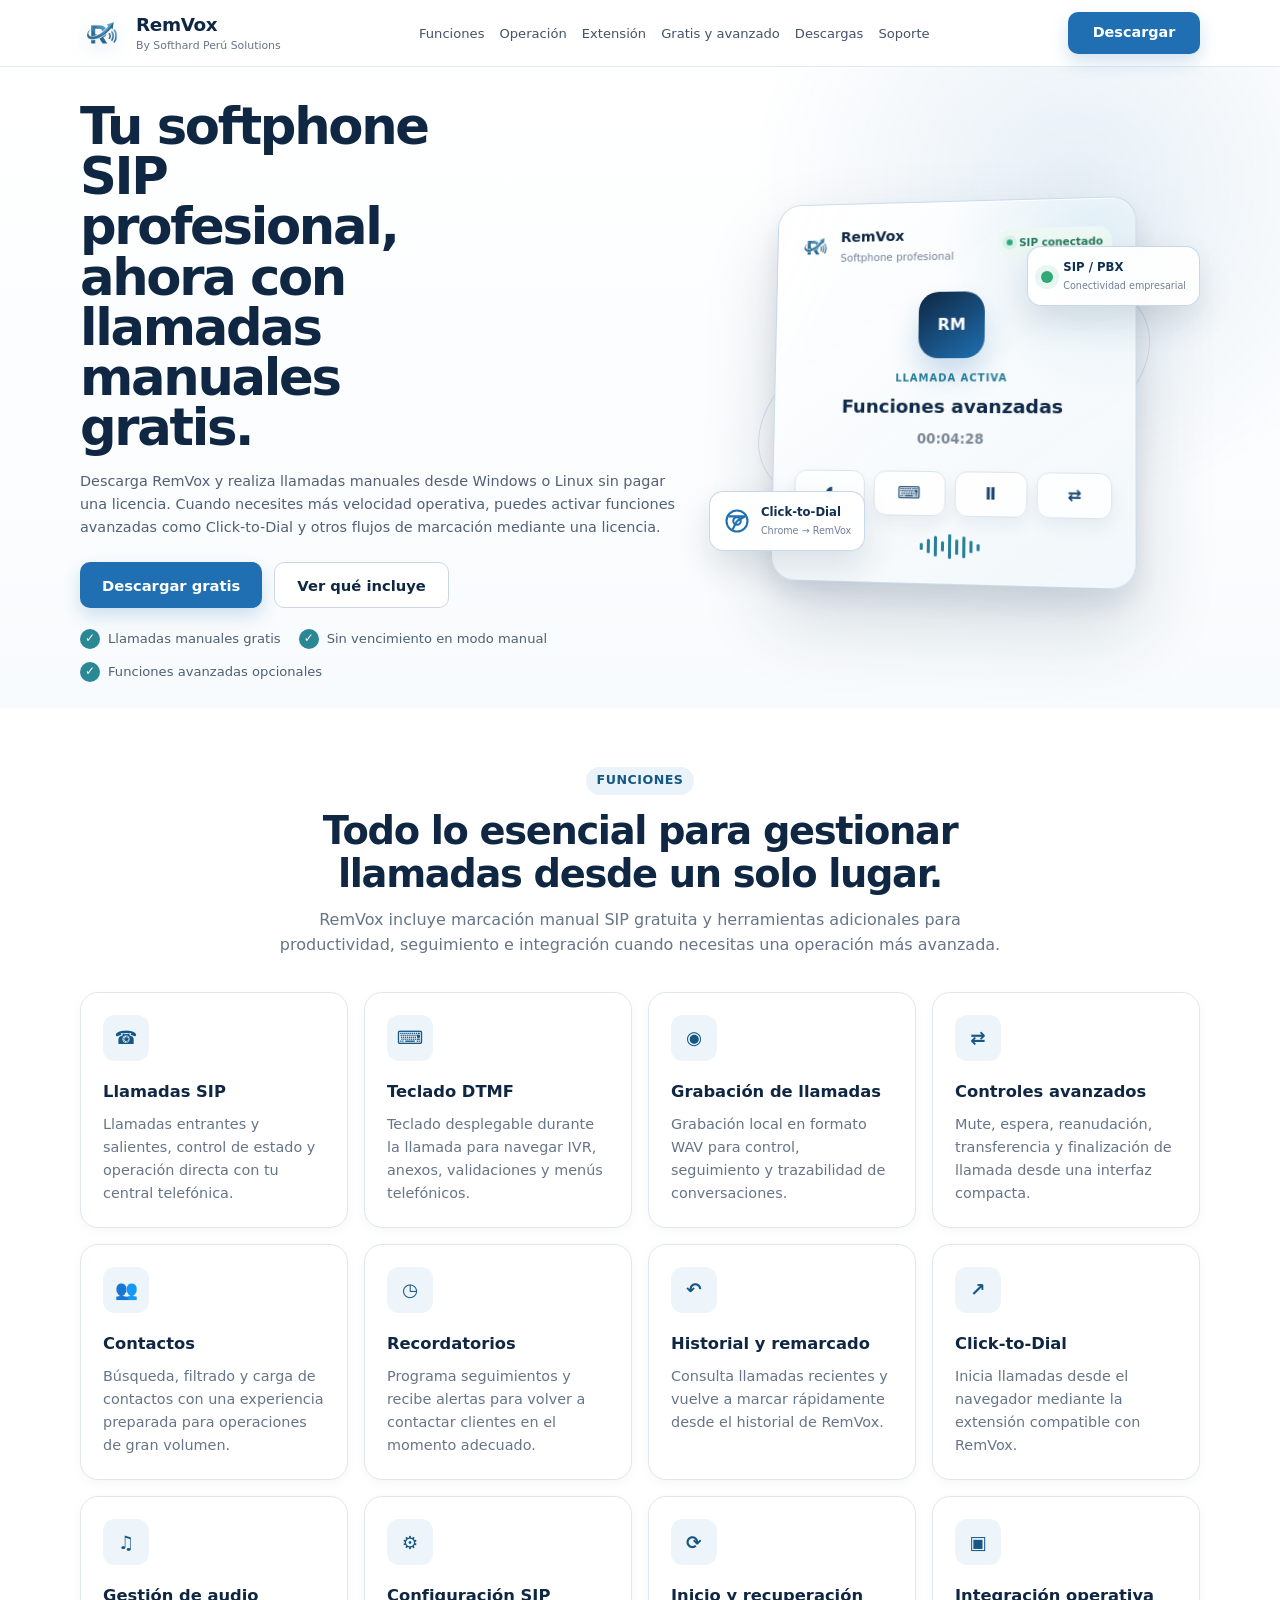
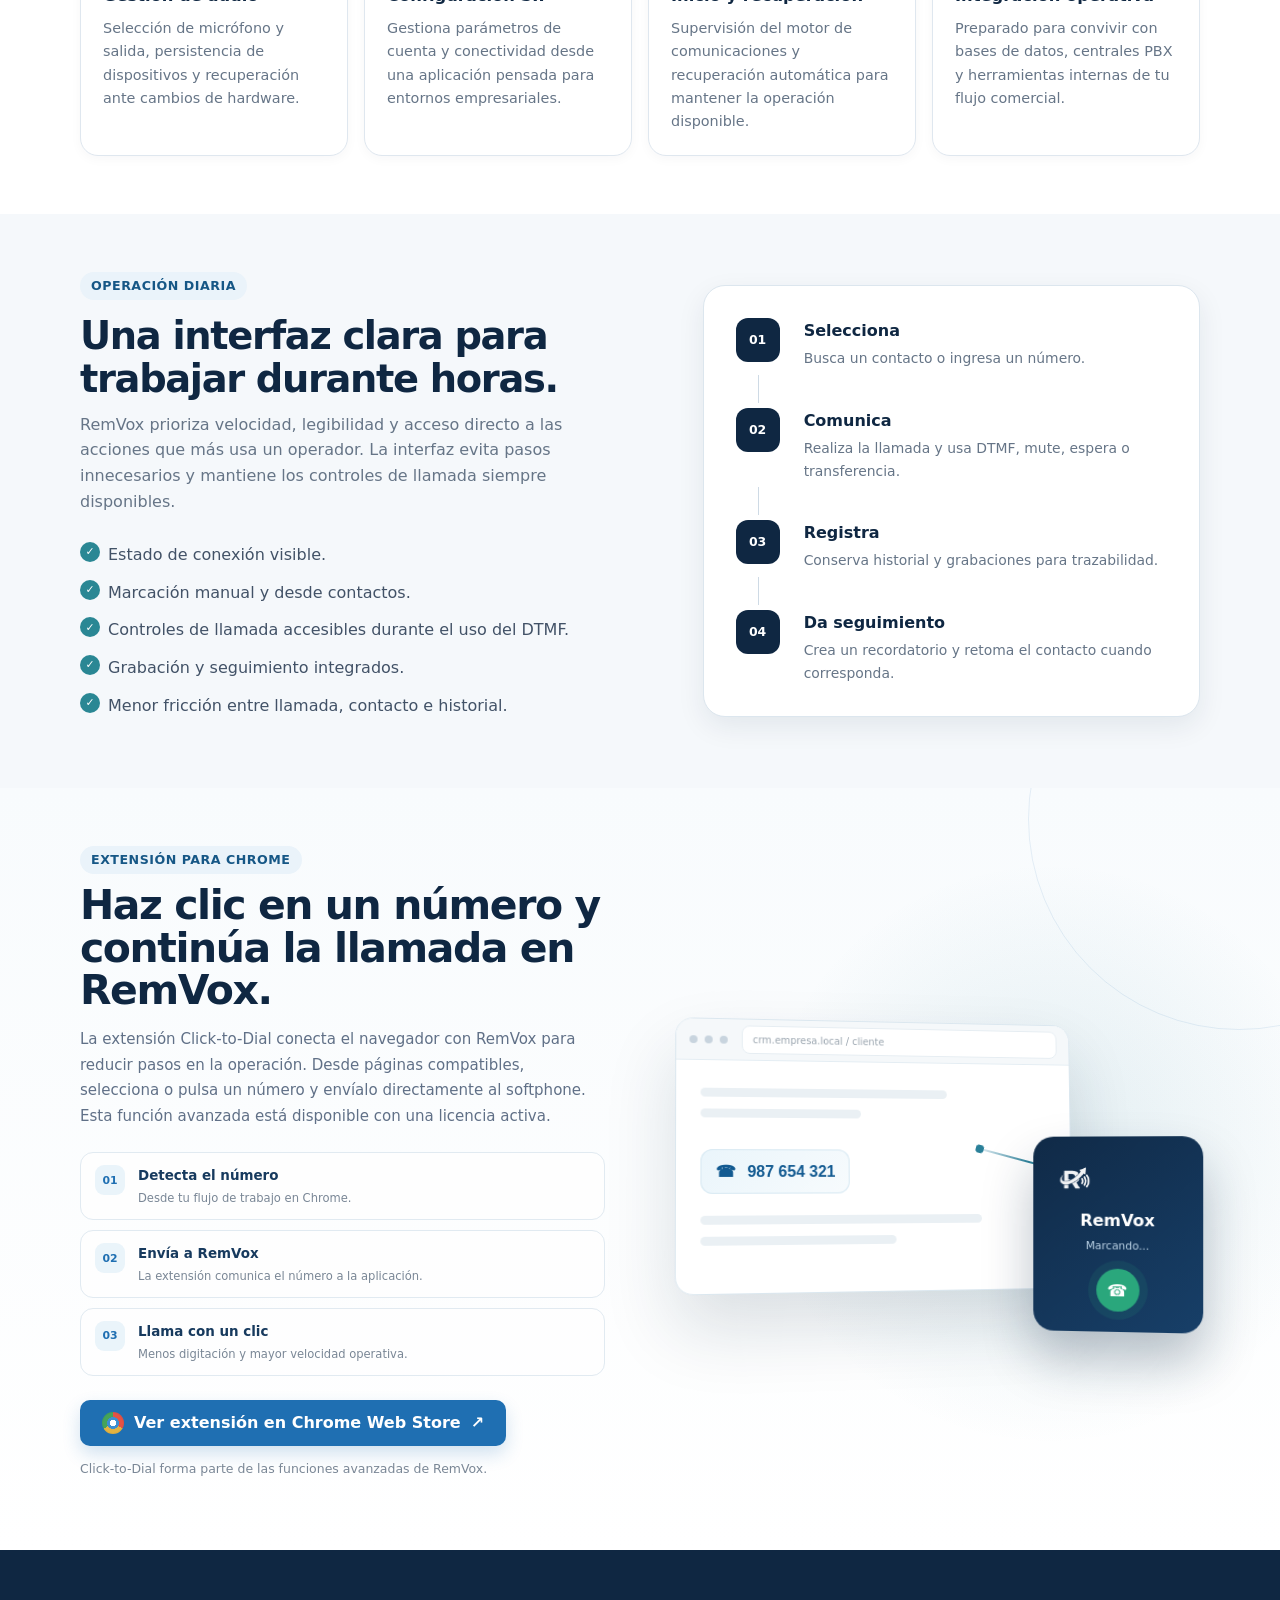
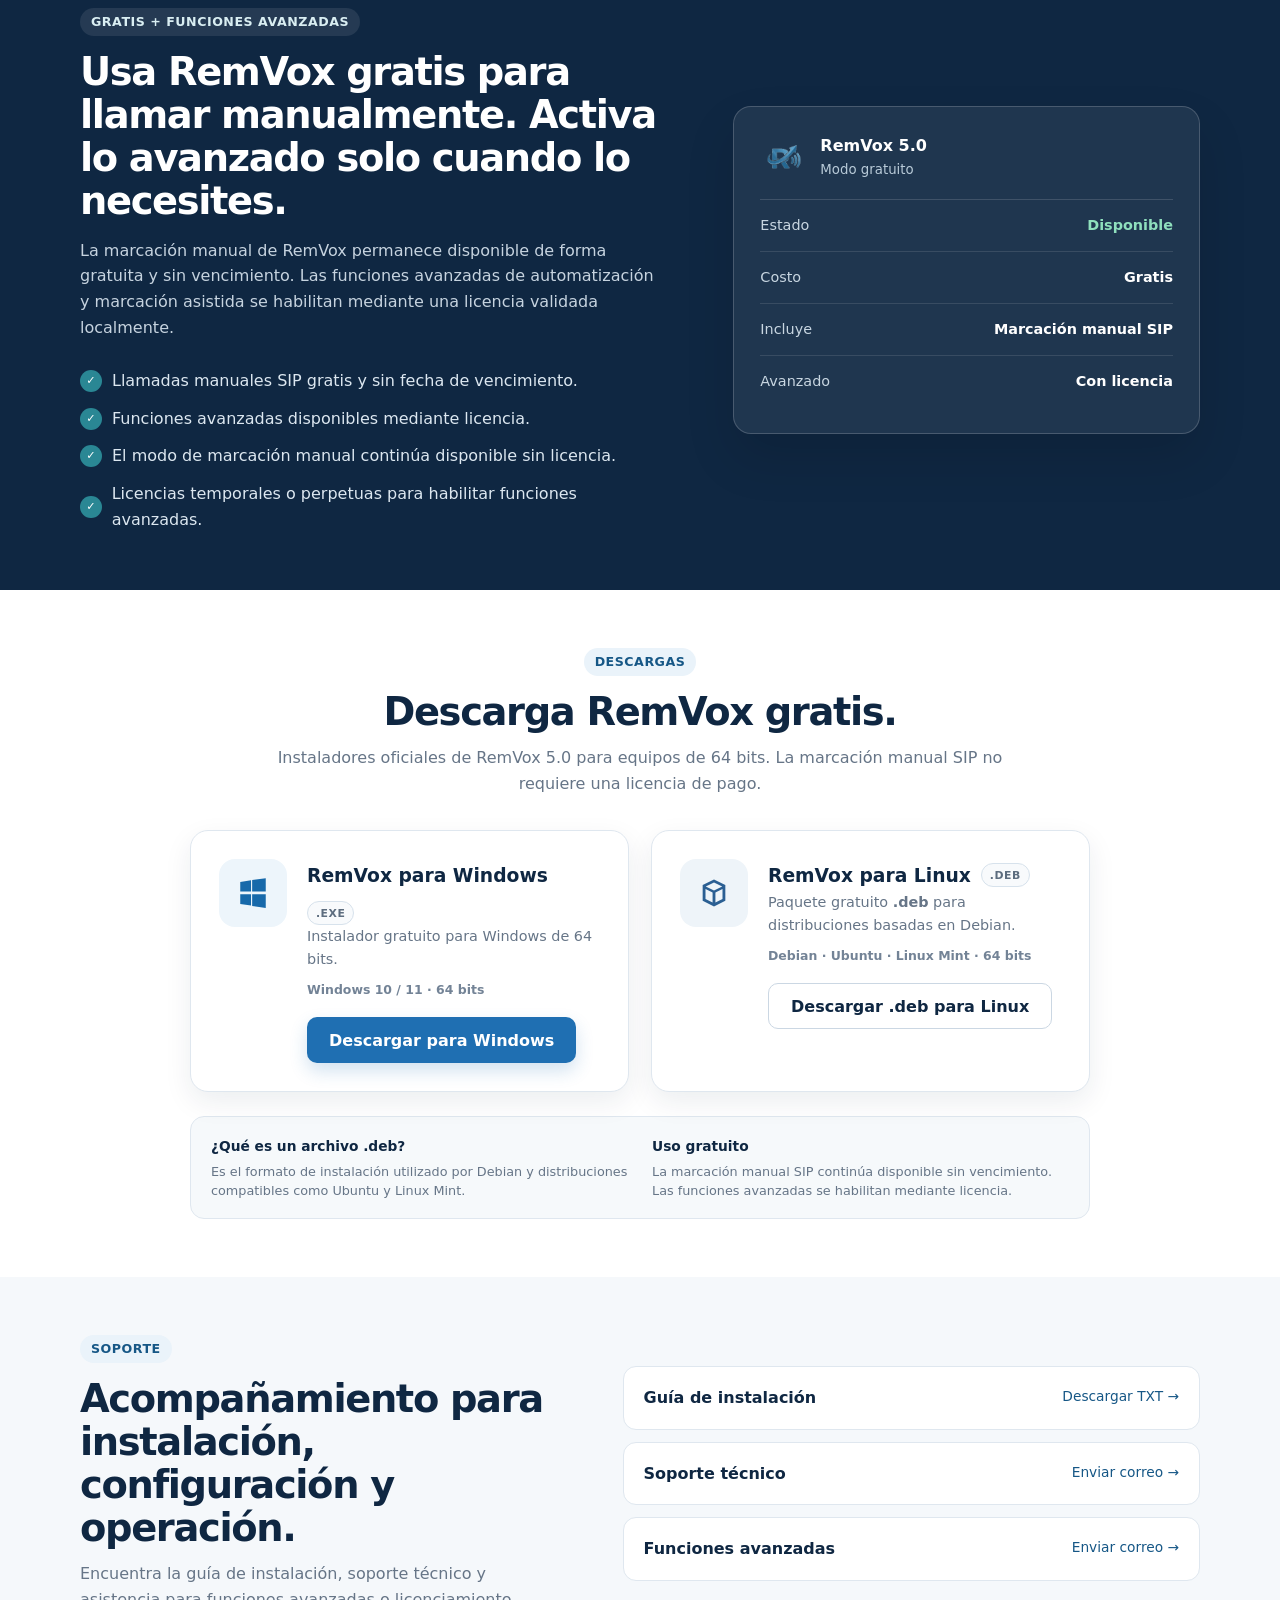
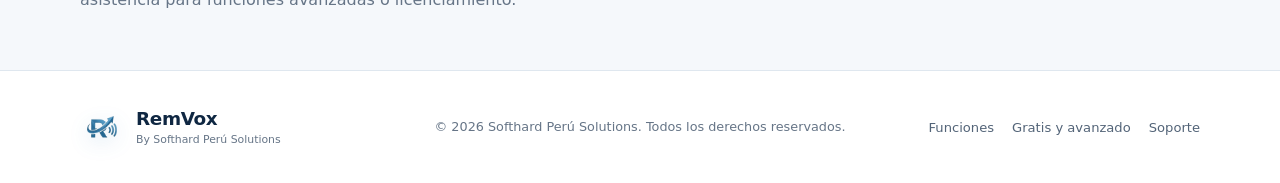
==== commit 9a8d936b: "Update index.html" ====
--- a/index.html
+++ b/index.html
@@ -430,7 +430,6 @@
         <a href="#funciones">Funciones</a>
         <a href="#operacion">Operación</a>
         <a href="#extension">Extensión</a>
-        <a href="#galeria">Galería</a>
         <a href="#licenciamiento">Gratis y avanzado</a>
         <a href="#descargas">Descargas</a>
         <a href="#soporte">Soporte</a>
@@ -449,7 +448,7 @@
           <p class="hero-lead">
             Descarga RemVox y realiza llamadas manuales desde Windows o Linux sin pagar una licencia.
             Cuando necesites más velocidad operativa, puedes activar funciones avanzadas como Click-to-Dial
-            y otros flujos de marcación mediante una prueba o licencia.
+            y otros flujos de marcación mediante una licencia.
           </p>
 
           <div class="hero-actions">
@@ -468,7 +467,7 @@
             </div>
             <div class="meta-item">
               <span class="meta-icon">✓</span>
-              <span>7 días para probar funciones avanzadas</span>
+              <span>Funciones avanzadas opcionales</span>
             </div>
           </div>
         </div>
@@ -673,7 +672,7 @@
           <p>
             La extensión Click-to-Dial conecta el navegador con RemVox para reducir pasos en la operación.
             Desde páginas compatibles, selecciona o pulsa un número y envíalo directamente al softphone.
-            Esta función avanzada está disponible durante el periodo de prueba o con una licencia activa.
+            Esta función avanzada está disponible con una licencia activa.
           </p>
 
           <div class="extension-points">
@@ -732,84 +731,7 @@
       </div>
     </section>
 
-
-    <!-- GALERÍA COMPACTA -->
-    <section class="section compact-carousel-section" id="galeria">
-      <div class="container">
-        <div class="compact-carousel-heading">
-          <span class="section-kicker">Galería</span>
-          <h2>Recorre la interfaz.</h2>
-          <p>Usa las flechas o selecciona una vista.</p>
-        </div>
-
-        <div class="compact-carousel">
-          <button class="carousel-arrow carousel-arrow-left" id="compactPrev" type="button" aria-label="Vista anterior">‹</button>
-
-          <div class="carousel-stage">
-            <div class="carousel-side carousel-side-left" id="carouselPrevCard">
-              <img src="assets/interfaz-marcador-base.png" alt="">
-            </div>
-
-            <div class="carousel-center-card">
-              <div class="carousel-card-top">
-                <div>
-                  <span id="compactCarouselCounter">01 / 09</span>
-                  <strong id="compactCarouselTitle">Llamada activa</strong>
-                </div>
-                <button class="carousel-zoom" id="compactZoom" type="button">Ampliar</button>
-              </div>
-              <div class="carousel-center-image-wrap">
-                <img
-                  id="compactCarouselImage"
-                  src="assets/interfaz-llamada-activa.png"
-                  alt="RemVox durante una llamada activa"
-                  class="carousel-center-image"
-                >
-              </div>
-            </div>
-
-            <div class="carousel-side carousel-side-right" id="carouselNextCard">
-              <img src="assets/interfaz-historial.png" alt="">
-            </div>
-          </div>
-
-          <button class="carousel-arrow carousel-arrow-right" id="compactNext" type="button" aria-label="Vista siguiente">›</button>
-        </div>
-
-        <div class="carousel-dots" id="compactCarouselDots">
-          <button class="carousel-dot active" data-index="0" type="button" aria-label="Llamada activa"></button>
-          <button class="carousel-dot" data-index="1" type="button" aria-label="Marcación"></button>
-          <button class="carousel-dot" data-index="2" type="button" aria-label="Historial"></button>
-          <button class="carousel-dot" data-index="3" type="button" aria-label="Contactos"></button>
-          <button class="carousel-dot" data-index="4" type="button" aria-label="Seguimiento"></button>
-          <button class="carousel-dot" data-index="5" type="button" aria-label="Recordatorios"></button>
-          <button class="carousel-dot" data-index="6" type="button" aria-label="Cuenta SIP"></button>
-          <button class="carousel-dot" data-index="7" type="button" aria-label="Diagnóstico"></button>
-          <button class="carousel-dot" data-index="8" type="button" aria-label="DTMF"></button>
-        </div>
-
-        <div class="carousel-labels" id="compactCarouselLabels">
-          <button class="carousel-label active" data-index="0" type="button">Llamada</button>
-          <button class="carousel-label" data-index="1" type="button">Marcación</button>
-          <button class="carousel-label" data-index="2" type="button">Historial</button>
-          <button class="carousel-label" data-index="3" type="button">Contactos</button>
-          <button class="carousel-label" data-index="4" type="button">Seguimiento</button>
-          <button class="carousel-label" data-index="5" type="button">Recordatorios</button>
-          <button class="carousel-label" data-index="6" type="button">Cuenta SIP</button>
-          <button class="carousel-label" data-index="7" type="button">Diagnóstico</button>
-          <button class="carousel-label" data-index="8" type="button">DTMF</button>
-        </div>
-      </div>
-    </section>
-
-    <div class="image-modal" id="imageModal" aria-hidden="true">
-      <div class="image-modal-backdrop" id="imageModalBackdrop"></div>
-      <div class="image-modal-dialog" role="dialog" aria-modal="true" aria-label="Vista ampliada de RemVox">
-        <button class="image-modal-close" id="closeImageModal" type="button" aria-label="Cerrar imagen">×</button>
-        <img id="modalImage" src="assets/interfaz-llamada-activa.png" alt="Vista ampliada de RemVox">
-      </div>
-    </div>
-<!-- LICENCIAMIENTO -->
+    <!-- LICENCIAMIENTO -->
     <section class="section license-section" id="licenciamiento">
       <div class="container license-grid">
         <div>
@@ -817,14 +739,14 @@
           <h2>Usa RemVox gratis para llamar manualmente. Activa lo avanzado solo cuando lo necesites.</h2>
           <p>
             La marcación manual de RemVox permanece disponible de forma gratuita y sin vencimiento.
-            Las funciones avanzadas de automatización y marcación asistida pueden probarse durante 7 días
-            y, después, habilitarse mediante una licencia validada localmente.
+            Las funciones avanzadas de automatización y marcación asistida se habilitan mediante una licencia
+            validada localmente.
           </p>
 
           <div class="license-points">
             <div><span>✓</span> Llamadas manuales SIP gratis y sin fecha de vencimiento.</div>
-            <div><span>✓</span> Prueba de 7 días para funciones avanzadas, iniciada por el usuario.</div>
-            <div><span>✓</span> Al terminar la prueba, el modo de marcación manual continúa disponible.</div>
+            <div><span>✓</span> Funciones avanzadas disponibles mediante licencia.</div>
+            <div><span>✓</span> El modo de marcación manual continúa disponible sin licencia.</div>
             <div><span>✓</span> Licencias temporales o perpetuas para habilitar funciones avanzadas.</div>
           </div>
         </div>
@@ -837,7 +759,7 @@
           <div class="license-row"><span>Estado</span><strong class="status-ok">Disponible</strong></div>
           <div class="license-row"><span>Costo</span><strong>Gratis</strong></div>
           <div class="license-row"><span>Incluye</span><strong>Marcación manual SIP</strong></div>
-          <div class="license-row"><span>Avanzado</span><strong>Prueba / licencia</strong></div>
+          <div class="license-row"><span>Avanzado</span><strong>Con licencia</strong></div>
         </div>
       </div>
     </section>
@@ -899,7 +821,7 @@
           </div>
           <div>
             <strong>Uso gratuito</strong>
-            <span>La marcación manual SIP continúa disponible sin vencimiento. La prueba de 7 días corresponde a las funciones avanzadas y comienza solo cuando el usuario la activa.</span>
+            <span>La marcación manual SIP continúa disponible sin vencimiento. Las funciones avanzadas se habilitan mediante licencia.</span>
           </div>
         </div>
       </div>
@@ -950,7 +872,6 @@
 
       <div class="footer-links">
         <a href="#funciones">Funciones</a>
-        <a href="#galeria">Galería</a>
         <a href="#licenciamiento">Gratis y avanzado</a>
         <a href="#soporte">Soporte</a>
       </div>
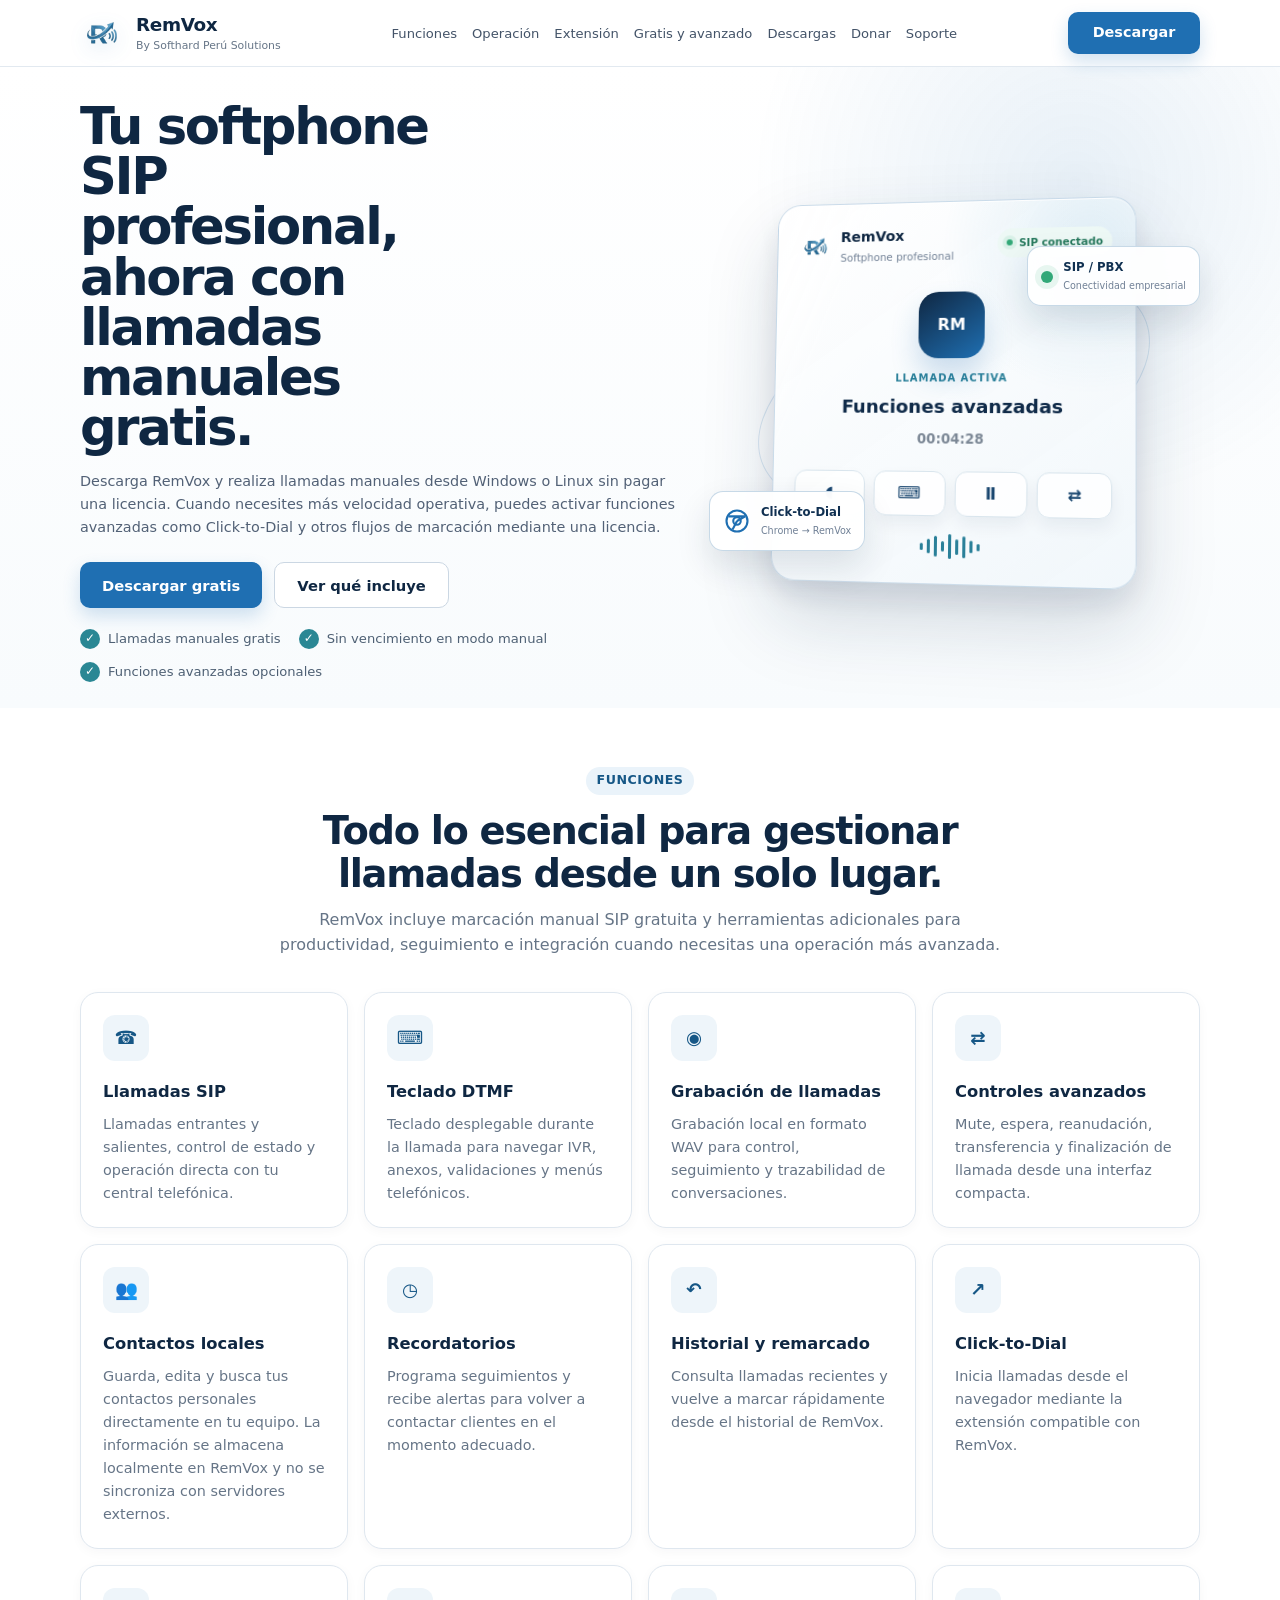
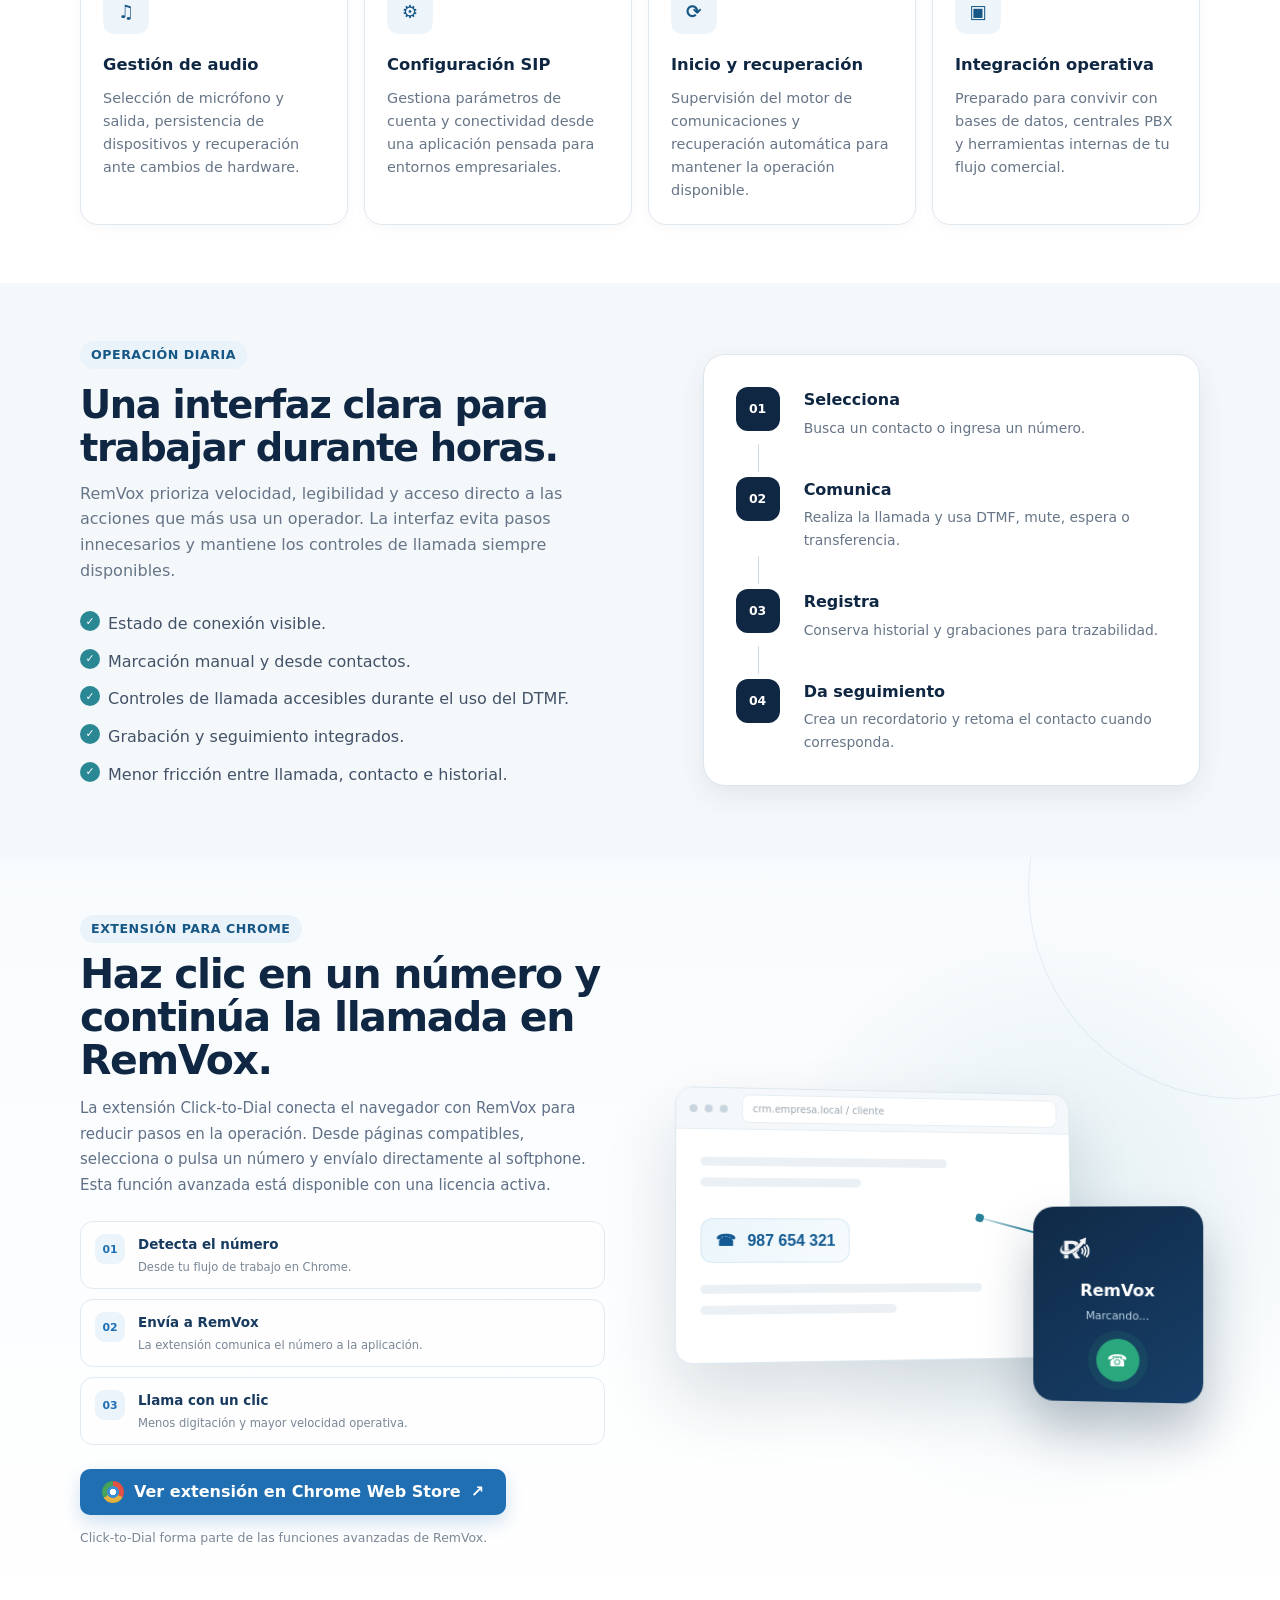
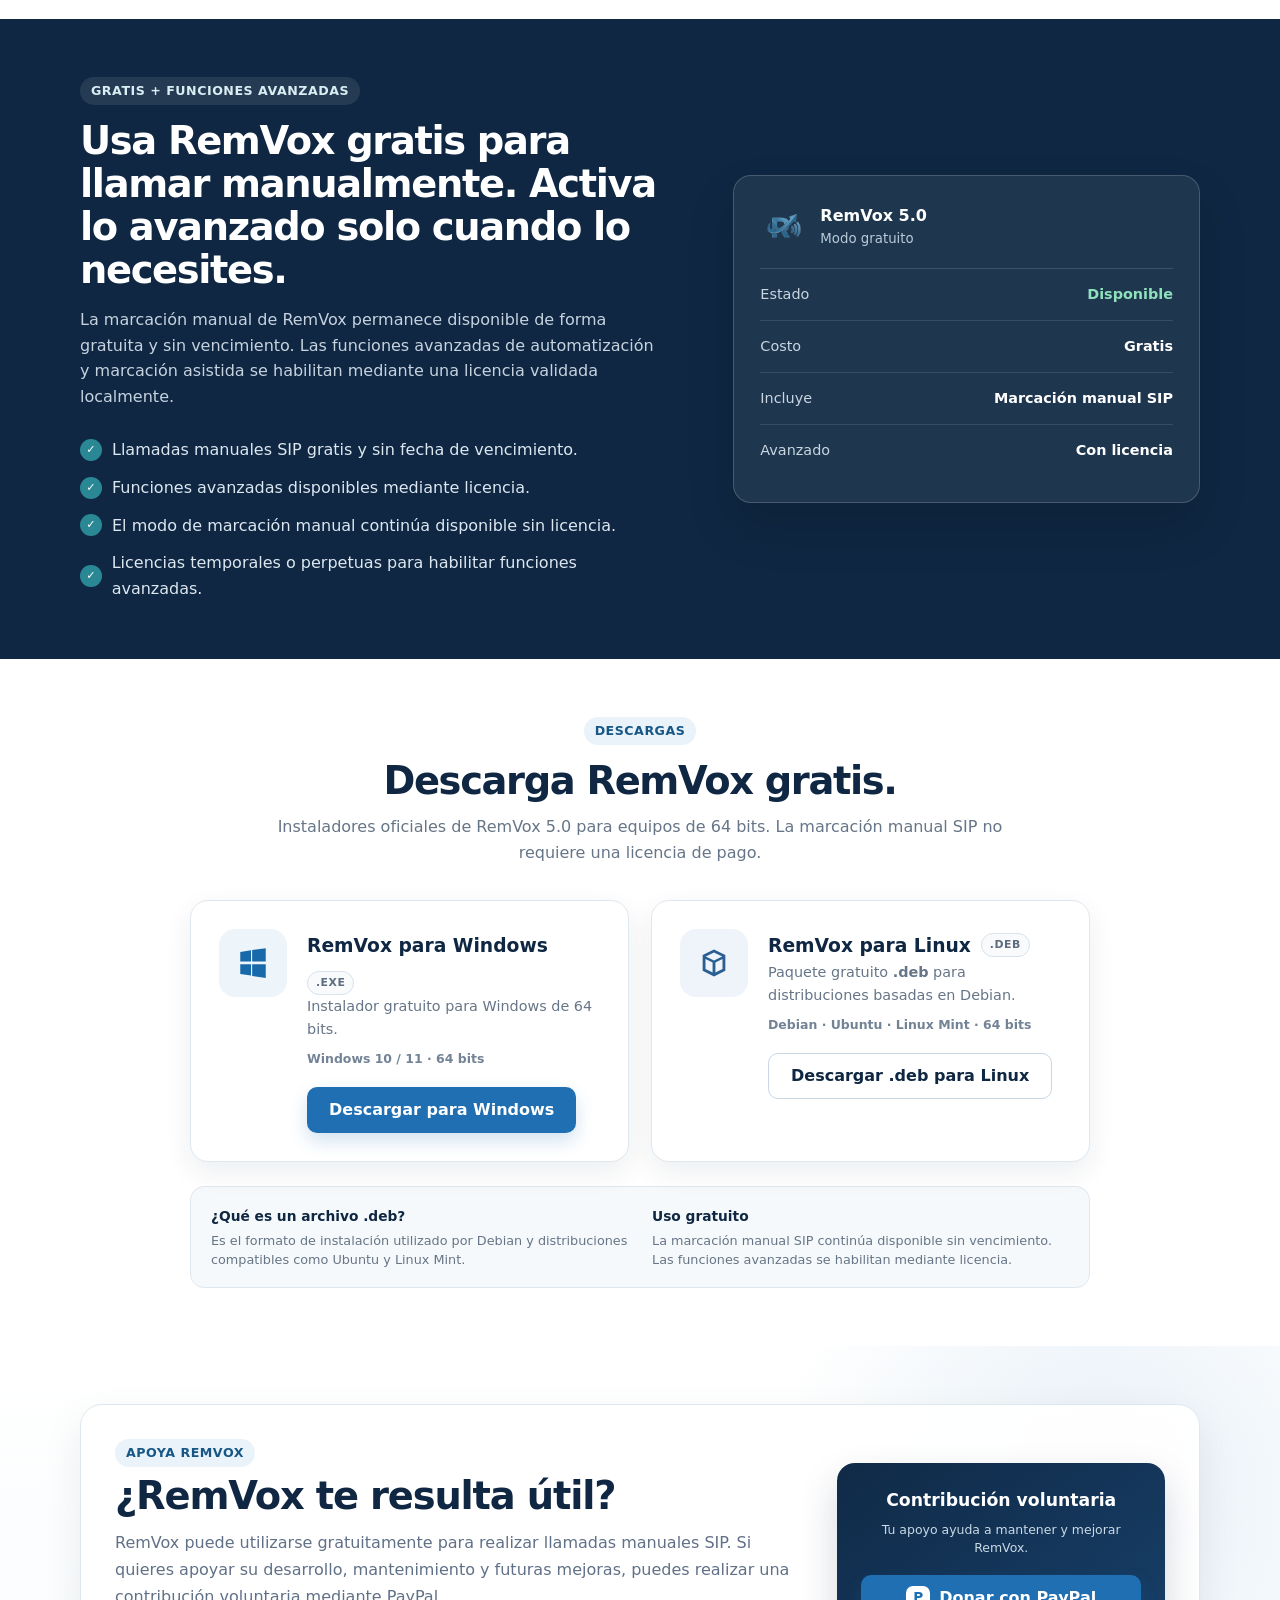
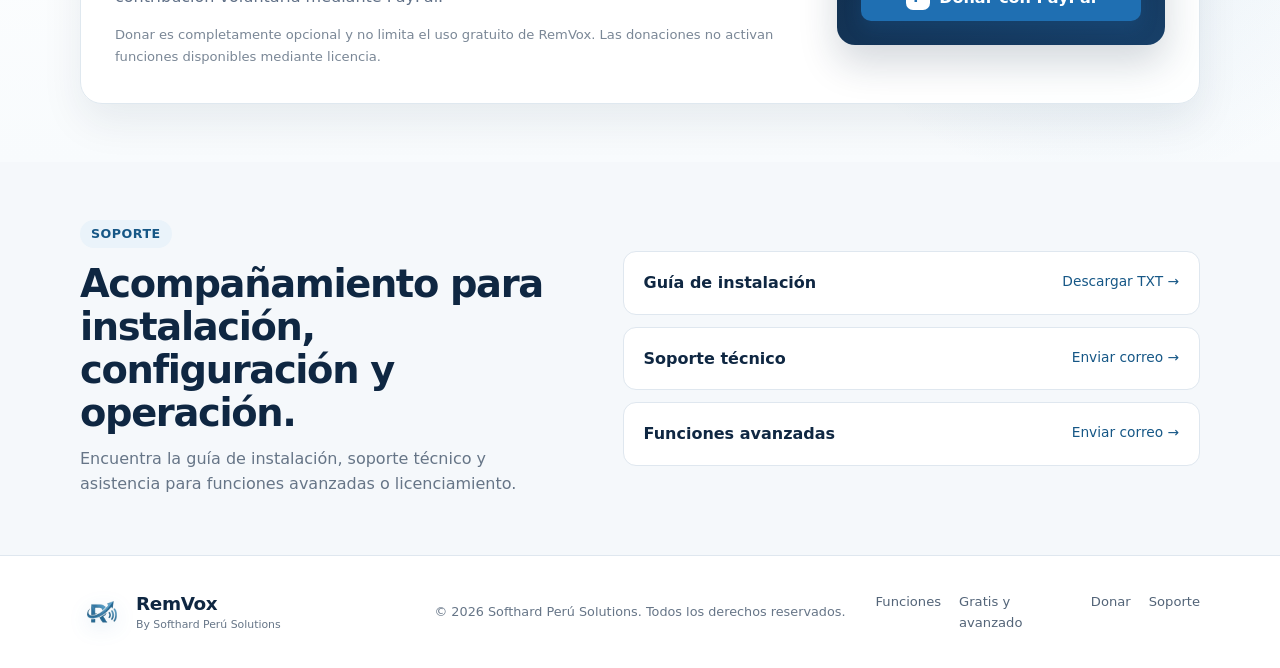
==== commit 67d20e0d: "Update index.html" ====
--- a/index.html
+++ b/index.html
@@ -407,6 +407,60 @@
       .tech-orbit,.tech-pulse,.softphone-wave i,.integration-beam i,
       .mini-call-button{animation:none!important}
     }
+  
+    .donation-section{
+      position:relative;
+      overflow:hidden;
+      background:
+        radial-gradient(circle at 86% 30%,rgba(31,111,178,.10),transparent 28%),
+        linear-gradient(180deg,#ffffff 0%,#f8fbfd 100%);
+    }
+    .donation-card{
+      display:grid;
+      grid-template-columns:minmax(0,1.35fr) minmax(280px,.65fr);
+      gap:42px;
+      align-items:center;
+      padding:34px;
+      border:1px solid #dfe8ef;
+      border-radius:22px;
+      background:rgba(255,255,255,.96);
+      box-shadow:0 18px 42px rgba(15,39,66,.08);
+    }
+    .donation-copy h2{
+      margin:8px 0 12px;
+      color:#0f2742;
+      font-size:clamp(1.8rem,3vw,2.7rem);
+      line-height:1.08;
+      letter-spacing:-.03em;
+    }
+    .donation-copy p{margin:0;color:#607087;line-height:1.7}
+    .donation-copy .donation-note{margin-top:14px;font-size:.82rem;color:#7a8796}
+    .donation-action{
+      padding:24px;
+      border-radius:18px;
+      background:linear-gradient(145deg,#102a47,#173f68);
+      color:#fff;
+      text-align:center;
+      box-shadow:0 18px 38px rgba(15,39,66,.18);
+    }
+    .donation-action strong{display:block;font-size:1.08rem;margin-bottom:6px}
+    .donation-action>span{display:block;color:#c9d9e6;font-size:.78rem;line-height:1.5;margin-bottom:17px}
+    .donation-paypal-btn{display:inline-flex;align-items:center;justify-content:center;gap:9px;width:100%}
+    .paypal-mark{
+      display:inline-grid!important;
+      place-items:center;
+      width:24px;height:24px;
+      border-radius:7px;
+      background:#fff;
+      color:#1f6fb2!important;
+      font-weight:900;
+      font-size:.85rem;
+      margin:0!important;
+    }
+    @media (max-width:780px){
+      .donation-card{grid-template-columns:1fr;padding:24px}
+    }
+
   </style>
 
 </head>
@@ -432,6 +486,7 @@
         <a href="#extension">Extensión</a>
         <a href="#licenciamiento">Gratis y avanzado</a>
         <a href="#descargas">Descargas</a>
+        <a href="#donar">Donar</a>
         <a href="#soporte">Soporte</a>
       </nav>
 
@@ -564,8 +619,8 @@
 
           <article class="feature-card">
             <div class="feature-icon">👥</div>
-            <h3>Contactos</h3>
-            <p>Búsqueda, filtrado y carga de contactos con una experiencia preparada para operaciones de gran volumen.</p>
+            <h3>Contactos locales</h3>
+            <p>Guarda, edita y busca tus contactos personales directamente en tu equipo. La información se almacena localmente en RemVox y no se sincroniza con servidores externos.</p>
           </article>
 
           <article class="feature-card">
@@ -826,6 +881,44 @@
         </div>
       </div>
     </section>
+
+    <!-- DONACIONES -->
+    <section class="section donation-section" id="donar">
+      <div class="container">
+        <div class="donation-card">
+          <div class="donation-copy">
+            <span class="section-kicker">Apoya RemVox</span>
+            <h2>¿RemVox te resulta útil?</h2>
+            <p>
+              RemVox puede utilizarse gratuitamente para realizar llamadas manuales SIP.
+              Si quieres apoyar su desarrollo, mantenimiento y futuras mejoras, puedes realizar
+              una contribución voluntaria mediante PayPal.
+            </p>
+            <p class="donation-note">
+              Donar es completamente opcional y no limita el uso gratuito de RemVox.
+              Las donaciones no activan funciones disponibles mediante licencia.
+            </p>
+          </div>
+
+          <div class="donation-action">
+            <strong>Contribución voluntaria</strong>
+            <span>Tu apoyo ayuda a mantener y mejorar RemVox.</span>
+            <a
+              class="btn btn-primary donation-paypal-btn"
+              href="https://www.paypal.com/donate/?hosted_button_id=REEMPLAZAR_CON_TU_ID"
+              target="_blank"
+              rel="noopener noreferrer"
+              aria-label="Donar a RemVox mediante PayPal"
+            >
+              <span class="paypal-mark" aria-hidden="true">P</span>
+              Donar con PayPal
+            </a>
+          </div>
+        </div>
+      </div>
+    </section>
+
+
 <!-- SOPORTE -->
     <section class="section section-soft" id="soporte">
       <div class="container support-grid">
@@ -873,6 +966,7 @@
       <div class="footer-links">
         <a href="#funciones">Funciones</a>
         <a href="#licenciamiento">Gratis y avanzado</a>
+        <a href="#donar">Donar</a>
         <a href="#soporte">Soporte</a>
       </div>
     </div>
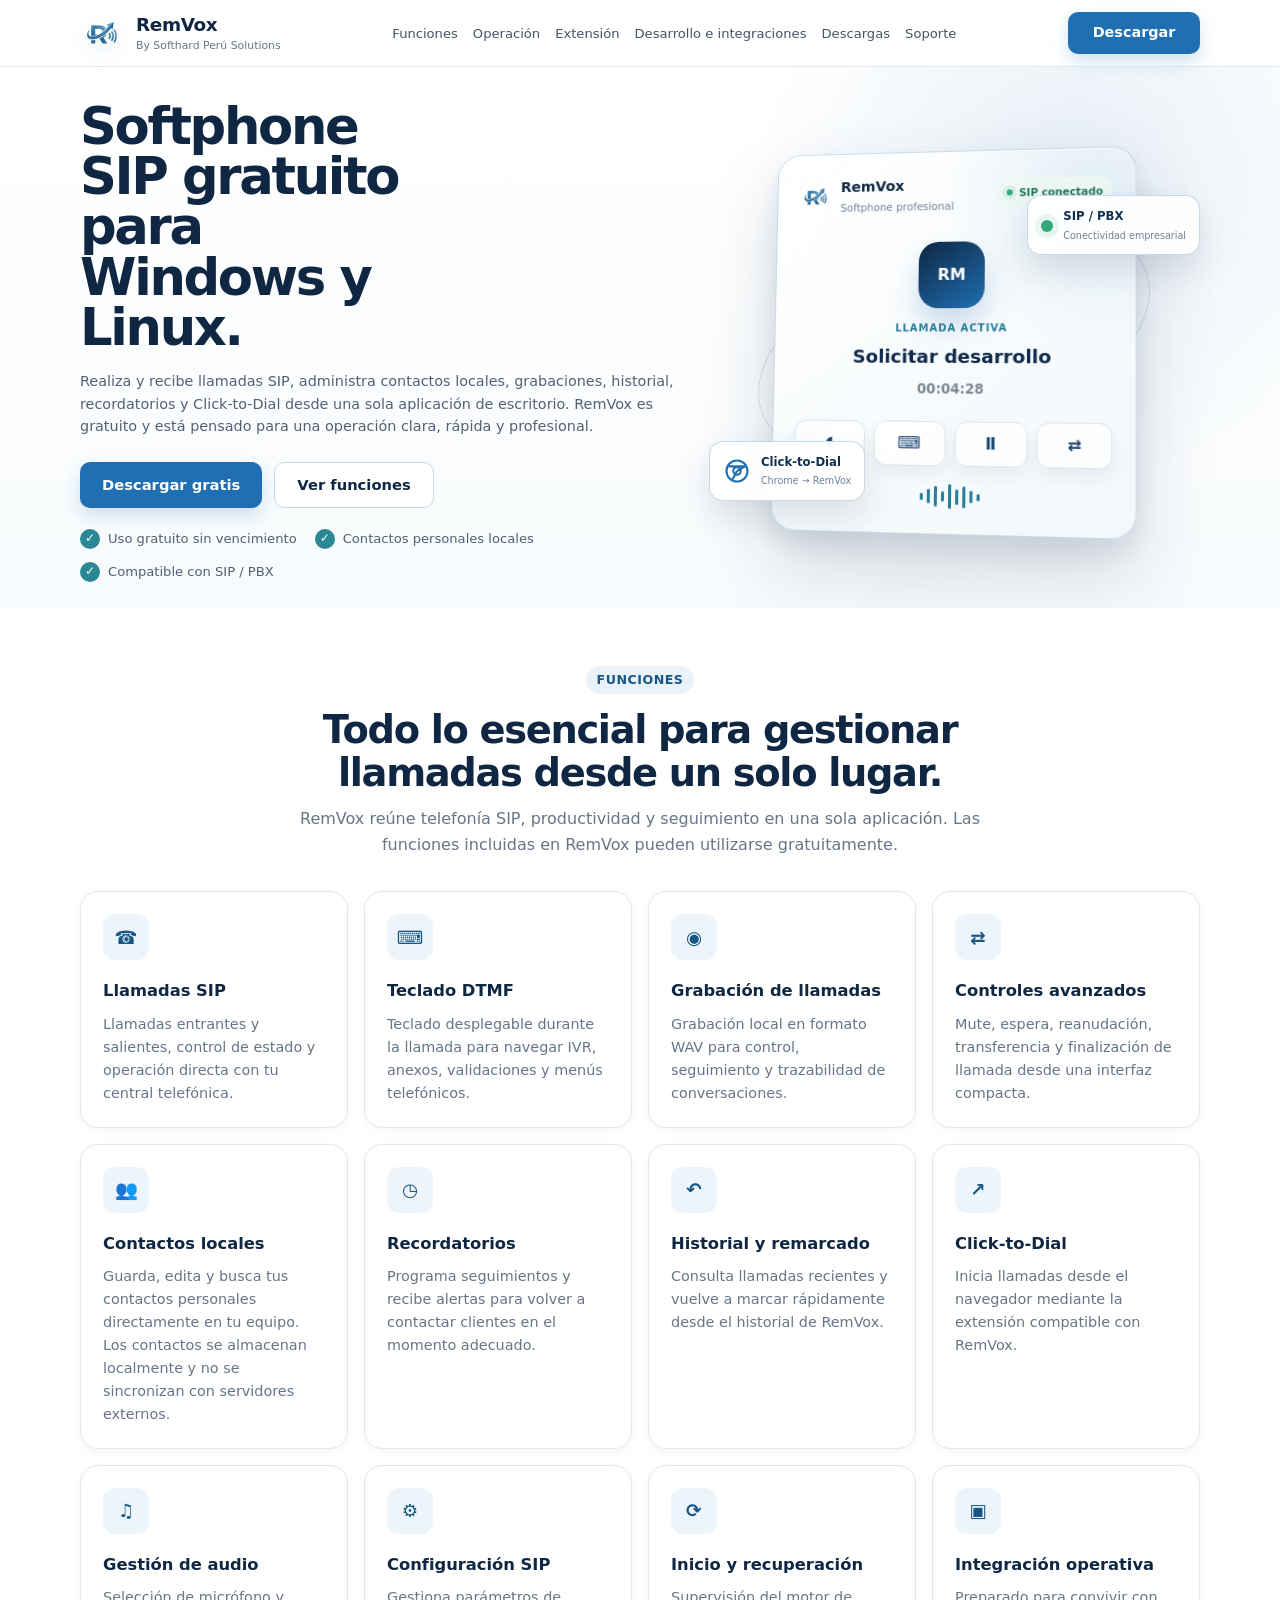
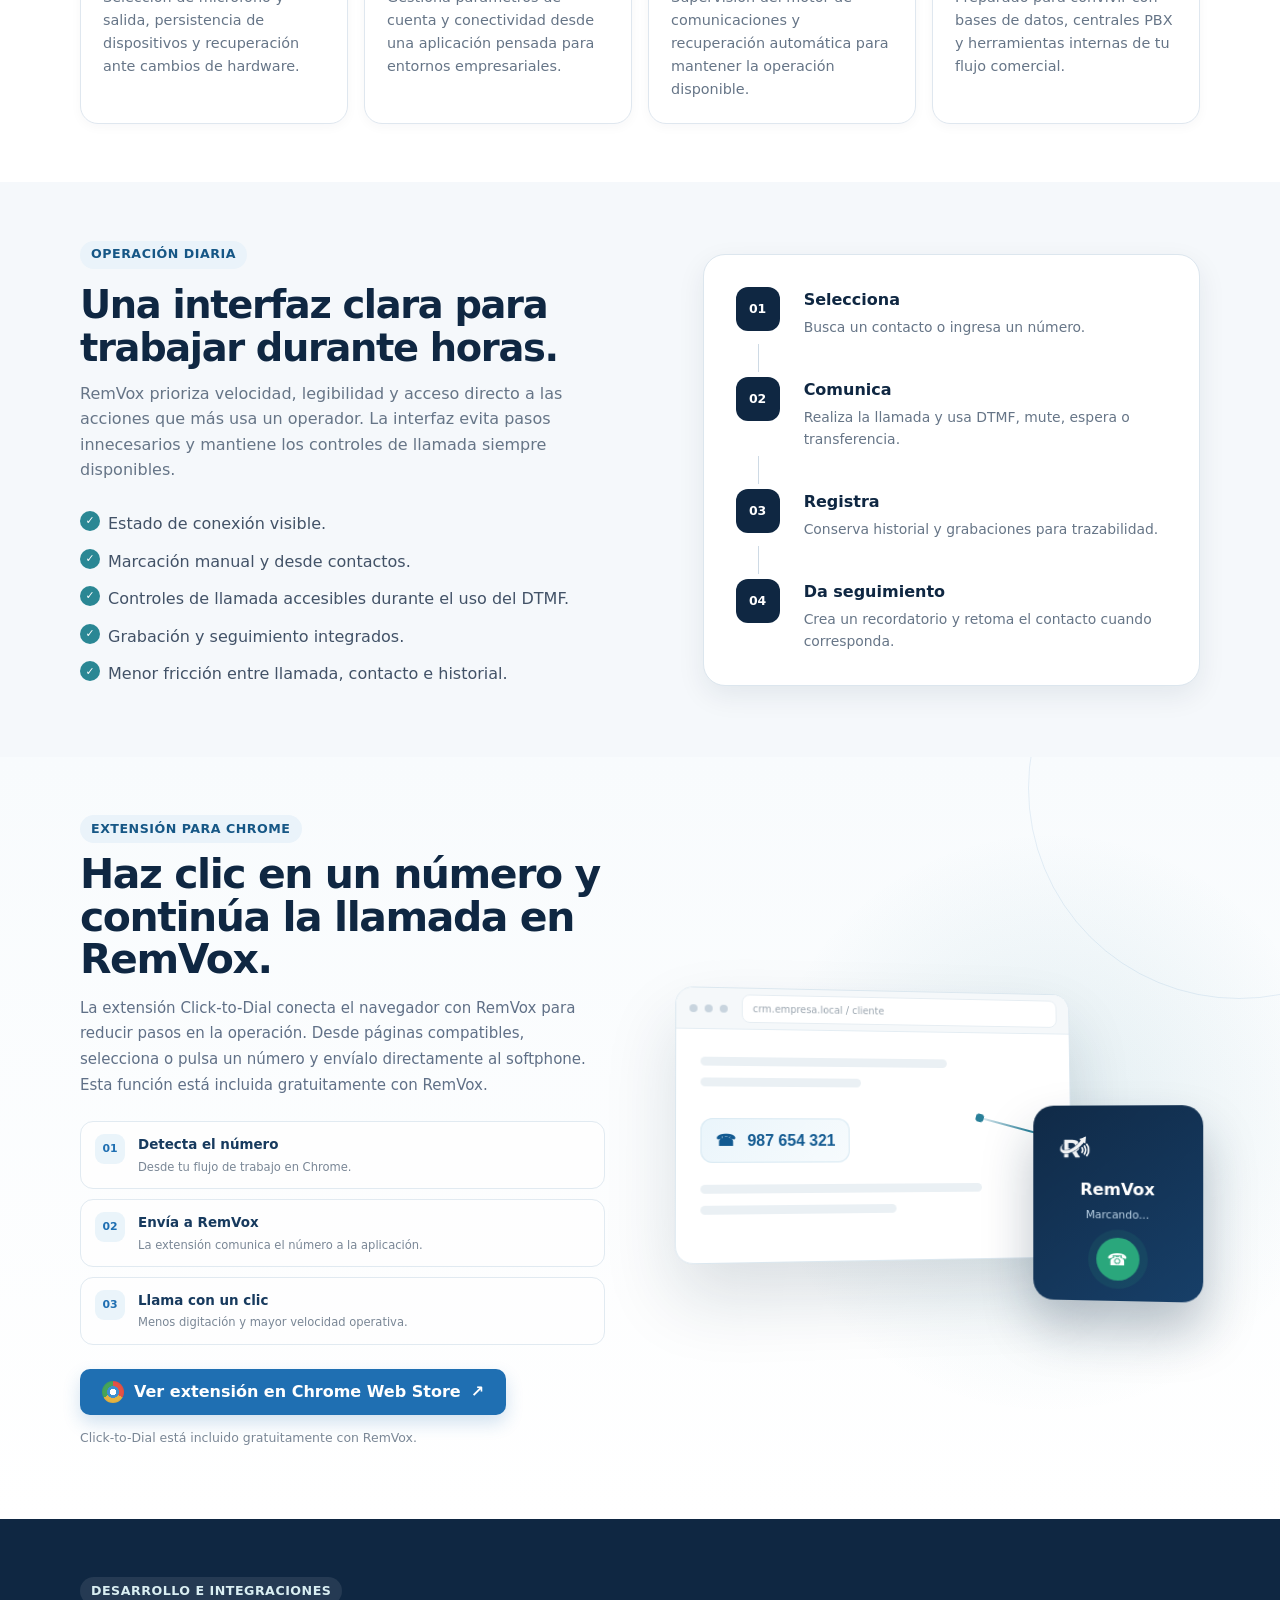
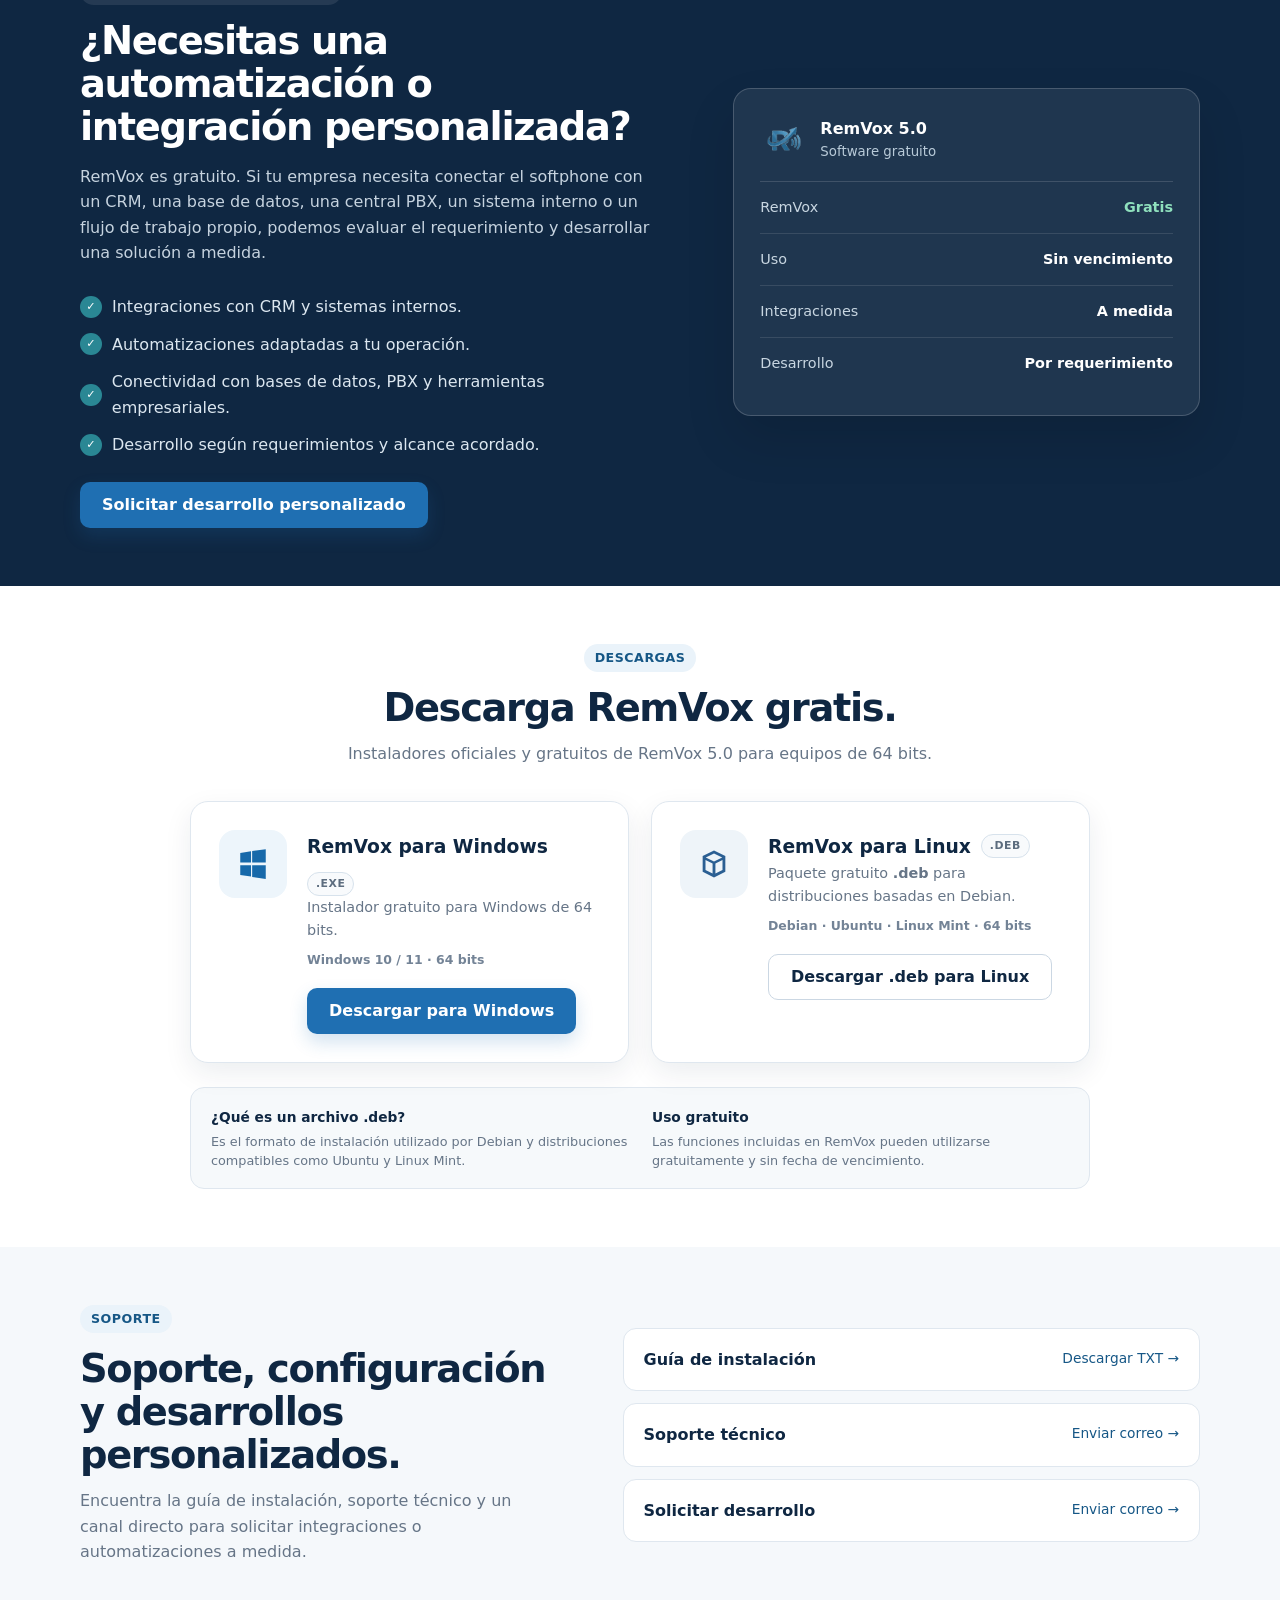
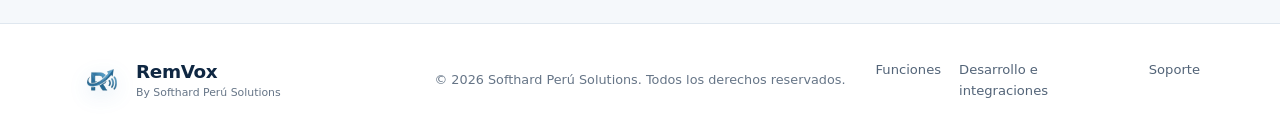
==== commit c3411593: "Update index.html" ====
--- a/index.html
+++ b/index.html
@@ -3,7 +3,7 @@
 <head>
   <meta charset="UTF-8">
   <meta name="viewport" content="width=device-width, initial-scale=1.0">
-  <meta name="description" content="RemVox: softphone SIP gratuito para llamadas manuales en Windows y Linux, con contactos, grabaciones y funciones avanzadas opcionales como Click-to-Dial.">
+  <meta name="description" content="RemVox: softphone SIP gratuito para Windows y Linux con llamadas, contactos locales, grabaciones, recordatorios, historial y Click-to-Dial.">
   <meta name="theme-color" content="#0f2742">
   <title>RemVox | Softphone SIP gratuito para Windows y Linux</title>
   <link rel="icon" href="assets/remvox-logo.png">
@@ -484,9 +484,8 @@
         <a href="#funciones">Funciones</a>
         <a href="#operacion">Operación</a>
         <a href="#extension">Extensión</a>
-        <a href="#licenciamiento">Gratis y avanzado</a>
+        <a href="#desarrollo">Desarrollo e integraciones</a>
         <a href="#descargas">Descargas</a>
-        <a href="#donar">Donar</a>
         <a href="#soporte">Soporte</a>
       </nav>
 
@@ -499,30 +498,30 @@
     <section class="hero">
       <div class="container hero-grid">
         <div class="hero-copy">
-<h1>Tu softphone SIP profesional, ahora con llamadas manuales gratis.</h1>
+<h1>Softphone SIP gratuito para Windows y Linux.</h1>
           <p class="hero-lead">
-            Descarga RemVox y realiza llamadas manuales desde Windows o Linux sin pagar una licencia.
-            Cuando necesites más velocidad operativa, puedes activar funciones avanzadas como Click-to-Dial
-            y otros flujos de marcación mediante una licencia.
+            Realiza y recibe llamadas SIP, administra contactos locales, grabaciones, historial,
+            recordatorios y Click-to-Dial desde una sola aplicación de escritorio. RemVox es gratuito
+            y está pensado para una operación clara, rápida y profesional.
           </p>
 
           <div class="hero-actions">
             <a class="btn btn-primary btn-lg" href="#descargas">Descargar gratis</a>
-            <a class="btn btn-secondary btn-lg" href="#licenciamiento">Ver qué incluye</a>
+            <a class="btn btn-secondary btn-lg" href="#funciones">Ver funciones</a>
           </div>
 
           <div class="hero-meta">
             <div class="meta-item">
               <span class="meta-icon">✓</span>
-              <span>Llamadas manuales gratis</span>
+              <span>Uso gratuito sin vencimiento</span>
             </div>
             <div class="meta-item">
               <span class="meta-icon">✓</span>
-              <span>Sin vencimiento en modo manual</span>
+              <span>Contactos personales locales</span>
             </div>
             <div class="meta-item">
               <span class="meta-icon">✓</span>
-              <span>Funciones avanzadas opcionales</span>
+              <span>Compatible con SIP / PBX</span>
             </div>
           </div>
         </div>
@@ -548,7 +547,7 @@
             <div class="softphone-call-zone">
               <div class="call-avatar">RM</div>
               <span class="call-eyebrow">Llamada activa</span>
-              <strong>Funciones avanzadas</strong>
+              <strong>Solicitar desarrollo</strong>
               <small>00:04:28</small>
             </div>
 
@@ -587,8 +586,8 @@
           <span class="section-kicker">Funciones</span>
           <h2>Todo lo esencial para gestionar llamadas desde un solo lugar.</h2>
           <p>
-            RemVox incluye marcación manual SIP gratuita y herramientas adicionales para productividad,
-            seguimiento e integración cuando necesitas una operación más avanzada.
+            RemVox reúne telefonía SIP, productividad y seguimiento en una sola aplicación.
+            Las funciones incluidas en RemVox pueden utilizarse gratuitamente.
           </p>
         </div>
 
@@ -620,7 +619,7 @@
           <article class="feature-card">
             <div class="feature-icon">👥</div>
             <h3>Contactos locales</h3>
-            <p>Guarda, edita y busca tus contactos personales directamente en tu equipo. La información se almacena localmente en RemVox y no se sincroniza con servidores externos.</p>
+            <p>Guarda, edita y busca tus contactos personales directamente en tu equipo. Los contactos se almacenan localmente y no se sincronizan con servidores externos.</p>
           </article>
 
           <article class="feature-card">
@@ -727,7 +726,7 @@
           <p>
             La extensión Click-to-Dial conecta el navegador con RemVox para reducir pasos en la operación.
             Desde páginas compatibles, selecciona o pulsa un número y envíalo directamente al softphone.
-            Esta función avanzada está disponible con una licencia activa.
+            Esta función está incluida gratuitamente con RemVox.
           </p>
 
           <div class="extension-points">
@@ -748,7 +747,7 @@
             <span aria-hidden="true">↗</span>
           </a>
           <p style="margin-top:12px;font-size:.78rem;color:#7a8796;">
-            Click-to-Dial forma parte de las funciones avanzadas de RemVox.
+            Click-to-Dial está incluido gratuitamente con RemVox.
           </p>
         </div>
 
@@ -786,47 +785,55 @@
       </div>
     </section>
 
-    <!-- LICENCIAMIENTO -->
-    <section class="section license-section" id="licenciamiento">
+    <!-- DESARROLLO E INTEGRACIONES -->
+    <section class="section license-section" id="desarrollo">
       <div class="container license-grid">
         <div>
-          <span class="section-kicker light">Gratis + funciones avanzadas</span>
-          <h2>Usa RemVox gratis para llamar manualmente. Activa lo avanzado solo cuando lo necesites.</h2>
+          <span class="section-kicker light">Desarrollo e integraciones</span>
+          <h2>¿Necesitas una automatización o integración personalizada?</h2>
           <p>
-            La marcación manual de RemVox permanece disponible de forma gratuita y sin vencimiento.
-            Las funciones avanzadas de automatización y marcación asistida se habilitan mediante una licencia
-            validada localmente.
+            RemVox es gratuito. Si tu empresa necesita conectar el softphone con un CRM,
+            una base de datos, una central PBX, un sistema interno o un flujo de trabajo propio,
+            podemos evaluar el requerimiento y desarrollar una solución a medida.
           </p>
 
           <div class="license-points">
-            <div><span>✓</span> Llamadas manuales SIP gratis y sin fecha de vencimiento.</div>
-            <div><span>✓</span> Funciones avanzadas disponibles mediante licencia.</div>
-            <div><span>✓</span> El modo de marcación manual continúa disponible sin licencia.</div>
-            <div><span>✓</span> Licencias temporales o perpetuas para habilitar funciones avanzadas.</div>
+            <div><span>✓</span> Integraciones con CRM y sistemas internos.</div>
+            <div><span>✓</span> Automatizaciones adaptadas a tu operación.</div>
+            <div><span>✓</span> Conectividad con bases de datos, PBX y herramientas empresariales.</div>
+            <div><span>✓</span> Desarrollo según requerimientos y alcance acordado.</div>
+          </div>
+
+          <div style="margin-top:24px;">
+            <a
+              class="btn btn-primary"
+              href="mailto:softhardsolutionsperu@gmail.com?subject=Desarrollo%20personalizado%20RemVox&body=Hola%2C%20quiero%20consultar%20sobre%20una%20automatizaci%C3%B3n%20o%20integraci%C3%B3n%20para%20RemVox."
+            >
+              Solicitar desarrollo personalizado
+            </a>
           </div>
         </div>
 
         <div class="license-card">
           <div class="license-card-head">
             <img src="assets/remvox-logo.png" alt="RemVox">
-            <div><strong>RemVox 5.0</strong><small>Modo gratuito</small></div>
-          </div>
-          <div class="license-row"><span>Estado</span><strong class="status-ok">Disponible</strong></div>
-          <div class="license-row"><span>Costo</span><strong>Gratis</strong></div>
-          <div class="license-row"><span>Incluye</span><strong>Marcación manual SIP</strong></div>
-          <div class="license-row"><span>Avanzado</span><strong>Con licencia</strong></div>
+            <div><strong>RemVox 5.0</strong><small>Software gratuito</small></div>
+          </div>
+          <div class="license-row"><span>RemVox</span><strong class="status-ok">Gratis</strong></div>
+          <div class="license-row"><span>Uso</span><strong>Sin vencimiento</strong></div>
+          <div class="license-row"><span>Integraciones</span><strong>A medida</strong></div>
+          <div class="license-row"><span>Desarrollo</span><strong>Por requerimiento</strong></div>
         </div>
       </div>
     </section>
 
-    
     <!-- DESCARGAS -->
     <section class="section" id="descargas">
       <div class="container">
         <div class="section-heading compact">
           <span class="section-kicker">Descargas</span>
           <h2>Descarga RemVox gratis.</h2>
-          <p>Instaladores oficiales de RemVox 5.0 para equipos de 64 bits. La marcación manual SIP no requiere una licencia de pago.</p>
+          <p>Instaladores oficiales y gratuitos de RemVox 5.0 para equipos de 64 bits.</p>
         </div>
 
         <div class="download-grid">
@@ -876,57 +883,20 @@
           </div>
           <div>
             <strong>Uso gratuito</strong>
-            <span>La marcación manual SIP continúa disponible sin vencimiento. Las funciones avanzadas se habilitan mediante licencia.</span>
+            <span>Las funciones incluidas en RemVox pueden utilizarse gratuitamente y sin fecha de vencimiento.</span>
           </div>
         </div>
       </div>
     </section>
 
-    <!-- DONACIONES -->
-    <section class="section donation-section" id="donar">
-      <div class="container">
-        <div class="donation-card">
-          <div class="donation-copy">
-            <span class="section-kicker">Apoya RemVox</span>
-            <h2>¿RemVox te resulta útil?</h2>
-            <p>
-              RemVox puede utilizarse gratuitamente para realizar llamadas manuales SIP.
-              Si quieres apoyar su desarrollo, mantenimiento y futuras mejoras, puedes realizar
-              una contribución voluntaria mediante PayPal.
-            </p>
-            <p class="donation-note">
-              Donar es completamente opcional y no limita el uso gratuito de RemVox.
-              Las donaciones no activan funciones disponibles mediante licencia.
-            </p>
-          </div>
-
-          <div class="donation-action">
-            <strong>Contribución voluntaria</strong>
-            <span>Tu apoyo ayuda a mantener y mejorar RemVox.</span>
-            <a
-              class="btn btn-primary donation-paypal-btn"
-              href="https://www.paypal.com/donate/?hosted_button_id=REEMPLAZAR_CON_TU_ID"
-              target="_blank"
-              rel="noopener noreferrer"
-              aria-label="Donar a RemVox mediante PayPal"
-            >
-              <span class="paypal-mark" aria-hidden="true">P</span>
-              Donar con PayPal
-            </a>
-          </div>
-        </div>
-      </div>
-    </section>
-
-
-<!-- SOPORTE -->
+    <!-- SOPORTE -->
     <section class="section section-soft" id="soporte">
       <div class="container support-grid">
         <div>
           <span class="section-kicker">Soporte</span>
-          <h2>Acompañamiento para instalación, configuración y operación.</h2>
+          <h2>Soporte, configuración y desarrollos personalizados.</h2>
           <p>
-            Encuentra la guía de instalación, soporte técnico y asistencia para funciones avanzadas o licenciamiento.
+            Encuentra la guía de instalación, soporte técnico y un canal directo para solicitar integraciones o automatizaciones a medida.
           </p>
         </div>
 
@@ -939,8 +909,8 @@
             <strong>Soporte técnico</strong>
             <span>Enviar correo →</span>
           </a>
-          <a class="support-link" href="mailto:softhardsolutionsperu@gmail.com?subject=Funciones%20avanzadas%20y%20licenciamiento%20RemVox">
-            <strong>Funciones avanzadas</strong>
+          <a class="support-link" href="mailto:softhardsolutionsperu@gmail.com?subject=Desarrollo%20personalizado%20RemVox">
+            <strong>Solicitar desarrollo</strong>
             <span>Enviar correo →</span>
           </a>
         </div>
@@ -965,8 +935,7 @@
 
       <div class="footer-links">
         <a href="#funciones">Funciones</a>
-        <a href="#licenciamiento">Gratis y avanzado</a>
-        <a href="#donar">Donar</a>
+        <a href="#desarrollo">Desarrollo e integraciones</a>
         <a href="#soporte">Soporte</a>
       </div>
     </div>
